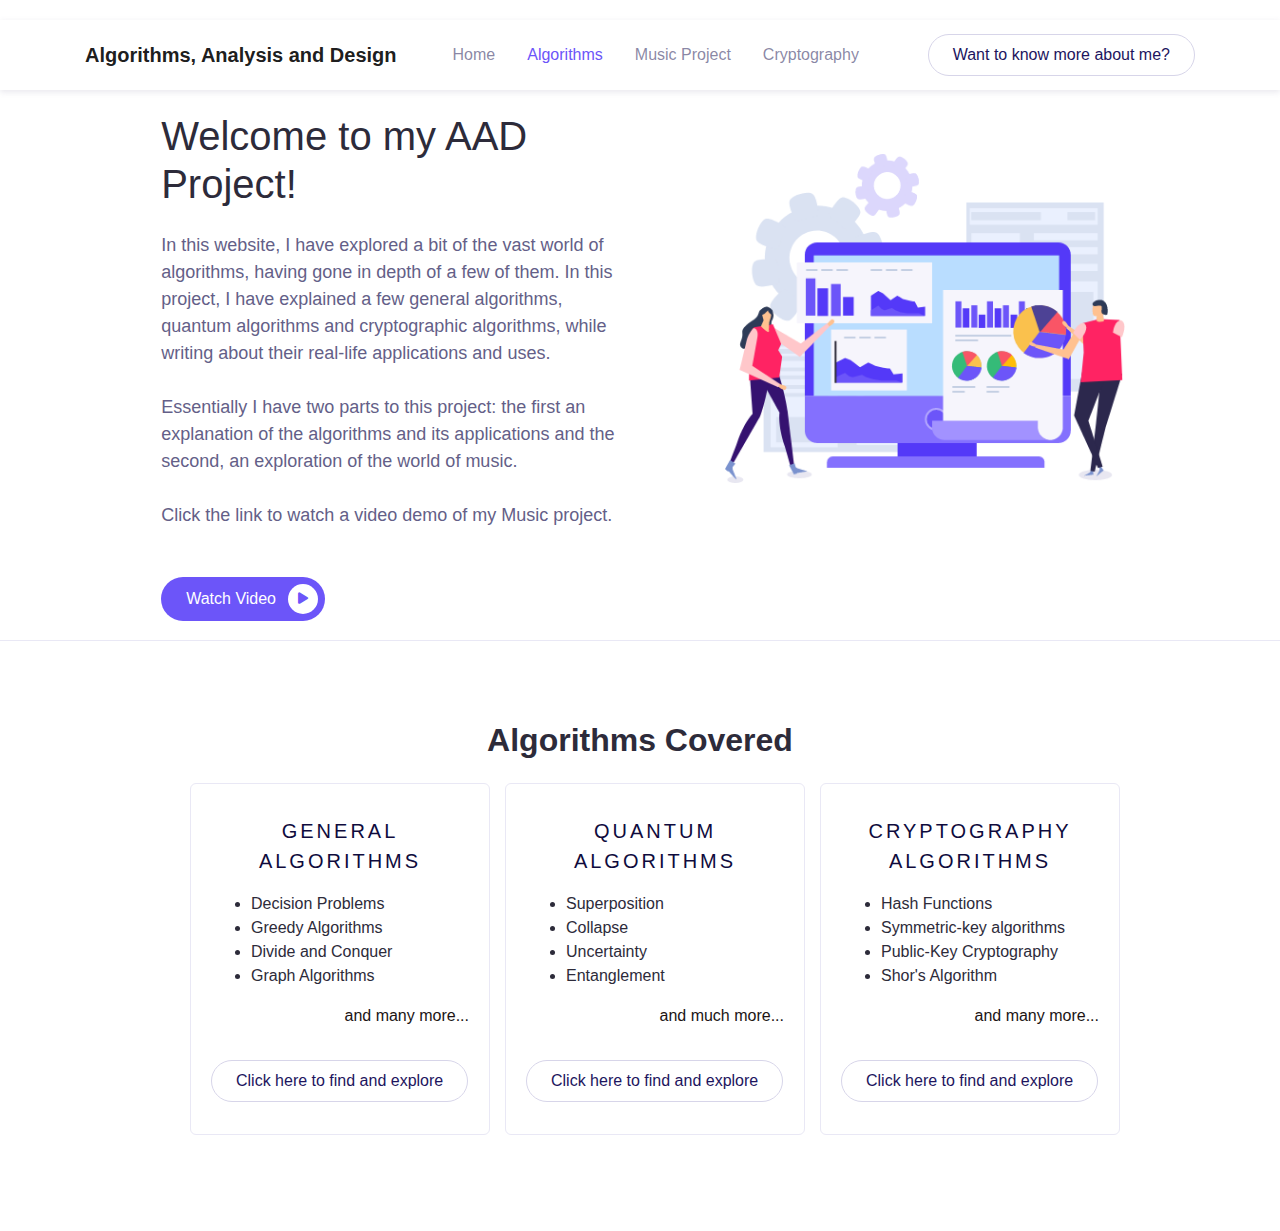
==== html/Algorithms.html @ 763628c3 "Doing music" ====
<!DOCTYPE html>
<html lang="en">
<head>
  <meta charset="UTF-8">
  <meta name="viewport" content="width=device-width, initial-scale=1.0">

  <meta http-equiv="X-UA-Compatible" content="IE=edge">

  <title>Algorithms, Analysis and Design</title>

  <link rel="stylesheet" href="../assets/vendor/animate/animate.css">

  <link rel="stylesheet" href="../assets/css/bootstrap.css">

  <link rel="stylesheet" href="../assets/css/maicons.css">

  <link rel="stylesheet" href="../assets/vendor/owl-carousel/css/owl.carousel.css">

  <link rel="stylesheet" href="../assets/css/theme.css">

</head>
<body>

  <!-- Back to top button -->
  <div class="back-to-top"></div>

  <header>
    <nav class="navbar navbar-expand-lg navbar-light navbar-float">
      <div class="container">
        <a href="index.html" class="navbar-brand">Algorithms, Analysis and Design</a>

        <button class="navbar-toggler" data-toggle="collapse" data-target="#navbarContent" aria-controls="navbarContent" aria-expanded="false" aria-label="Toggle navigation">
          <span class="navbar-toggler-icon"></span>
        </button>

        <div class="navbar-collapse collapse" id="navbarContent">
          <ul class="navbar-nav ml-lg-4 pt-3 pt-lg-0">
            <li class="nav-item">
              <a href="index.html" class="nav-link">Home</a>
            </li>
            <li class="nav-item active">
              <a href="Algorithms.html" class="nav-link">Algorithms</a>
            </li>
            <li class="nav-item">
              <a href="Music.html" class="nav-link">Music Project</a>
            </li>
            <li class="nav-item">
              <a href="Crypto.html" class="nav-link">Cryptography</a>
            </li>
          </ul>

          <div class="ml-auto">
            <a href="https://srijan-chak012.github.io/Website/" class="btn btn-outline rounded-pill">Want to know more about me?</a>
          </div>
        </div>
      </div>
    </nav>

    <div class="page-banner home-banner">
      <div class="container h-150">
        <div class="row align-items-center h-150">
          <div class="col-lg-6 py-3 wow fadeInUp">
            <br><br><br><br>
            <h1 class="mb-4">Welcome to my AAD Project!</h1>
            <p class="text-lg mb-5">In this website, I have explored a bit of the vast world of algorithms, having gone in depth of a few of them. In this project, I have explained a few general algorithms, quantum algorithms and cryptographic algorithms, while writing about their real-life 
              applications and uses. <br><br>Essentially I have two parts to this project: the first an explanation of the algorithms and its applications and the second, an exploration of the world of music.<br><br>
              Click the link to watch a video demo of my Music project.
            </p>
            <a href="#" class="btn btn-primary btn-split">Watch Video <div class="fab"><span class="mai-play"></span></div></a>
          </div>
          <div class="col-lg-6 py-3 wow zoomIn">
            <div class="img-place">
              <img src="../assets/img/bg_image_1.png" alt="">
            </div>
          </div>
        </div>
      </div>
    </div>
  </header>

  <main>
    <br> 
    
  
    <div class="page-section border-top">
      <div class="container">
        <div class="text-center wow fadeInUp">
          <h2 class="title-section">Algorithms Covered</h2>
        </div>
  
        <div class="row justify-content-center">
          <div class="col-12 col-lg-auto py-3 wow fadeInLeft">
            <div class="card-pricing">
              <div class="header">
                <div class="price-title">General Algorithms</div>
              </div>
              <div class="body py-3">
                <div class="price-info">
                  <ul style="list-style-type:disc; justify-items: left;">
                    <li>Decision Problems</li>
                    <li>Greedy Algorithms</li>
                    <li>Divide and Conquer</li>
                    <li>Graph Algorithms</li>
                  </ul>
                  <p style="text-align: right; font-size:medium;">and many more...</p>
                </div>
              </div>
              <div class="footer">
                <a href="Algorithms.html" class="btn btn-outline rounded-pill">Click here to find and explore</a>
              </div>
            </div>
          </div>
          
          <div class="row justify-content-center">
            <div class="col-12 col-lg-auto py-3 wow fadeInLeft">
              <div class="card-pricing">
                <div class="header">
                  <div class="price-title">Quantum Algorithms</div>
                </div>
                <div class="body py-3">
                  <div class="price-info">
                    <ul style="list-style-type:disc; justify-items: left;">
                      <li>Superposition</li>
                      <li>Collapse</li>
                      <li>Uncertainty</li>
                      <li>Entanglement</li>
                    </ul>
                    <p style="text-align: right; font-size:medium;">and much more...</p>
                  </div>
                </div>
                <div class="footer">
                  <a href="Algorithms.html" class="btn btn-outline rounded-pill">Click here to find and explore</a>
                </div>
              </div>
            </div>

            <div class="row justify-content-center">
              <div class="col-12 col-lg-auto py-3 wow fadeInLeft">
                <div class="card-pricing">
                  <div class="header">
                    <div class="price-title">Cryptography Algorithms</div>
                  </div>
                  <div class="body py-3">
                    <div class="price-info">
                      <ul style="list-style-type:disc; justify-items: left;">
                        <li>Hash Functions</li>
                        <li>Symmetric-key algorithms</li>
                        <li>Public-Key Cryptography</li>
                        <li>Shor's Algorithm</li>
                      </ul>
                      <p style="text-align: right; font-size:medium;">and many more...</p>
                    </div>
                  </div>
                  <div class="footer">
                    <a href="Crypto.html" class="btn btn-outline rounded-pill">Click here to find and explore</a>
                  </div>
                </div>
              </div>
        </div>
      </div> <!-- .container -->
    </div> <!-- .page-section -->    
  </main>

  <script src="../assets/js/jquery-3.5.1.min.js"></script>

  <script src="../assets/js/bootstrap.bundle.min.js"></script>

  <script src="../assets/vendor/wow/wow.min.js"></script>

  <script src="../assets/vendor/owl-carousel/js/owl.carousel.min.js"></script>

  <script src="../assets/vendor/waypoints/jquery.waypoints.min.js"></script>

  <script src="../assets/vendor/animateNumber/jquery.animateNumber.min.js"></script>

  <script src="../assets/js/google-maps.js"></script>

  <script src="../assets/js/theme.js"></script>


</body>
</html>
---- assets/css/maicons.css ----
@font-face {
  font-family: 'maicons';
  src:  url('../fonts/maicons.eot?c9nlkl');
  src:  url('../fonts/maicons.eot?c9nlkl#iefix') format('embedded-opentype'),
    url('../fonts/maicons.ttf?c9nlkl') format('truetype'),
    url('../fonts/maicons.woff?c9nlkl') format('woff'),
    url('../fonts/maicons.svg?c9nlkl#maicons') format('svg');
  font-weight: normal;
  font-style: normal;
  font-display: block;
}

[class^="mai-"], [class*=" mai-"] {
  /* use !important to prevent issues with browser extensions that change fonts */
  font-family: 'maicons' !important;
  speak: none;
  font-style: normal;
  font-weight: normal;
  font-variant: normal;
  text-transform: none;
  line-height: 1;

  /* Better Font Rendering =========== */
  -webkit-font-smoothing: antialiased;
  -moz-osx-font-smoothing: grayscale;
}

.mai-add:before {
  content: "\e900";
}
.mai-add-circle:before {
  content: "\e901";
}
.mai-add-circle-outline:before {
  content: "\e902";
}
.mai-airplane:before {
  content: "\e903";
}
.mai-airplane-outline:before {
  content: "\e904";
}
.mai-alarm:before {
  content: "\e905";
}
.mai-alarm-outline:before {
  content: "\e906";
}
.mai-albums:before {
  content: "\e907";
}
.mai-albums-outline:before {
  content: "\e908";
}
.mai-alert:before {
  content: "\e909";
}
.mai-alert-circle:before {
  content: "\e90a";
}
.mai-alert-circle-outline:before {
  content: "\e90b";
}
.mai-analytics:before {
  content: "\e90c";
}
.mai-analytics-outline:before {
  content: "\e90d";
}
.mai-aperture:before {
  content: "\e90e";
}
.mai-aperture-outline:before {
  content: "\e90f";
}
.mai-apps:before {
  content: "\e910";
}
.mai-apps-outline:before {
  content: "\e911";
}
.mai-archive:before {
  content: "\e912";
}
.mai-archive-outline:before {
  content: "\e913";
}
.mai-arrow-back:before {
  content: "\e914";
}
.mai-arrow-back-circle:before {
  content: "\e915";
}
.mai-arrow-back-circle-outline:before {
  content: "\e916";
}
.mai-arrow-down:before {
  content: "\e917";
}
.mai-arrow-down-circle:before {
  content: "\e918";
}
.mai-arrow-down-circle-outline:before {
  content: "\e919";
}
.mai-arrow-forward:before {
  content: "\e91a";
}
.mai-arrow-forward-circle:before {
  content: "\e91b";
}
.mai-arrow-forward-circle-outline:before {
  content: "\e91c";
}
.mai-arrow-redo:before {
  content: "\e91d";
}
.mai-arrow-redo-circle:before {
  content: "\e91e";
}
.mai-arrow-redo-circle-outline:before {
  content: "\e91f";
}
.mai-arrow-redo-outline:before {
  content: "\e920";
}
.mai-arrow-undo:before {
  content: "\e921";
}
.mai-arrow-undo-circle:before {
  content: "\e922";
}
.mai-arrow-undo-circle-outline:before {
  content: "\e923";
}
.mai-arrow-undo-outline:before {
  content: "\e924";
}
.mai-arrow-up:before {
  content: "\e925";
}
.mai-arrow-up-circle:before {
  content: "\e926";
}
.mai-arrow-up-circle-outline:before {
  content: "\e927";
}
.mai-at:before {
  content: "\e928";
}
.mai-at-circle:before {
  content: "\e929";
}
.mai-at-circle-outline:before {
  content: "\e92a";
}
.mai-attach:before {
  content: "\e92b";
}
.mai-attach-outline:before {
  content: "\e92c";
}
.mai-backspace:before {
  content: "\e92d";
}
.mai-backspace-outline:before {
  content: "\e92e";
}
.mai-bandage:before {
  content: "\e92f";
}
.mai-bandage-outline:before {
  content: "\e930";
}
.mai-bar-chart:before {
  content: "\e932";
}
.mai-bar-chart-outline:before {
  content: "\e933";
}
.mai-barbell:before {
  content: "\e931";
}
.mai-barcode:before {
  content: "\e934";
}
.mai-barcode-outline:before {
  content: "\e935";
}
.mai-baseball:before {
  content: "\e936";
}
.mai-baseball-outline:before {
  content: "\e937";
}
.mai-basket:before {
  content: "\e938";
}
.mai-basket-outline:before {
  content: "\e93b";
}
.mai-basketball:before {
  content: "\e939";
}
.mai-basketball-outline:before {
  content: "\e93a";
}
.mai-battery-charging:before {
  content: "\e93c";
}
.mai-battery-dead:before {
  content: "\e93d";
}
.mai-battery-full:before {
  content: "\e93e";
}
.mai-battery-half:before {
  content: "\e93f";
}
.mai-beaker:before {
  content: "\e940";
}
.mai-beaker-outline:before {
  content: "\e941";
}
.mai-bed:before {
  content: "\e942";
}
.mai-bed-outline:before {
  content: "\e943";
}
.mai-beer:before {
  content: "\e944";
}
.mai-beer-outline:before {
  content: "\e945";
}
.mai-bicycle:before {
  content: "\e946";
}
.mai-bluetooth:before {
  content: "\e947";
}
.mai-boat:before {
  content: "\e948";
}
.mai-boat-outline:before {
  content: "\e949";
}
.mai-body:before {
  content: "\e94a";
}
.mai-body-outline:before {
  content: "\e94b";
}
.mai-bonfire:before {
  content: "\e94c";
}
.mai-bonfire-outline:before {
  content: "\e94d";
}
.mai-book:before {
  content: "\e94e";
}
.mai-book-outline:before {
  content: "\e953";
}
.mai-bookmark:before {
  content: "\e94f";
}
.mai-bookmark-outline:before {
  content: "\e950";
}
.mai-bookmarks:before {
  content: "\e951";
}
.mai-bookmarks-outline:before {
  content: "\e952";
}
.mai-briefcase:before {
  content: "\e954";
}
.mai-briefcase-outline:before {
  content: "\e955";
}
.mai-browsers:before {
  content: "\e956";
}
.mai-browsers-outline:before {
  content: "\e957";
}
.mai-brush:before {
  content: "\e958";
}
.mai-brush-outline:before {
  content: "\e959";
}
.mai-bug:before {
  content: "\e95a";
}
.mai-bug-outline:before {
  content: "\e95b";
}
.mai-build:before {
  content: "\e95c";
}
.mai-build-outline:before {
  content: "\e95d";
}
.mai-bulb:before {
  content: "\e95e";
}
.mai-bulb-outline:before {
  content: "\e95f";
}
.mai-bus:before {
  content: "\e960";
}
.mai-bus-outline:before {
  content: "\e963";
}
.mai-business:before {
  content: "\e961";
}
.mai-business-outline:before {
  content: "\e962";
}
.mai-cafe:before {
  content: "\e964";
}
.mai-cafe-outline:before {
  content: "\e965";
}
.mai-calculator:before {
  content: "\e966";
}
.mai-calculator-outline:before {
  content: "\e967";
}
.mai-calendar:before {
  content: "\e968";
}
.mai-calendar-outline:before {
  content: "\e969";
}
.mai-call:before {
  content: "\e96a";
}
.mai-call-outline:before {
  content: "\e96b";
}
.mai-camera:before {
  content: "\e96c";
}
.mai-camera-outline:before {
  content: "\e96d";
}
.mai-camera-reverse:before {
  content: "\e96e";
}
.mai-camera-reverse-outline:before {
  content: "\e96f";
}
.mai-car:before {
  content: "\e970";
}
.mai-car-outline:before {
  content: "\e97f";
}
.mai-car-sport:before {
  content: "\e980";
}
.mai-car-sport-outline:before {
  content: "\e981";
}
.mai-card:before {
  content: "\e971";
}
.mai-card-outline:before {
  content: "\e972";
}
.mai-caret-back:before {
  content: "\e973";
}
.mai-caret-back-circle:before {
  content: "\e974";
}
.mai-caret-back-circle-outline:before {
  content: "\e975";
}
.mai-caret-down:before {
  content: "\e976";
}
.mai-caret-down-circle:before {
  content: "\e977";
}
.mai-caret-down-circle-outline:before {
  content: "\e978";
}
.mai-caret-forward:before {
  content: "\e979";
}
.mai-caret-forward-circle:before {
  content: "\e97a";
}
.mai-caret-forward-circle-outline:before {
  content: "\e97b";
}
.mai-caret-up:before {
  content: "\e97c";
}
.mai-caret-up-circle:before {
  content: "\e97d";
}
.mai-caret-up-circle-outline:before {
  content: "\e97e";
}
.mai-cart:before {
  content: "\e982";
}
.mai-cart-outline:before {
  content: "\e983";
}
.mai-cash:before {
  content: "\e984";
}
.mai-cash-outline:before {
  content: "\e985";
}
.mai-chatbox:before {
  content: "\e986";
}
.mai-chatbox-ellipses:before {
  content: "\e987";
}
.mai-chatbox-ellipses-outline:before {
  content: "\e988";
}
.mai-chatbox-outline:before {
  content: "\e989";
}
.mai-chatbubble:before {
  content: "\e98a";
}
.mai-chatbubble-ellipses:before {
  content: "\e98b";
}
.mai-chatbubble-ellipses-outline:before {
  content: "\e98c";
}
.mai-chatbubble-outline:before {
  content: "\e98d";
}
.mai-chatbubbles:before {
  content: "\e98e";
}
.mai-chatbubbles-outline:before {
  content: "\e98f";
}
.mai-checkbox:before {
  content: "\e990";
}
.mai-checkbox-outline:before {
  content: "\e991";
}
.mai-checkmark:before {
  content: "\e992";
}
.mai-checkmark-circle:before {
  content: "\e993";
}
.mai-checkmark-circle-outline:before {
  content: "\e994";
}
.mai-checkmark-done:before {
  content: "\e995";
}
.mai-checkmark-done-circle:before {
  content: "\e996";
}
.mai-checkmark-done-circle-outline:before {
  content: "\e997";
}
.mai-chevron-back:before {
  content: "\e998";
}
.mai-chevron-back-circle:before {
  content: "\e999";
}
.mai-chevron-back-circle-outline:before {
  content: "\e99a";
}
.mai-chevron-down:before {
  content: "\e99b";
}
.mai-chevron-down-circle:before {
  content: "\e99c";
}
.mai-chevron-down-circle-outline:before {
  content: "\e99d";
}
.mai-chevron-forward:before {
  content: "\e99e";
}
.mai-chevron-forward-circle:before {
  content: "\e99f";
}
.mai-chevron-forward-circle-outline:before {
  content: "\e9a0";
}
.mai-chevron-up:before {
  content: "\e9a1";
}
.mai-chevron-up-circle:before {
  content: "\e9a2";
}
.mai-chevron-up-circle-outline:before {
  content: "\e9a3";
}
.mai-clipboard:before {
  content: "\e9a4";
}
.mai-clipboard-outline:before {
  content: "\e9a5";
}
.mai-close:before {
  content: "\e9a6";
}
.mai-close-circle:before {
  content: "\e9a7";
}
.mai-close-circle-outline:before {
  content: "\e9a8";
}
.mai-cloud:before {
  content: "\e9a9";
}
.mai-cloud-circle:before {
  content: "\e9aa";
}
.mai-cloud-circle-outline:before {
  content: "\e9ab";
}
.mai-cloud-done:before {
  content: "\e9ac";
}
.mai-cloud-done-outline:before {
  content: "\e9ad";
}
.mai-cloud-download:before {
  content: "\e9ae";
}
.mai-cloud-download-outline:before {
  content: "\e9af";
}
.mai-cloud-offline:before {
  content: "\e9b0";
}
.mai-cloud-offline-outline:before {
  content: "\e9b1";
}
.mai-cloud-outline:before {
  content: "\e9b2";
}
.mai-cloud-upload:before {
  content: "\e9b3";
}
.mai-cloud-upload-outline:before {
  content: "\e9b4";
}
.mai-cloudy:before {
  content: "\e9b5";
}
.mai-cloudy-night:before {
  content: "\e9b6";
}
.mai-cloudy-night-outline:before {
  content: "\e9b7";
}
.mai-cloudy-outline:before {
  content: "\e9b8";
}
.mai-code:before {
  content: "\e9b9";
}
.mai-code-download:before {
  content: "\e9ba";
}
.mai-code-slash:before {
  content: "\e9bb";
}
.mai-code-working:before {
  content: "\e9bc";
}
.mai-cog:before {
  content: "\e9bd";
}
.mai-color-fill:before {
  content: "\e9be";
}
.mai-color-fill-outline:before {
  content: "\e9bf";
}
.mai-color-filter:before {
  content: "\e9c0";
}
.mai-color-filter-outline:before {
  content: "\e9c1";
}
.mai-color-palette:before {
  content: "\e9c2";
}
.mai-color-palette-outline:before {
  content: "\e9c3";
}
.mai-color-wand:before {
  content: "\e9c4";
}
.mai-color-wand-outline:before {
  content: "\e9c5";
}
.mai-compass:before {
  content: "\e9c6";
}
.mai-compass-outline:before {
  content: "\e9c7";
}
.mai-construct:before {
  content: "\e9c8";
}
.mai-construct-outline:before {
  content: "\e9c9";
}
.mai-contract:before {
  content: "\e9ca";
}
.mai-contrast:before {
  content: "\e9cb";
}
.mai-copy:before {
  content: "\e9cc";
}
.mai-copy-outline:before {
  content: "\e9cd";
}
.mai-create:before {
  content: "\e9ce";
}
.mai-create-outline:before {
  content: "\e9cf";
}
.mai-crop:before {
  content: "\e9d0";
}
.mai-cube:before {
  content: "\e9d1";
}
.mai-cube-outline:before {
  content: "\e9d2";
}
.mai-cut:before {
  content: "\e9d3";
}
.mai-desktop:before {
  content: "\e9d4";
}
.mai-desktop-outline:before {
  content: "\e9d5";
}
.mai-disc:before {
  content: "\e9d6";
}
.mai-disc-outline:before {
  content: "\e9d7";
}
.mai-document:before {
  content: "\e9d8";
}
.mai-document-outline:before {
  content: "\e9d9";
}
.mai-document-text:before {
  content: "\e9dc";
}
.mai-document-text-outline:before {
  content: "\e9dd";
}
.mai-documents:before {
  content: "\e9da";
}
.mai-documents-outline:before {
  content: "\e9db";
}
.mai-download:before {
  content: "\e9de";
}
.mai-download-outline:before {
  content: "\e9df";
}
.mai-duplicate:before {
  content: "\e9e0";
}
.mai-duplicate-outline:before {
  content: "\e9e1";
}
.mai-ear:before {
  content: "\e9e2";
}
.mai-ear-outline:before {
  content: "\e9e3";
}
.mai-earth:before {
  content: "\e9e4";
}
.mai-earth-outline:before {
  content: "\e9e5";
}
.mai-easel:before {
  content: "\e9e6";
}
.mai-easel-outline:before {
  content: "\e9e7";
}
.mai-egg:before {
  content: "\e9e8";
}
.mai-egg-outline:before {
  content: "\e9e9";
}
.mai-ellipse:before {
  content: "\e9ea";
}
.mai-ellipse-outline:before {
  content: "\e9eb";
}
.mai-ellipsis-horizontal:before {
  content: "\e9ec";
}
.mai-ellipsis-horizontal-circle:before {
  content: "\e9ed";
}
.mai-ellipsis-vertical:before {
  content: "\e9ee";
}
.mai-ellipsis-vertical-circle:before {
  content: "\e9ef";
}
.mai-enter:before {
  content: "\e9f0";
}
.mai-enter-outline:before {
  content: "\e9f1";
}
.mai-exit:before {
  content: "\e9f2";
}
.mai-exit-outline:before {
  content: "\e9f3";
}
.mai-expand:before {
  content: "\e9f4";
}
.mai-eye:before {
  content: "\e9f5";
}
.mai-eye-off:before {
  content: "\e9f8";
}
.mai-eye-off-outline:before {
  content: "\e9f9";
}
.mai-eye-outline:before {
  content: "\e9fa";
}
.mai-eyedrop:before {
  content: "\e9f6";
}
.mai-eyedrop-outline:before {
  content: "\e9f7";
}
.mai-fast-food:before {
  content: "\e9fb";
}
.mai-fast-food-outline:before {
  content: "\e9fc";
}
.mai-female:before {
  content: "\e9fd";
}
.mai-file-tray:before {
  content: "\e9fe";
}
.mai-file-tray-full:before {
  content: "\e9ff";
}
.mai-file-tray-full-outline:before {
  content: "\ea00";
}
.mai-file-tray-outline:before {
  content: "\ea01";
}
.mai-film:before {
  content: "\ea02";
}
.mai-film-outline:before {
  content: "\ea03";
}
.mai-filter:before {
  content: "\ea04";
}
.mai-finger-print:before {
  content: "\ea05";
}
.mai-fitness:before {
  content: "\ea06";
}
.mai-fitness-outline:before {
  content: "\ea07";
}
.mai-flag:before {
  content: "\ea08";
}
.mai-flag-outline:before {
  content: "\ea09";
}
.mai-flame:before {
  content: "\ea0a";
}
.mai-flame-outline:before {
  content: "\ea0b";
}
.mai-flash:before {
  content: "\ea0c";
}
.mai-flash-off:before {
  content: "\ea0f";
}
.mai-flash-off-outline:before {
  content: "\ea10";
}
.mai-flash-outline:before {
  content: "\ea11";
}
.mai-flashlight:before {
  content: "\ea0d";
}
.mai-flashlight-outline:before {
  content: "\ea0e";
}
.mai-flask:before {
  content: "\ea12";
}
.mai-flask-outline:before {
  content: "\ea13";
}
.mai-flower:before {
  content: "\ea14";
}
.mai-flower-outline:before {
  content: "\ea15";
}
.mai-folder:before {
  content: "\ea16";
}
.mai-folder-open:before {
  content: "\ea17";
}
.mai-folder-open-outline:before {
  content: "\ea18";
}
.mai-folder-outline:before {
  content: "\ea19";
}
.mai-football:before {
  content: "\ea1a";
}
.mai-football-outline:before {
  content: "\ea1b";
}
.mai-funnel:before {
  content: "\ea1c";
}
.mai-funnel-outline:before {
  content: "\ea1d";
}
.mai-game-controller:before {
  content: "\ea1e";
}
.mai-game-controller-outline:before {
  content: "\ea1f";
}
.mai-gift:before {
  content: "\ea20";
}
.mai-gift-outline:before {
  content: "\ea21";
}
.mai-git-branch:before {
  content: "\ea22";
}
.mai-git-commit:before {
  content: "\ea23";
}
.mai-git-compare:before {
  content: "\ea24";
}
.mai-git-merge:before {
  content: "\ea25";
}
.mai-git-network:before {
  content: "\ea26";
}
.mai-git-pull-request:before {
  content: "\ea27";
}
.mai-glasses:before {
  content: "\ea28";
}
.mai-glasses-outline:before {
  content: "\ea29";
}
.mai-globe:before {
  content: "\ea2a";
}
.mai-globe-outline:before {
  content: "\ea2b";
}
.mai-golf:before {
  content: "\ea2c";
}
.mai-golf-outline:before {
  content: "\ea2d";
}
.mai-grid:before {
  content: "\ea2e";
}
.mai-grid-outline:before {
  content: "\ea2f";
}
.mai-hammer:before {
  content: "\ea30";
}
.mai-hammer-outline:before {
  content: "\ea31";
}
.mai-hand-left:before {
  content: "\ea32";
}
.mai-hand-left-outline:before {
  content: "\ea33";
}
.mai-hand-right:before {
  content: "\ea34";
}
.mai-hand-right-outline:before {
  content: "\ea35";
}
.mai-happy:before {
  content: "\ea36";
}
.mai-happy-outline:before {
  content: "\ea37";
}
.mai-hardware-chip:before {
  content: "\ea38";
}
.mai-hardware-chip-outline:before {
  content: "\ea39";
}
.mai-headset:before {
  content: "\ea3a";
}
.mai-headset-outline:before {
  content: "\ea3b";
}
.mai-heart:before {
  content: "\ea3c";
}
.mai-heart-circle:before {
  content: "\ea3d";
}
.mai-heart-circle-outline:before {
  content: "\ea3e";
}
.mai-heart-dislike:before {
  content: "\ea3f";
}
.mai-heart-dislike-circle:before {
  content: "\ea40";
}
.mai-heart-dislike-circle-outline:before {
  content: "\ea41";
}
.mai-heart-dislike-outline:before {
  content: "\ea42";
}
.mai-heart-half:before {
  content: "\ea43";
}
.mai-heart-half-outline:before {
  content: "\ea44";
}
.mai-heart-outline:before {
  content: "\ea45";
}
.mai-help:before {
  content: "\ea46";
}
.mai-help-buoy:before {
  content: "\ea47";
}
.mai-help-buoy-outline:before {
  content: "\ea48";
}
.mai-help-circle:before {
  content: "\ea49";
}
.mai-help-circle-outline:before {
  content: "\ea4a";
}
.mai-home:before {
  content: "\ea4b";
}
.mai-home-outline:before {
  content: "\ea4c";
}
.mai-hourglass:before {
  content: "\ea4d";
}
.mai-hourglass-outline:before {
  content: "\ea4e";
}
.mai-ice-cream:before {
  content: "\ea4f";
}
.mai-ice-cream-outline:before {
  content: "\ea50";
}
.mai-image:before {
  content: "\ea51";
}
.mai-image-outline:before {
  content: "\ea52";
}
.mai-images:before {
  content: "\ea53";
}
.mai-images-outline:before {
  content: "\ea54";
}
.mai-infinite:before {
  content: "\ea55";
}
.mai-information:before {
  content: "\ea56";
}
.mai-information-circle:before {
  content: "\ea57";
}
.mai-information-circle-outline:before {
  content: "\ea58";
}
.mai-journal:before {
  content: "\ea59";
}
.mai-journal-outline:before {
  content: "\ea5a";
}
.mai-key:before {
  content: "\ea5b";
}
.mai-key-outline:before {
  content: "\ea5c";
}
.mai-keypad:before {
  content: "\ea5d";
}
.mai-keypad-outline:before {
  content: "\ea5e";
}
.mai-language:before {
  content: "\ea5f";
}
.mai-laptop:before {
  content: "\ea60";
}
.mai-laptop-outline:before {
  content: "\ea61";
}
.mai-layers:before {
  content: "\ea62";
}
.mai-layers-outline:before {
  content: "\ea63";
}
.mai-leaf:before {
  content: "\ea64";
}
.mai-leaf-outline:before {
  content: "\ea65";
}
.mai-library:before {
  content: "\ea66";
}
.mai-library-outline:before {
  content: "\ea67";
}
.mai-link:before {
  content: "\ea68";
}
.mai-list:before {
  content: "\ea69";
}
.mai-list-circle:before {
  content: "\ea6a";
}
.mai-list-circle-outline:before {
  content: "\ea6b";
}
.mai-locate:before {
  content: "\ea6c";
}
.mai-location:before {
  content: "\ea6d";
}
.mai-location-outline:before {
  content: "\ea6e";
}
.mai-lock-closed:before {
  content: "\ea6f";
}
.mai-lock-closed-outline:before {
  content: "\ea70";
}
.mai-lock-open:before {
  content: "\ea71";
}
.mai-lock-open-outline:before {
  content: "\ea72";
}
.mai-log-in:before {
  content: "\ea73";
}
.mai-log-in-outline:before {
  content: "\ea74";
}
.mai-log-out:before {
  content: "\ea75";
}
.mai-log-out-outline:before {
  content: "\ea76";
}
.mai-logo-500px:before {
  content: "\ea8e";
}
.mai-logo-accessible-icon:before {
  content: "\eaef";
}
.mai-logo-accusoft:before {
  content: "\eba2";
}
.mai-logo-algolia:before {
  content: "\eba3";
}
.mai-logo-alipay:before {
  content: "\eba4";
}
.mai-logo-amazon:before {
  content: "\eba5";
}
.mai-logo-amplify:before {
  content: "\eba6";
}
.mai-logo-android:before {
  content: "\eba7";
}
.mai-logo-angular:before {
  content: "\eba8";
}
.mai-logo-apple:before {
  content: "\eba9";
}
.mai-logo-apple-appstore:before {
  content: "\ebaa";
}
.mai-logo-aws:before {
  content: "\ebab";
}
.mai-logo-behance:before {
  content: "\ebac";
}
.mai-logo-bitbucket:before {
  content: "\ebad";
}
.mai-logo-bitcoin:before {
  content: "\ebae";
}
.mai-logo-blackberry:before {
  content: "\ebaf";
}
.mai-logo-blogger:before {
  content: "\ebb0";
}
.mai-logo-buffer:before {
  content: "\ebb1";
}
.mai-logo-buysellads:before {
  content: "\ebb2";
}
.mai-logo-capacitor:before {
  content: "\ebb3";
}
.mai-logo-cc-amazon-pay:before {
  content: "\ebb4";
}
.mai-logo-cc-amex:before {
  content: "\ebb5";
}
.mai-logo-cc-apple-pay:before {
  content: "\ebb6";
}
.mai-logo-cc-diners-club:before {
  content: "\ebb7";
}
.mai-logo-cc-discover:before {
  content: "\ebb8";
}
.mai-logo-cc-jcb:before {
  content: "\ebb9";
}
.mai-logo-cc-mastercard:before {
  content: "\ebba";
}
.mai-logo-cc-paypal:before {
  content: "\ebbb";
}
.mai-logo-cc-stripe:before {
  content: "\ebbc";
}
.mai-logo-cc-visa:before {
  content: "\ebbd";
}
.mai-logo-chrome:before {
  content: "\ebbe";
}
.mai-logo-closed-captioning:before {
  content: "\ebbf";
}
.mai-logo-codepen:before {
  content: "\ebc0";
}
.mai-logo-cpanel:before {
  content: "\ebc1";
}
.mai-logo-creative-commons:before {
  content: "\ebc2";
}
.mai-logo-css3:before {
  content: "\ebc3";
}
.mai-logo-cuttlefish:before {
  content: "\ebc4";
}
.mai-logo-d-and-d:before {
  content: "\ebc5";
}
.mai-logo-dashcube:before {
  content: "\ebc6";
}
.mai-logo-designernews:before {
  content: "\ebc7";
}
.mai-logo-deviantart:before {
  content: "\ebc8";
}
.mai-logo-digg:before {
  content: "\ebc9";
}
.mai-logo-digital-ocean:before {
  content: "\ebca";
}
.mai-logo-discord:before {
  content: "\ebcb";
}
.mai-logo-discourse:before {
  content: "\ebcc";
}
.mai-logo-dochub:before {
  content: "\ebcd";
}
.mai-logo-docker:before {
  content: "\ebce";
}
.mai-logo-dribbble:before {
  content: "\ebcf";
}
.mai-logo-dropbox:before {
  content: "\ebd0";
}
.mai-logo-drupal:before {
  content: "\ebd1";
}
.mai-logo-dyalog:before {
  content: "\ebd2";
}
.mai-logo-earlybirds:before {
  content: "\ebd3";
}
.mai-logo-ebay:before {
  content: "\ebd4";
}
.mai-logo-edge:before {
  content: "\ebd5";
}
.mai-logo-electron:before {
  content: "\ebd6";
}
.mai-logo-elementor:before {
  content: "\ebd7";
}
.mai-logo-ello:before {
  content: "\ebd8";
}
.mai-logo-ember:before {
  content: "\ebd9";
}
.mai-logo-empire:before {
  content: "\ebda";
}
.mai-logo-envira:before {
  content: "\ebdb";
}
.mai-logo-erlang:before {
  content: "\ebdc";
}
.mai-logo-etsy:before {
  content: "\ebdd";
}
.mai-logo-euro:before {
  content: "\ebde";
}
.mai-logo-expeditedssl:before {
  content: "\ebdf";
}
.mai-logo-facebook:before {
  content: "\ebe0";
}
.mai-logo-facebook-f:before {
  content: "\ebe1";
}
.mai-logo-facebook-messenger:before {
  content: "\ebe2";
}
.mai-logo-firebase:before {
  content: "\ebe3";
}
.mai-logo-firefox:before {
  content: "\ebe4";
}
.mai-logo-flickr:before {
  content: "\ebe5";
}
.mai-logo-flipboard:before {
  content: "\ebe6";
}
.mai-logo-fly:before {
  content: "\ebe7";
}
.mai-logo-foursquare:before {
  content: "\ebe8";
}
.mai-logo-freebsd:before {
  content: "\ebe9";
}
.mai-logo-gg:before {
  content: "\ebea";
}
.mai-logo-git:before {
  content: "\ebeb";
}
.mai-logo-github:before {
  content: "\ebec";
}
.mai-logo-github-alt:before {
  content: "\ebed";
}
.mai-logo-gitlab:before {
  content: "\ebee";
}
.mai-logo-gitter:before {
  content: "\ebef";
}
.mai-logo-glide:before {
  content: "\ebf0";
}
.mai-logo-glide-g:before {
  content: "\ebf1";
}
.mai-logo-google:before {
  content: "\ebf2";
}
.mai-logo-google-drive:before {
  content: "\ebf3";
}
.mai-logo-google-play:before {
  content: "\ebf4";
}
.mai-logo-google-playstore:before {
  content: "\ebf5";
}
.mai-logo-google-plus:before {
  content: "\ebf6";
}
.mai-logo-google-plus-g:before {
  content: "\ebf7";
}
.mai-logo-google-wallet:before {
  content: "\ebf8";
}
.mai-logo-grunt:before {
  content: "\ebf9";
}
.mai-logo-gulp:before {
  content: "\ebfa";
}
.mai-logo-hackernews:before {
  content: "\ebfb";
}
.mai-logo-hotjar:before {
  content: "\ebfc";
}
.mai-logo-html5:before {
  content: "\ebfd";
}
.mai-logo-hubspot:before {
  content: "\ebfe";
}
.mai-logo-imdb:before {
  content: "\ebff";
}
.mai-logo-instagram:before {
  content: "\ec00";
}
.mai-logo-internet-explorer:before {
  content: "\ec01";
}
.mai-logo-ionic:before {
  content: "\ec02";
}
.mai-logo-ionitron:before {
  content: "\ec03";
}
.mai-logo-itunes:before {
  content: "\ec04";
}
.mai-logo-java:before {
  content: "\ec05";
}
.mai-logo-javascript:before {
  content: "\ec06";
}
.mai-logo-joomla:before {
  content: "\ec07";
}
.mai-logo-jsfiddle:before {
  content: "\ec08";
}
.mai-logo-keycdn:before {
  content: "\ec09";
}
.mai-logo-laravel:before {
  content: "\ec0a";
}
.mai-logo-lastfm:before {
  content: "\ec0b";
}
.mai-logo-leanpub:before {
  content: "\ec0c";
}
.mai-logo-less:before {
  content: "\ec0d";
}
.mai-logo-line:before {
  content: "\ec0e";
}
.mai-logo-linkedin:before {
  content: "\ec0f";
}
.mai-logo-linux:before {
  content: "\ec10";
}
.mai-logo-magento:before {
  content: "\ec11";
}
.mai-logo-mailchimp:before {
  content: "\ec12";
}
.mai-logo-markdown:before {
  content: "\ec13";
}
.mai-logo-maxcdn:before {
  content: "\ec14";
}
.mai-logo-medium:before {
  content: "\ec15";
}
.mai-logo-medium-m:before {
  content: "\ec16";
}
.mai-logo-meetup:before {
  content: "\ec17";
}
.mai-logo-microsoft:before {
  content: "\ec18";
}
.mai-logo-mix:before {
  content: "\ec19";
}
.mai-logo-mixcloud:before {
  content: "\ec1a";
}
.mai-logo-nodejs:before {
  content: "\ec1b";
}
.mai-logo-npm:before {
  content: "\ec1c";
}
.mai-logo-octocat:before {
  content: "\ec1d";
}
.mai-logo-opencart:before {
  content: "\ec1e";
}
.mai-logo-openid:before {
  content: "\ec1f";
}
.mai-logo-opera:before {
  content: "\ec20";
}
.mai-logo-patreon:before {
  content: "\ec21";
}
.mai-logo-paypal:before {
  content: "\ec22";
}
.mai-logo-php:before {
  content: "\ec23";
}
.mai-logo-pinterest:before {
  content: "\ec24";
}
.mai-logo-pinterest-p:before {
  content: "\ec25";
}
.mai-logo-playstation:before {
  content: "\ec26";
}
.mai-logo-product-hunt:before {
  content: "\ec27";
}
.mai-logo-pwa:before {
  content: "\ec28";
}
.mai-logo-python:before {
  content: "\ec29";
}
.mai-logo-qq:before {
  content: "\ec2a";
}
.mai-logo-quora:before {
  content: "\ec2b";
}
.mai-logo-react:before {
  content: "\ec2c";
}
.mai-logo-readme:before {
  content: "\ec2d";
}
.mai-logo-reddit:before {
  content: "\ec2e";
}
.mai-logo-researchgate:before {
  content: "\ec2f";
}
.mai-logo-rocketchat:before {
  content: "\ec30";
}
.mai-logo-rss:before {
  content: "\ec31";
}
.mai-logo-safari:before {
  content: "\ec32";
}
.mai-logo-sass:before {
  content: "\ec33";
}
.mai-logo-scribd:before {
  content: "\ec34";
}
.mai-logo-searchengin:before {
  content: "\ec35";
}
.mai-logo-sellcast:before {
  content: "\ec36";
}
.mai-logo-sellsy:before {
  content: "\ec37";
}
.mai-logo-skype:before {
  content: "\ec38";
}
.mai-logo-slack:before {
  content: "\ec39";
}
.mai-logo-slideshare:before {
  content: "\ec3a";
}
.mai-logo-snapchat:before {
  content: "\ec3b";
}
.mai-logo-soundcloud:before {
  content: "\ec3c";
}
.mai-logo-spotify:before {
  content: "\ec3d";
}
.mai-logo-squarespace:before {
  content: "\ec3e";
}
.mai-logo-stack-exchange:before {
  content: "\ec3f";
}
.mai-logo-stackoverflow:before {
  content: "\ec40";
}
.mai-logo-staylinked:before {
  content: "\ec41";
}
.mai-logo-steam:before {
  content: "\ec42";
}
.mai-logo-stencil:before {
  content: "\ec43";
}
.mai-logo-stripe:before {
  content: "\ec44";
}
.mai-logo-stripe-s:before {
  content: "\ec45";
}
.mai-logo-teamspeak:before {
  content: "\ec46";
}
.mai-logo-telegram:before {
  content: "\ec47";
}
.mai-logo-trello:before {
  content: "\ec48";
}
.mai-logo-tripadvisor:before {
  content: "\ec49";
}
.mai-logo-tumblr:before {
  content: "\ec4a";
}
.mai-logo-tux:before {
  content: "\ec4b";
}
.mai-logo-twitch:before {
  content: "\ec4c";
}
.mai-logo-twitter:before {
  content: "\ec4d";
}
.mai-logo-uber:before {
  content: "\ec4e";
}
.mai-logo-uikit:before {
  content: "\ec4f";
}
.mai-logo-usd:before {
  content: "\ec50";
}
.mai-logo-viacoin:before {
  content: "\ec51";
}
.mai-logo-viadeo:before {
  content: "\ec52";
}
.mai-logo-viber:before {
  content: "\ec53";
}
.mai-logo-vimeo:before {
  content: "\ec54";
}
.mai-logo-vk:before {
  content: "\ec55";
}
.mai-logo-vue:before {
  content: "\ec56";
}
.mai-logo-web-component:before {
  content: "\ec57";
}
.mai-logo-weebly:before {
  content: "\ec58";
}
.mai-logo-weibo:before {
  content: "\ec59";
}
.mai-logo-whatsapp:before {
  content: "\ec5a";
}
.mai-logo-whmcs:before {
  content: "\ec5b";
}
.mai-logo-wikipedia-w:before {
  content: "\ec5c";
}
.mai-logo-windows:before {
  content: "\ec5d";
}
.mai-logo-wix:before {
  content: "\ec5e";
}
.mai-logo-wordpress:before {
  content: "\ec5f";
}
.mai-logo-xbox:before {
  content: "\ec60";
}
.mai-logo-xing:before {
  content: "\ec61";
}
.mai-logo-yahoo:before {
  content: "\ec62";
}
.mai-logo-yen:before {
  content: "\ec63";
}
.mai-logo-youtube:before {
  content: "\ec64";
}
.mai-magnet:before {
  content: "\ea77";
}
.mai-magnet-outline:before {
  content: "\ea78";
}
.mai-mail:before {
  content: "\ea79";
}
.mai-mail-open:before {
  content: "\ea7a";
}
.mai-mail-open-outline:before {
  content: "\ea7b";
}
.mai-mail-outline:before {
  content: "\ea7c";
}
.mai-mail-unread:before {
  content: "\ea7d";
}
.mai-mail-unread-outline:before {
  content: "\ea7e";
}
.mai-male:before {
  content: "\ea7f";
}
.mai-male-female:before {
  content: "\ea80";
}
.mai-man:before {
  content: "\ea81";
}
.mai-man-outline:before {
  content: "\ea82";
}
.mai-map:before {
  content: "\ea83";
}
.mai-map-outline:before {
  content: "\ea84";
}
.mai-medal:before {
  content: "\ea85";
}
.mai-medal-outline:before {
  content: "\ea86";
}
.mai-medical:before {
  content: "\ea87";
}
.mai-medical-outline:before {
  content: "\ea88";
}
.mai-medkit:before {
  content: "\ea89";
}
.mai-medkit-outline:before {
  content: "\ea8a";
}
.mai-megaphone:before {
  content: "\ea8b";
}
.mai-megaphone-outline:before {
  content: "\ea8c";
}
.mai-menu:before {
  content: "\ea8d";
}
.mai-mic:before {
  content: "\ea8f";
}
.mai-mic-circle:before {
  content: "\ea90";
}
.mai-mic-circle-outline:before {
  content: "\ea91";
}
.mai-mic-off:before {
  content: "\ea92";
}
.mai-mic-off-circle:before {
  content: "\ea93";
}
.mai-mic-off-circle-outline:before {
  content: "\ea94";
}
.mai-mic-off-outline:before {
  content: "\ea95";
}
.mai-mic-outline:before {
  content: "\ea96";
}
.mai-moon:before {
  content: "\ea97";
}
.mai-moon-outline:before {
  content: "\ea98";
}
.mai-move:before {
  content: "\ea99";
}
.mai-musical-note:before {
  content: "\ea9a";
}
.mai-musical-note-outline:before {
  content: "\ea9b";
}
.mai-musical-notes:before {
  content: "\ea9c";
}
.mai-musical-notes-outline:before {
  content: "\ea9d";
}
.mai-navigate:before {
  content: "\ea9e";
}
.mai-navigate-circle:before {
  content: "\ea9f";
}
.mai-navigate-circle-outline:before {
  content: "\eaa0";
}
.mai-navigate-outline:before {
  content: "\eaa1";
}
.mai-newspaper:before {
  content: "\eaa2";
}
.mai-newspaper-outline:before {
  content: "\eaa3";
}
.mai-notifications:before {
  content: "\eaa4";
}
.mai-notifications-circle:before {
  content: "\eaa5";
}
.mai-notifications-circle-outline:before {
  content: "\eaa6";
}
.mai-notifications-off:before {
  content: "\eaa7";
}
.mai-notifications-off-circle:before {
  content: "\eaa8";
}
.mai-notifications-off-circle-outline:before {
  content: "\eaa9";
}
.mai-notifications-off-outline:before {
  content: "\eaaa";
}
.mai-notifications-outline:before {
  content: "\eaab";
}
.mai-nuclear:before {
  content: "\eaac";
}
.mai-nuclear-outline:before {
  content: "\eaad";
}
.mai-nutrition:before {
  content: "\eaae";
}
.mai-nutrition-outline:before {
  content: "\eaaf";
}
.mai-open:before {
  content: "\eab0";
}
.mai-open-outline:before {
  content: "\eab1";
}
.mai-options:before {
  content: "\eab2";
}
.mai-options-outline:before {
  content: "\eab3";
}
.mai-paper-plane:before {
  content: "\eab4";
}
.mai-paper-plane-outline:before {
  content: "\eab5";
}
.mai-partly-sunny:before {
  content: "\eab6";
}
.mai-partly-sunny-outline:before {
  content: "\eab7";
}
.mai-pause:before {
  content: "\eab8";
}
.mai-pause-circle:before {
  content: "\eab9";
}
.mai-pause-circle-outline:before {
  content: "\eaba";
}
.mai-paw:before {
  content: "\eabb";
}
.mai-paw-outline:before {
  content: "\eabc";
}
.mai-pencil:before {
  content: "\eabd";
}
.mai-people:before {
  content: "\eabe";
}
.mai-people-circle:before {
  content: "\eabf";
}
.mai-people-circle-outline:before {
  content: "\eac0";
}
.mai-people-outline:before {
  content: "\eac1";
}
.mai-person:before {
  content: "\eac2";
}
.mai-person-add:before {
  content: "\eac3";
}
.mai-person-add-outline:before {
  content: "\eac4";
}
.mai-person-circle:before {
  content: "\eac5";
}
.mai-person-circle-outline:before {
  content: "\eac6";
}
.mai-person-outline:before {
  content: "\eac7";
}
.mai-person-remove:before {
  content: "\eac8";
}
.mai-person-remove-outline:before {
  content: "\eac9";
}
.mai-phone-landscape:before {
  content: "\eaca";
}
.mai-phone-landscape-outline:before {
  content: "\eacb";
}
.mai-phone-portrait:before {
  content: "\eacc";
}
.mai-phone-portrait-outline:before {
  content: "\eacd";
}
.mai-pie-chart:before {
  content: "\eace";
}
.mai-pie-chart-outline:before {
  content: "\eacf";
}
.mai-pin:before {
  content: "\ead0";
}
.mai-pin-outline:before {
  content: "\ead1";
}
.mai-pint:before {
  content: "\ead2";
}
.mai-pint-outline:before {
  content: "\ead3";
}
.mai-pizza:before {
  content: "\ead4";
}
.mai-pizza-outline:before {
  content: "\ead5";
}
.mai-planet:before {
  content: "\ead6";
}
.mai-planet-outline:before {
  content: "\ead7";
}
.mai-play:before {
  content: "\ead8";
}
.mai-play-back:before {
  content: "\ead9";
}
.mai-play-back-circle:before {
  content: "\eada";
}
.mai-play-back-circle-outline:before {
  content: "\eadb";
}
.mai-play-back-outline:before {
  content: "\eadc";
}
.mai-play-circle:before {
  content: "\eadd";
}
.mai-play-circle-outline:before {
  content: "\eade";
}
.mai-play-forward:before {
  content: "\eadf";
}
.mai-play-forward-circle:before {
  content: "\eae0";
}
.mai-play-forward-circle-outline:before {
  content: "\eae1";
}
.mai-play-forward-outline:before {
  content: "\eae2";
}
.mai-play-outline:before {
  content: "\eae3";
}
.mai-play-skip-back:before {
  content: "\eae4";
}
.mai-play-skip-back-circle:before {
  content: "\eae5";
}
.mai-play-skip-back-circle-outline:before {
  content: "\eae6";
}
.mai-play-skip-back-outline:before {
  content: "\eae7";
}
.mai-play-skip-forward:before {
  content: "\eae8";
}
.mai-play-skip-forward-circle:before {
  content: "\eae9";
}
.mai-play-skip-forward-circle-outline:before {
  content: "\eaea";
}
.mai-play-skip-forward-outline:before {
  content: "\eaeb";
}
.mai-podium:before {
  content: "\eaec";
}
.mai-podium-outline:before {
  content: "\eaed";
}
.mai-power:before {
  content: "\eaee";
}
.mai-pricetag:before {
  content: "\eaf0";
}
.mai-pricetag-outline:before {
  content: "\eaf1";
}
.mai-pricetags:before {
  content: "\eaf2";
}
.mai-pricetags-outline:before {
  content: "\eaf3";
}
.mai-print:before {
  content: "\eaf4";
}
.mai-print-outline:before {
  content: "\eaf5";
}
.mai-pulse:before {
  content: "\eaf6";
}
.mai-pulse-outline:before {
  content: "\eaf7";
}
.mai-push:before {
  content: "\eaf8";
}
.mai-push-outline:before {
  content: "\eaf9";
}
.mai-qr-code:before {
  content: "\eafa";
}
.mai-qr-code-outline:before {
  content: "\eafb";
}
.mai-radio:before {
  content: "\eafc";
}
.mai-radio-button-off:before {
  content: "\eafd";
}
.mai-radio-button-on:before {
  content: "\eafe";
}
.mai-rainy:before {
  content: "\eaff";
}
.mai-rainy-outline:before {
  content: "\eb00";
}
.mai-reader:before {
  content: "\eb01";
}
.mai-reader-outline:before {
  content: "\eb02";
}
.mai-receipt:before {
  content: "\eb03";
}
.mai-receipt-outline:before {
  content: "\eb04";
}
.mai-recording:before {
  content: "\eb05";
}
.mai-recording-outline:before {
  content: "\eb06";
}
.mai-refresh:before {
  content: "\eb07";
}
.mai-refresh-circle:before {
  content: "\eb08";
}
.mai-refresh-circle-outline:before {
  content: "\eb09";
}
.mai-reload:before {
  content: "\eb0a";
}
.mai-reload-circle:before {
  content: "\eb0b";
}
.mai-reload-circle-outline:before {
  content: "\eb0c";
}
.mai-remove:before {
  content: "\eb0d";
}
.mai-remove-circle:before {
  content: "\eb0e";
}
.mai-remove-circle-outline:before {
  content: "\eb0f";
}
.mai-reorder-four:before {
  content: "\eb10";
}
.mai-reorder-three:before {
  content: "\eb11";
}
.mai-reorder-two:before {
  content: "\eb12";
}
.mai-repeat:before {
  content: "\eb13";
}
.mai-resize:before {
  content: "\eb14";
}
.mai-restaurant:before {
  content: "\eb15";
}
.mai-restaurant-outline:before {
  content: "\eb16";
}
.mai-return-down-back:before {
  content: "\eb17";
}
.mai-return-down-forward:before {
  content: "\eb18";
}
.mai-return-up-back:before {
  content: "\eb19";
}
.mai-return-up-forward:before {
  content: "\eb1a";
}
.mai-ribbon:before {
  content: "\eb1b";
}
.mai-ribbon-outline:before {
  content: "\eb1c";
}
.mai-rocket:before {
  content: "\eb1d";
}
.mai-rocket-outline:before {
  content: "\eb1e";
}
.mai-rose:before {
  content: "\eb1f";
}
.mai-rose-outline:before {
  content: "\eb20";
}
.mai-sad:before {
  content: "\eb21";
}
.mai-sad-outline:before {
  content: "\eb22";
}
.mai-save:before {
  content: "\eb23";
}
.mai-save-outline:before {
  content: "\eb24";
}
.mai-scan:before {
  content: "\eb25";
}
.mai-scan-circle:before {
  content: "\eb26";
}
.mai-scan-circle-outline:before {
  content: "\eb27";
}
.mai-school:before {
  content: "\eb28";
}
.mai-school-outline:before {
  content: "\eb29";
}
.mai-search:before {
  content: "\eb2a";
}
.mai-search-circle:before {
  content: "\eb2b";
}
.mai-search-circle-outline:before {
  content: "\eb2c";
}
.mai-send:before {
  content: "\eb2d";
}
.mai-send-outline:before {
  content: "\eb2e";
}
.mai-server:before {
  content: "\eb2f";
}
.mai-server-outline:before {
  content: "\eb30";
}
.mai-settings:before {
  content: "\eb31";
}
.mai-settings-outline:before {
  content: "\eb32";
}
.mai-shapes:before {
  content: "\eb33";
}
.mai-shapes-outline:before {
  content: "\eb34";
}
.mai-share:before {
  content: "\eb35";
}
.mai-share-outline:before {
  content: "\eb36";
}
.mai-share-social:before {
  content: "\eb37";
}
.mai-share-social-outline:before {
  content: "\eb38";
}
.mai-shield:before {
  content: "\eb39";
}
.mai-shield-checkmark:before {
  content: "\eb3a";
}
.mai-shield-checkmark-outline:before {
  content: "\eb3b";
}
.mai-shield-outline:before {
  content: "\eb3c";
}
.mai-shirt:before {
  content: "\eb3d";
}
.mai-shirt-outline:before {
  content: "\eb3e";
}
.mai-shuffle:before {
  content: "\eb3f";
}
.mai-skull:before {
  content: "\eb40";
}
.mai-skull-outline:before {
  content: "\eb41";
}
.mai-snow:before {
  content: "\eb42";
}
.mai-speedometer:before {
  content: "\eb43";
}
.mai-speedometer-outline:before {
  content: "\eb44";
}
.mai-square:before {
  content: "\eb45";
}
.mai-square-outline:before {
  content: "\eb46";
}
.mai-star:before {
  content: "\eb47";
}
.mai-star-half:before {
  content: "\eb48";
}
.mai-star-outline:before {
  content: "\eb49";
}
.mai-stats-chart:before {
  content: "\eb4a";
}
.mai-stats-chart-outline:before {
  content: "\eb4b";
}
.mai-stop:before {
  content: "\eb4c";
}
.mai-stop-circle:before {
  content: "\eb4d";
}
.mai-stop-circle-outline:before {
  content: "\eb4e";
}
.mai-stop-outline:before {
  content: "\eb4f";
}
.mai-stopwatch:before {
  content: "\eb50";
}
.mai-stopwatch-outline:before {
  content: "\eb51";
}
.mai-subway:before {
  content: "\eb52";
}
.mai-subway-outline:before {
  content: "\eb53";
}
.mai-sunny:before {
  content: "\eb54";
}
.mai-sunny-outline:before {
  content: "\eb55";
}
.mai-swap-horizontal:before {
  content: "\eb56";
}
.mai-swap-vertical:before {
  content: "\eb57";
}
.mai-sync:before {
  content: "\eb58";
}
.mai-sync-circle:before {
  content: "\eb59";
}
.mai-sync-circle-outline:before {
  content: "\eb5a";
}
.mai-tablet-landscape:before {
  content: "\eb5b";
}
.mai-tablet-landscape-outline:before {
  content: "\eb5c";
}
.mai-tablet-portrait:before {
  content: "\eb5d";
}
.mai-tablet-portrait-outline:before {
  content: "\eb5e";
}
.mai-tennisball:before {
  content: "\eb5f";
}
.mai-tennisball-outline:before {
  content: "\eb60";
}
.mai-terminal:before {
  content: "\eb61";
}
.mai-terminal-outline:before {
  content: "\eb62";
}
.mai-text:before {
  content: "\eb63";
}
.mai-thermometer:before {
  content: "\eb64";
}
.mai-thermometer-outline:before {
  content: "\eb65";
}
.mai-thumbs-down:before {
  content: "\eb66";
}
.mai-thumbs-down-outline:before {
  content: "\eb67";
}
.mai-thumbs-up:before {
  content: "\eb68";
}
.mai-thumbs-up-outline:before {
  content: "\eb69";
}
.mai-thunderstorm:before {
  content: "\eb6a";
}
.mai-thunderstorm-outline:before {
  content: "\eb6b";
}
.mai-time:before {
  content: "\eb6c";
}
.mai-time-outline:before {
  content: "\eb6d";
}
.mai-timer:before {
  content: "\eb6e";
}
.mai-timer-outline:before {
  content: "\eb6f";
}
.mai-today:before {
  content: "\eb70";
}
.mai-today-outline:before {
  content: "\eb71";
}
.mai-toggle:before {
  content: "\eb72";
}
.mai-toggle-outline:before {
  content: "\eb73";
}
.mai-trail-sign:before {
  content: "\eb74";
}
.mai-trail-sign-outline:before {
  content: "\eb75";
}
.mai-train:before {
  content: "\eb76";
}
.mai-train-outline:before {
  content: "\eb77";
}
.mai-transgender:before {
  content: "\eb78";
}
.mai-trash:before {
  content: "\eb79";
}
.mai-trash-bin:before {
  content: "\eb7a";
}
.mai-trash-bin-outline:before {
  content: "\eb7b";
}
.mai-trash-outline:before {
  content: "\eb7c";
}
.mai-trending-down:before {
  content: "\eb7d";
}
.mai-trending-up:before {
  content: "\eb7e";
}
.mai-triangle:before {
  content: "\eb7f";
}
.mai-triangle-outline:before {
  content: "\eb80";
}
.mai-trophy:before {
  content: "\eb81";
}
.mai-trophy-outline:before {
  content: "\eb82";
}
.mai-tv:before {
  content: "\eb83";
}
.mai-tv-outline:before {
  content: "\eb84";
}
.mai-umbrella:before {
  content: "\eb85";
}
.mai-umbrella-outline:before {
  content: "\eb86";
}
.mai-videocam:before {
  content: "\eb87";
}
.mai-videocam-outline:before {
  content: "\eb88";
}
.mai-volume-high:before {
  content: "\eb89";
}
.mai-volume-high-outline:before {
  content: "\eb8a";
}
.mai-volume-low:before {
  content: "\eb8b";
}
.mai-volume-low-outline:before {
  content: "\eb8c";
}
.mai-volume-medium:before {
  content: "\eb8d";
}
.mai-volume-medium-outline:before {
  content: "\eb8e";
}
.mai-volume-mute:before {
  content: "\eb8f";
}
.mai-volume-mute-outline:before {
  content: "\eb90";
}
.mai-volume-off:before {
  content: "\eb91";
}
.mai-volume-off-outline:before {
  content: "\eb92";
}
.mai-walk:before {
  content: "\eb93";
}
.mai-walk-outline:before {
  content: "\eb94";
}
.mai-wallet:before {
  content: "\eb95";
}
.mai-wallet-outline:before {
  content: "\eb96";
}
.mai-warning:before {
  content: "\eb97";
}
.mai-warning-outline:before {
  content: "\eb98";
}
.mai-watch:before {
  content: "\eb99";
}
.mai-watch-outline:before {
  content: "\eb9a";
}
.mai-water:before {
  content: "\eb9b";
}
.mai-water-outline:before {
  content: "\eb9c";
}
.mai-wifi:before {
  content: "\eb9d";
}
.mai-wine:before {
  content: "\eb9e";
}
.mai-wine-outline:before {
  content: "\eb9f";
}
.mai-woman:before {
  content: "\eba0";
}
.mai-woman-outline:before {
  content: "\eba1";
}
---- assets/css/theme.css ----
/*
  Template Name: One-health
  Template URI: https://macodeid.com/projects/one-health
  Copyright: MACode ID, https://macodeid.com/
  License: Creative Commons 4.0
  License URI: https://creativecommons.org/licenses/by/4.0/
  Version: 1.0
 */

:root {
  --primary: #6C55F9;
  --accent: #FF3D85;
  --secondary: #645F88;
  --success: #35bb78;
  --info: #05B4E1;
  --warning: #FAC14D;
  --danger: #FF4943;
  --grey: #B4B2C5;
  --dark: #2D2B3A;
  --light: #F6F5FC;
}

@import url("https://fonts.googleapis.com/css2?family=Work+Sans:wght@300;400;500;600;700&display=swap");

body {
  font-family: "Work Sans", sans-serif;
  line-height: 1.5;
  color: #2D2B3A;
}

a {
  color: #6C55F9;
  text-decoration: none;
  background-color: transparent;
}

a:hover {
  color: #5641df;
  text-decoration: underline;
}


.text-xs {
  font-size: 12px !important;
}

.text-sm {
  font-size: 14px !important;
}

.text-md {
  font-size: 1rem !important;
}

.text-lg {
  font-size: 18px !important;
}

.text-xl {
  font-size: 20px !important;
}

/* Color systems */
.bg-primary {
  background-color: #6C55F9 !important;
}

a.bg-primary:hover, a.bg-primary:focus {
  background-color: #5d47eb !important;
}

.bg-accent {
  background-color: #FF3D85 !important;
}

a.bg-accent:hover, a.bg-accent:focus {
  background-color: #e93577 !important;
}

.bg-secondary {
  background-color: #645F88 !important;
}

a.bg-secondary:hover, a.bg-secondary:focus {
  background-color: #59547c !important;
}

.bg-success {
  background-color: #35bb78 !important;
}

a.bg-success:hover, a.bg-success:focus {
  background-color: #28a868 !important;
}

.bg-info {
  background-color: #05B4E1 !important;
}

a.bg-info:hover, a.bg-info:focus {
  background-color: #07a2c8 !important;
}

.bg-warning {
  background-color: #FAC14D !important;
}

a.bg-warning:hover, a.bg-warning:focus {
  background-color: #ebb039 !important;
}

.bg-danger {
  background-color: #FF4943 !important;
}

a.bg-danger:hover, a.bg-danger:focus {
  background-color: #e73832 !important;
}

.bg-grey {
  background-color: #8e8aad !important;
}

a.bg-grey:hover, a.bg-grey:focus {
  background-color: #7d7a99 !important;
}

.bg-light {
  background-color: #F6F5FC !important;
}

a.bg-light:hover, a.bg-light:focus {
  background-color: #EDECF5 !important;
}

.bg-dark {
  background-color: #2D2B3A !important;
}

a.bg-dark:hover, a.bg-dark:focus {
  background-color: #1d1b25 !important;
}

.text-primary {
  color: #6C55F9 !important;
}

a.text-primary:hover, a.text-primary:focus {
  color: #5d47eb !important;
}

.text-accent {
  color: #FF3D85 !important;
}

a.text-accent:hover, a.text-accent:focus {
  color: #e93577 !important;
}

.text-secondary {
  color: #645F88 !important;
}

a.text-secondary:hover, a.text-secondary:focus {
  color: #59547c !important;
}

.text-success {
  color: #35bb78 !important;
}

a.text-success:hover, a.text-success:focus {
  color: #28a868 !important;
}

.text-info {
  color: #05B4E1 !important;
}

a.text-info:hover, a.text-info:focus {
  color: #07a2c8 !important;
}

.text-warning {
  color: #FAC14D !important;
}

a.text-warning:hover, a.text-warning:focus {
  color: #ebb039 !important;
}

.text-danger {
  color: #FF4943 !important;
}

a.text-danger:hover, a.text-danger:focus {
  color: #e73832 !important;
}

.text-grey {
  color: #8e8aad !important;
}

a.text-grey:hover, a.text-grey:focus {
  color: #7d7a99 !important;
}

.text-light {
  color: #F6F5FC !important;
}

a.text-light:hover, a.text-light:focus {
  color: #EDECF5 !important;
}

.text-dark {
  color: #2D2B3A !important;
}

a.text-dark:hover, a.text-dark:focus {
  color: #1d1b25 !important;
}

.text-body {
  color: #3f3d4d !important;
}


.border {
  border-color: #e9e8f5 !important;
}

.border-top {
  border-top-color: #e9e8f5 !important;
}

.border-right {
  border-right-color: #e9e8f5 !important;
}

.border-bottom {
  border-bottom-color: #e9e8f5 !important;
}

.border-left {
  border-left-color: #e9e8f5 !important;
}

.border-primary {
  border-color: #6C55F9 !important;
}

.border-accent {
  border-color: #FF3D85 !important;
}

.border-secondary {
  border-color: #645F88 !important;
}

.border-success {
  border-color: #35bb78 !important;
}

.border-info {
  border-color: #05B4E1 !important;
}

.border-warning {
  border-color: #FAC14D !important;
}

.border-danger {
  border-color: #FF4943 !important;
}

.border-grey {
  border-color: #B4B2C5 !important;
}

.border-light {
  border-color: #F6F5FC !important;
}

.border-dark {
  border-color: #2D2B3A !important;
}

/* Social Color */
.bg-facebook,
.bg-hover-facebook:hover,
.bg-focus-facebook:focus {
  background-color: #3B5999 !important;
}

.bg-twitter,
.bg-hover-twitter:hover,
.bg-focus-twitter:focus {
  background-color: #1DA1F2 !important;
}

.bg-google-plus,
.bg-hover-google-plus:hover,
.bg-focus-google-plus:focus {
  background-color: #DB4437 !important;
}

.bg-youtube,
.bg-hover-youtube:hover,
.bg-focus-youtube:focus {
  background-color: #CD201F !important;
}

.bg-dribbble,
.bg-hover-dribbble:hover,
.bg-focus-dribbble:focus {
  background-color: #EA4C89 !important;
}

.bg-pinterest,
.bg-hover-pinterest:hover,
.bg-focus-pinterest:focus {
  background-color: #BD081C !important;
}

.bg-slack,
.bg-hover-slack:hover,
.bg-focus-slack:focus {
  background-color: #3AAF85 !important;
}

.bg-linkedin,
.bg-hover-linkedin:hover,
.bg-focus-linkedin:focus {
  background-color: #0077B5 !important;
}

.fg-facebook,
.fg-hover-facebook:hover,
.fg-focus-facebook:focus {
  color: #3B5999 !important;
}

.fg-twitter,
.fg-hover-twitter:hover,
.fg-focus-twitter:focus {
  color: #1DA1F2 !important;
}

.fg-google-plus,
.fg-hover-google-plus:hover,
.fg-focus-google-plus:focus {
  color: #DB4437 !important;
}

.fg-youtube,
.fg-hover-youtube:hover,
.fg-focus-youtube:focus {
  color: #CD201F !important;
}

.fg-dribbble,
.fg-hover-dribbble:hover,
.fg-focus-dribbble:focus {
  color: #EA4C89 !important;
}

.fg-pinterest,
.fg-hover-pinterest:hover,
.fg-focus-pinterest:focus {
  color: #BD081C !important;
}

.fg-slack,
.fg-hover-slack:hover,
.fg-focus-slack:focus {
  color: #3AAF85 !important;
}

.fg-linkedin,
.fg-hover-linkedin:hover,
.fg-focus-linkedin:focus {
  color: #0077B5 !important;
}

.btn.social-facebook {
  background-color: #3B5999;
  color: #fff;
}

.btn.social-facebook:hover,
.btn.social-facebook:focus {
  background-color: #314e8f;
  color: #fff;
}

.btn.social-twitter {
  background-color: #1DA1F2;
  color: #fff;
}

.btn.social-twitter:hover,
.btn.social-twitter:focus {
  background-color: #0d92e4;
  color: #fff;
}

.btn.social-linkedin {
  background-color: #0077B5;
  color: #fff;
}

.btn.social-linkedin:hover,
.btn.social-linkedin:focus {
  background-color: #02659b;
  color: #fff;
}

.btn.google-plus {
  background-color: #DB4437;
  color: #fff;
}

.btn.google-plus:hover,
.btn.google-plus:focus {
  background-color: #ca3224;
  color: #fff;
}


/* Buttons */
.btn {
  transition: all .2s ease;
}

.btn:focus {
  box-shadow: none !important;
}

.btn-primary {
  color: #fff;
  background-color: #6C55F9;
  border-color: transparent;
}

.btn-primary.disabled, .btn-primary:disabled {
  color: #fff;
  background-color: #5d47eb;
  border-color: transparent;
}

.btn-primary:not(:disabled):not(.disabled):active, .btn-primary:not(:disabled):not(.disabled).active,
.show > .btn-primary.dropdown-toggle {
  color: #fff;
  background-color: #6C55F9;
  border-color: #5d47eb;
}

.btn-primary:not(:disabled):not(.disabled):active:focus, .btn-primary:not(:disabled):not(.disabled).active:focus,
.show > .btn-primary.dropdown-toggle:focus {
  box-shadow: none;
}

.btn-accent {
  color: #fff;
  background-color: #FF3D85;
  border-color: transparent;
}

.btn-accent.disabled, .btn-accent:disabled {
  color: #fff;
  background-color: #e93577;
  border-color: transparent;
}

.btn-accent:not(:disabled):not(.disabled):active, .btn-accent:not(:disabled):not(.disabled).active,
.show > .btn-accent.dropdown-toggle {
  color: #fff;
  background-color: #FF3D85;
  border-color: #e93577;
}

.btn-accent:not(:disabled):not(.disabled):active:focus, .btn-accent:not(:disabled):not(.disabled).active:focus,
.show > .btn-accent.dropdown-toggle:focus {
  box-shadow: none;
}

.btn-secondary {
  color: #fff;
  background-color: #645F88;
  border-color: transparent;
}

.btn-secondary.disabled, .btn-secondary:disabled {
  color: #fff;
  background-color: #59547c;
  border-color: transparent;
}

.btn-secondary:not(:disabled):not(.disabled):active, .btn-secondary:not(:disabled):not(.disabled).active,
.show > .btn-secondary.dropdown-toggle {
  color: #fff;
  background-color: #645F88;
  border-color: #59547c;
}

.btn-secondary:not(:disabled):not(.disabled):active:focus, .btn-secondary:not(:disabled):not(.disabled).active:focus,
.show > .btn-secondary.dropdown-toggle:focus {
  box-shadow: none;
}

.btn-success {
  color: #fff;
  background-color: #35bb78;
  border-color: transparent;
}

.btn-success.disabled, .btn-success:disabled {
  color: #fff;
  background-color: #28a868;
  border-color: transparent;
}

.btn-success:not(:disabled):not(.disabled):active, .btn-success:not(:disabled):not(.disabled).active,
.show > .btn-success.dropdown-toggle {
  color: #fff;
  background-color: #35bb78;
  border-color: #28a868;
}

.btn-success:not(:disabled):not(.disabled):active:focus, .btn-success:not(:disabled):not(.disabled).active:focus,
.show > .btn-success.dropdown-toggle:focus {
  box-shadow: none;
}

.btn-info {
  color: #fff;
  background-color: #05B4E1;
  border-color: transparent;
}

.btn-info.disabled, .btn-info:disabled {
  color: #fff;
  background-color: #07a2c8;
  border-color: transparent;
}

.btn-info:not(:disabled):not(.disabled):active, .btn-info:not(:disabled):not(.disabled).active,
.show > .btn-info.dropdown-toggle {
  color: #fff;
  background-color: #05B4E1;
  border-color: #07a2c8;
}

.btn-info:not(:disabled):not(.disabled):active:focus, .btn-info:not(:disabled):not(.disabled).active:focus,
.show > .btn-info.dropdown-toggle:focus {
  box-shadow: none;
}

.btn-warning {
  color: #343531;
  background-color: #FAC14D;
  border-color: transparent;
}

.btn-warning.disabled, .btn-warning:disabled {
  color: #343531;
  background-color: #ebb039;
  border-color: transparent;
}

.btn-warning:not(:disabled):not(.disabled):active, .btn-warning:not(:disabled):not(.disabled).active,
.show > .btn-warning.dropdown-toggle {
  color: #343531;
  background-color: #FAC14D;
  border-color: #ebb039;
}

.btn-warning:not(:disabled):not(.disabled):active:focus, .btn-warning:not(:disabled):not(.disabled).active:focus,
.show > .btn-warning.dropdown-toggle:focus {
  box-shadow: none;
}

.btn-danger {
  color: #fff;
  background-color: #FF4943;
  border-color: transparent;
}

.btn-danger.disabled, .btn-danger:disabled {
  color: #fff;
  background-color: #e73832;
  border-color: transparent;
}

.btn-danger:not(:disabled):not(.disabled):active, .btn-danger:not(:disabled):not(.disabled).active,
.show > .btn-danger.dropdown-toggle {
  color: #fff;
  background-color: #FF4943;
  border-color: #e73832;
}

.btn-danger:not(:disabled):not(.disabled):active:focus, .btn-danger:not(:disabled):not(.disabled).active:focus,
.show > .btn-danger.dropdown-toggle:focus {
  box-shadow: none;
}

.btn-light {
  color: #8e8aad;
  background-color: #F5F9F6;
  border-color: transparent;
}

.btn-light:hover {
  color: #8e8aad;
  background-color: #F6F5FC;
  border-color: transparent;
}

.btn-light:focus, .btn-light.focus {
  color: #8e8aad;
  background-color: #d5dfdc;
  border-color: transparent;
  box-shadow: none;
}

.btn-light.disabled, .btn-light:disabled {
  color: #8e8aad;
  background-color: #d0ddd9;
  border-color: transparent;
}

.btn-light:not(:disabled):not(.disabled):active, .btn-light:not(:disabled):not(.disabled).active,
.show > .btn-light.dropdown-toggle {
  color: #8e8aad;
  background-color: #F5F9F6;
  border-color: #d0ddd9;
}

.btn-light:not(:disabled):not(.disabled):active:focus, .btn-light:not(:disabled):not(.disabled).active:focus,
.show > .btn-light.dropdown-toggle:focus {
  box-shadow: none;
}

.btn-dark {
  color: #fff;
  background-color: #2D2B3A;
  border-color: transparent;
}

.btn-dark.disabled, .btn-dark:disabled {
  color: #fff;
  background-color: #1d1b25;
  border-color: transparent;
}

.btn-dark:not(:disabled):not(.disabled):active, .btn-dark:not(:disabled):not(.disabled).active,
.show > .btn-dark.dropdown-toggle {
  color: #fff;
  background-color: #2D2B3A;
  border-color: #1d1b25;
}

.btn-dark:not(:disabled):not(.disabled):active:focus, .btn-dark:not(:disabled):not(.disabled).active:focus,
.show > .btn-dark.dropdown-toggle:focus {
  box-shadow: none;
}

.btn-primary:hover,
.btn-accent:hover,
.btn-secondary:hover,
.btn-success:hover,
.btn-info:hover,
.btn-warning:hover,
.btn-danger:hover,
.btn-dark:hover {
  color: #fff;
  background-color: #645F88;
  border-color: transparent;
}

.btn-primary:focus, .btn-primary.focus,
.btn-accent:focus, .btn-accent.focus,
.btn-secondary:focus, .btn-secondary.focus,
.btn-success:focus, .btn-success.focus,
.btn-info:focus, .btn-info.focus,
.btn-warning:focus, .btn-warning.focus,
.btn-danger:focus, .btn-danger.focus,
.btn-dark:focus, .btn-dark.focus {
  color: #fff;
  background-color: #8e8aad;
  border-color: transparent;
  box-shadow: none;
}

.btn-outline {
  border-color: #D7D5E9;
  color: #1d155e;
}

.btn-outline:hover {
  background-color: #F6F5FC;
}

.btn-outline-primary {
  color: #6C55F9;
  border-color: #6C55F9;
}

.btn-outline-primary:hover {
  color: #fff;
  background-color: #6C55F9;
  border-color: #6C55F9;
}

.btn-outline-primary:focus, .btn-outline-primary.focus {
  box-shadow: none;
}

.btn-outline-primary.disabled, .btn-outline-primary:disabled {
  color: #6C55F9;
  background-color: transparent;
}

.btn-outline-primary:not(:disabled):not(.disabled):active, .btn-outline-primary:not(:disabled):not(.disabled).active,
.show > .btn-outline-primary.dropdown-toggle {
  color: #fff;
  background-color: #6C55F9;
  border-color: #6C55F9;
}

.btn-outline-primary:not(:disabled):not(.disabled):active:focus, .btn-outline-primary:not(:disabled):not(.disabled).active:focus,
.show > .btn-outline-primary.dropdown-toggle:focus {
  box-shadow: none;
}

.btn-outline-accent {
  color: #FF3D85;
  border-color: #FF3D85;
}

.btn-outline-accent:hover {
  color: #fff;
  background-color: #FF3D85;
  border-color: #FF3D85;
}

.btn-outline-accent:focus, .btn-outline-accent.focus {
  box-shadow: none;
}

.btn-outline-accent.disabled, .btn-outline-accent:disabled {
  color: #FF3D85;
  background-color: transparent;
}

.btn-outline-accent:not(:disabled):not(.disabled):active, .btn-outline-accent:not(:disabled):not(.disabled).active,
.show > .btn-outline-accent.dropdown-toggle {
  color: #fff;
  background-color: #FF3D85;
  border-color: #FF3D85;
}

.btn-outline-accent:not(:disabled):not(.disabled):active:focus, .btn-outline-accent:not(:disabled):not(.disabled).active:focus,
.show > .btn-outline-accent.dropdown-toggle:focus {
  box-shadow: none;
}

.btn-outline-secondary {
  color: #645F88;
  border-color: #645F88;
}

.btn-outline-secondary:hover {
  color: #fff;
  background-color: #645F88;
  border-color: #645F88;
}

.btn-outline-secondary:focus, .btn-outline-secondary.focus {
  box-shadow: none;
}

.btn-outline-secondary.disabled, .btn-outline-secondary:disabled {
  color: #645F88;
  background-color: transparent;
}

.btn-outline-secondary:not(:disabled):not(.disabled):active, .btn-outline-secondary:not(:disabled):not(.disabled).active,
.show > .btn-outline-secondary.dropdown-toggle {
  color: #fff;
  background-color: #645F88;
  border-color: #645F88;
}

.btn-outline-secondary:not(:disabled):not(.disabled):active:focus, .btn-outline-secondary:not(:disabled):not(.disabled).active:focus,
.show > .btn-outline-secondary.dropdown-toggle:focus {
  box-shadow: none;
}

.btn-outline-success {
  color: #35bb78;
  border-color: #35bb78;
}

.btn-outline-success:hover {
  color: #fff;
  background-color: #35bb78;
  border-color: #35bb78;
}

.btn-outline-success:focus, .btn-outline-success.focus {
  box-shadow: none;
}

.btn-outline-success.disabled, .btn-outline-success:disabled {
  color: #35bb78;
  background-color: transparent;
}

.btn-outline-success:not(:disabled):not(.disabled):active, .btn-outline-success:not(:disabled):not(.disabled).active,
.show > .btn-outline-success.dropdown-toggle {
  color: #fff;
  background-color: #35bb78;
  border-color: #35bb78;
}

.btn-outline-success:not(:disabled):not(.disabled):active:focus, .btn-outline-success:not(:disabled):not(.disabled).active:focus,
.show > .btn-outline-success.dropdown-toggle:focus {
  box-shadow: none;
}

.btn-outline-info {
  color: #05B4E1;
  border-color: #05B4E1;
}

.btn-outline-info:hover {
  color: #fff;
  background-color: #05B4E1;
  border-color: #05B4E1;
}

.btn-outline-info:focus, .btn-outline-info.focus {
  box-shadow: none;
}

.btn-outline-info.disabled, .btn-outline-info:disabled {
  color: #05B4E1;
  background-color: transparent;
}

.btn-outline-info:not(:disabled):not(.disabled):active, .btn-outline-info:not(:disabled):not(.disabled).active,
.show > .btn-outline-info.dropdown-toggle {
  color: #fff;
  background-color: #05B4E1;
  border-color: #05B4E1;
}

.btn-outline-info:not(:disabled):not(.disabled):active:focus, .btn-outline-info:not(:disabled):not(.disabled).active:focus,
.show > .btn-outline-info.dropdown-toggle:focus {
  box-shadow: none;
}

.btn-outline-warning {
  color: #FAC14D;
  border-color: #FAC14D;
}

.btn-outline-warning:hover {
  color: #212529;
  background-color: #FAC14D;
  border-color: #FAC14D;
}

.btn-outline-warning:focus, .btn-outline-warning.focus {
  box-shadow: none;
}

.btn-outline-warning.disabled, .btn-outline-warning:disabled {
  color: #FAC14D;
  background-color: transparent;
}

.btn-outline-warning:not(:disabled):not(.disabled):active, .btn-outline-warning:not(:disabled):not(.disabled).active,
.show > .btn-outline-warning.dropdown-toggle {
  color: #212529;
  background-color: #FAC14D;
  border-color: #FAC14D;
}

.btn-outline-warning:not(:disabled):not(.disabled):active:focus, .btn-outline-warning:not(:disabled):not(.disabled).active:focus,
.show > .btn-outline-warning.dropdown-toggle:focus {
  box-shadow: none;
}

.btn-outline-danger {
  color: #FF4943;
  border-color: #FF4943;
}

.btn-outline-danger:hover {
  color: #fff;
  background-color: #FF4943;
  border-color: #FF4943;
}

.btn-outline-danger:focus, .btn-outline-danger.focus {
  box-shadow: none;
}

.btn-outline-danger.disabled, .btn-outline-danger:disabled {
  color: #FF4943;
  background-color: transparent;
}

.btn-outline-danger:not(:disabled):not(.disabled):active, .btn-outline-danger:not(:disabled):not(.disabled).active,
.show > .btn-outline-danger.dropdown-toggle {
  color: #fff;
  background-color: #FF4943;
  border-color: #FF4943;
}

.btn-outline-danger:not(:disabled):not(.disabled):active:focus, .btn-outline-danger:not(:disabled):not(.disabled).active:focus,
.show > .btn-outline-danger.dropdown-toggle:focus {
  box-shadow: none;
}

.btn-outline-light {
  color: #F6F5FC;
  border-color: #F6F5FC;
}

.btn-outline-light:hover {
  color: #343531;
  background-color: #F6F5FC;
  border-color: #F6F5FC;
}

.btn-outline-light:focus, .btn-outline-light.focus {
  box-shadow: none;
}

.btn-outline-light.disabled, .btn-outline-light:disabled {
  color: #F6F5FC;
  background-color: transparent;
}

.btn-outline-light:not(:disabled):not(.disabled):active, .btn-outline-light:not(:disabled):not(.disabled).active,
.show > .btn-outline-light.dropdown-toggle {
  color: #343531;
  background-color: #F6F5FC;
  border-color: #F6F5FC;
}

.btn-outline-light:not(:disabled):not(.disabled):active:focus, .btn-outline-light:not(:disabled):not(.disabled).active:focus,
.show > .btn-outline-light.dropdown-toggle:focus {
  box-shadow: none;
}

.btn-outline-dark {
  color: #2D2B3A;
  border-color: #2D2B3A;
}

.btn-outline-dark:hover {
  color: #fff;
  background-color: #2D2B3A;
  border-color: #2D2B3A;
}

.btn-outline-dark:focus, .btn-outline-dark.focus {
  box-shadow: none;
}

.btn-outline-dark.disabled, .btn-outline-dark:disabled {
  color: #2D2B3A;
  background-color: transparent;
}

.btn-outline-dark:not(:disabled):not(.disabled):active, .btn-outline-dark:not(:disabled):not(.disabled).active,
.show > .btn-outline-dark.dropdown-toggle {
  color: #fff;
  background-color: #2D2B3A;
  border-color: #2D2B3A;
}

.btn-outline-dark:not(:disabled):not(.disabled):active:focus, .btn-outline-dark:not(:disabled):not(.disabled).active:focus,
.show > .btn-outline-dark.dropdown-toggle:focus {
  box-shadow: none;
}

.btn-link {
  font-weight: 400;
  color: #5d47eb;
  text-decoration: none;
}

.btn-link:hover {
  color: #5641df;
  text-decoration: underline;
}

.btn-link:focus, .btn-link.focus {
  text-decoration: underline;
}

.btn-link:disabled, .btn-link.disabled {
  color: #645F88;
  pointer-events: none;
}


.btn {
  padding: 8px 24px;
}

.breadcrumb {
  font-weight: 500;
  background-color: #f8f9fa;
}

.breadcrumb .breadcrumb-item.active {
  color: #8e8aad;
}

.breadcrumb .breadcrumb-item + .breadcrumb-item::before {
  color: #8e8aad;
}

.breadcrumb-dark .breadcrumb-item a {
  color: #6C55F9;
}

.breadcrumb-dark .breadcrumb-item a:hover {
  color: #6C55F9;
  text-decoration: none;
}

.breadcrumb-dark .breadcrumb-item + .breadcrumb-item::before {
  display: inline-block;
  padding-right: 0.5rem;
  color: rgba(255, 255, 255, 0.8);
  content: "/";
}

.breadcrumb-dark .breadcrumb-item.active {
  color: rgba(255, 255, 255, 0.8);
}


.navbar {
  min-height: 70px;
  z-index: 1000;
}

.navbar-float {
  position: absolute;
  top: 20px;
  left: 0;
  width: 100%;
  background-color: #fff;
  box-shadow: 0 2px 6px rgba(100, 95, 136, 0.15);
  z-index: 1070;
}

.navbar.sticky {
  z-index: 1080;
}

.navbar.sticky.fixed ~ * {
  margin-top: 70px;
}

.navbar.sticky.fixed {
  position: fixed;
  top: 0;
  left: 0;
  width: 100%;
  animation: navTransition .5s ease;
  box-shadow: 0 2px 6px rgba(100, 95, 136, 0.15);
  z-index: 1080;
}

@keyframes navTransition {
  from {
    top: -100%;
  }
  to {
    top: 0;
  }
}

.navbar-brand {
  font-weight: 600;
  padding-top: 10px;
  padding-bottom: 10px;
}

.navbar-nav {
  margin-top: 10px;
  border-top: 1px solid #e4e7ee;
  flex-shrink: 0;
}

.navbar-nav .nav-link {
  transition: all .2s ease;
}

.navbar-nav .btn {
  font-size: 14px;
}

.navbar-light .navbar-nav .nav-link {
  color: rgba(100, 95, 136, 0.75);
}

.navbar-light .navbar-nav .nav-link:hover, .navbar-light .navbar-nav .nav-link:focus {
  color: #645F88;
}

.navbar-light .navbar-nav .show > .nav-link,
.navbar-light .navbar-nav .active > .nav-link,
.navbar-light .navbar-nav .nav-link.show,
.navbar-light .navbar-nav .nav-link.active {
  font-weight: 500;
  color: #6C55F9;
}


@media (min-width: 576px) {
  .navbar-expand-sm .navbar-nav {
    margin-top: 0;
    border-top: none;
  }
  .navbar-expand-sm .navbar-nav .nav-link {
    padding-right: 16px;
    padding-left: 16px;
  }
  .navbar-expand-sm .navbar-nav {
    align-items: center;
  }
}

@media (min-width: 768px) {
  .navbar-expand-md .navbar-nav {
    margin-top: 0;
    border-top: none;
  }
  .navbar-expand-md .navbar-nav .nav-link {
    padding-right: 16px;
    padding-left: 16px;
  }
  .navbar-expand-md .navbar-nav {
    align-items: center;
  }
}

@media (min-width: 992px) {
  .navbar-expand-lg .navbar-nav {
    margin-top: 0;
    border-top: none;
  }
  .navbar-expand-lg .navbar-nav .nav-link {
    padding-right: 16px;
    padding-left: 16px;
  }
  .navbar-expand-lg .navbar-nav {
    align-items: center;
  }
}

@media (min-width: 1200px) {
  .navbar-expand-xl .navbar-nav {
    margin-top: 0;
    border-top: none;
  }
  .navbar-expand-xl .navbar-nav .nav-link {
    padding-right: 16px;
    padding-left: 16px;
  }
  .navbar-expand-xl .navbar-nav {
    align-items: center;
  }
}

.form-control {
  padding: 8px 15px;
  height: calc(1.5em + 1.375rem + 2px);
  border-color: #d6dbd9;
}

.custom-select {
  height: calc(1.5em + 1.375rem + 2px);
}

.page-link {
  margin-left: 5px;
  min-width: 40px;
  color: #B4B2C5;
  border: 1px solid #dee1e6;
  text-align: center;
  border-radius: 4px;
}

.page-link:hover {
  color: #645F88;
  background-color: #F6F5FC;
  border-color: #dee1e6;
}

.page-link:focus {
  box-shadow: none;
}

.page-item.active .page-link {
  z-index: 3;
  color: #fff;
  background-color: #6C55F9;
  border-color: #4330c2;
}

.page-item.disabled .page-link {
  color: #645F88;
  pointer-events: none;
  cursor: auto;
  background-color: #fff;
  border-color: #dee2e6;
}

.pagination-lg .page-link {
  padding: 0.75rem 1.5rem;
  font-size: 1.25rem;
  line-height: 1.5;
}

.pagination-lg .page-item:first-child .page-link {
  border-top-left-radius: 0.3rem;
  border-bottom-left-radius: 0.3rem;
}

.pagination-lg .page-item:last-child .page-link {
  border-top-right-radius: 0.3rem;
  border-bottom-right-radius: 0.3rem;
}

.pagination-sm .page-link {
  padding: 0.25rem 0.5rem;
  font-size: 0.875rem;
  line-height: 1.5;
}

.pagination-sm .page-item:first-child .page-link {
  border-top-left-radius: 0.2rem;
  border-bottom-left-radius: 0.2rem;
}

.pagination-sm .page-item:last-child .page-link {
  border-top-right-radius: 0.2rem;
  border-bottom-right-radius: 0.2rem;
}


.img-place {
  position: relative;
  display: block;
  margin: 0 auto;
  width: 100%;
  height: 100%;
  text-align: center;
  overflow: hidden;
}

.img-place img {
  width: auto;
  max-width: 100%;
  height: auto;
}

.bg-image {
  position: relative;
  background-position: center center;
  background-size: cover;
  background-repeat: no-repeat;
}

.bg-image > * {
  position: relative;
  z-index: 10;
}

.bg-image-parallax {
  background-attachment: fixed;
}

.bg-image-overlay-dark {
  position: relative;
}

.bg-image-overlay-dark::before {
  content: '';
  position: absolute;
  top: 0;
  left: 0;
  width: 100%;
  height: 100%;
  opacity: 0.6;
  background-color: #343531;
}

.bg-size-50 {
  background-size: 50% 50%;
}

.bg-size-75 {
  background-size: 75% 75%;
}

.bg-size-100 {
  background-size: 100% 100%;
}

.avatar {
  display: inline-flex;
  flex-direction: row;
  align-items: center;
}

.avatar-img {
  margin-right: 6px;
  width: 32px;
  height: 32px;
  border-radius: 50%;
  overflow: hidden;
}

.avatar-img img {
  width: 100%;
  height: 100%;
}

.back-to-top {
  position: fixed;
  bottom: 20px;
  right: 25px;
  width: 50px;
  height: 50px;
  border-radius: 50%;
  background: rgba(224, 223, 233, 0.7);
  visibility: hidden;
  cursor: pointer;
  transition: all .2s ease;
  z-index: 1100;
}

.back-to-top::after {
  content: "";
  position: absolute;
  top: 50%;
  left: 0;
  right: 0;
  margin: -4px auto;
  width: 12px;
  height: 12px;
  border-top: 2px solid #555;
  border-right: 2px solid #555;
  -webkit-transform: rotate(-45deg);
     -moz-transform: rotate(-45deg);
          transform: rotate(-45deg);
}

.back-to-top:hover {
  background: #6C55F9;
}

.back-to-top:hover::after {
  border-color: #fff;
}


.page-section {
  position: relative;
  padding-top: 80px;
  padding-bottom: 80px;
  background-color: #fff;
  overflow: hidden;
}

.page-section p {
  color: #201414;
}


.page-banner {
  position: relative;
  margin-top: 16px;
  margin-bottom: 16px;
  height: 320px;
  background-color: #F6F5FC;
  color: #645F88;
  border-radius: 30px;
}

.page-banner.home-banner {
  margin-top: 100px;
  height: auto;
  background-color: #fff;
  border-radius: 0;
}

.page-banner.home-banner h1 {
  color: #2D2B3A;
}

.page-banner.home-banner .img-place {
  max-width: 400px;
  margin: 0 auto;
}

.page-banner.home-banner .btn-scroll {
  position: absolute;
  bottom: -14px;
  left: 0;
  right: 0;
  margin: auto;
  width: 26px;
  height: 40px;
  line-height: 44px;
  background-color: #fff;
  color: #645F88;
  text-align: center;
  border-radius: 40px;
  box-shadow: 0 2px 6px rgba(100, 95, 136, 0.24);
  transition: all .2s ease;
}

.page-banner.home-banner .btn-scroll:hover {
  text-decoration: none;
  background-color: #6C55F9;
  color: #fff;
}

@media (min-width: 768px) {
  .page-banner.home-banner {
    height: 600px;
  }
}

@media (min-width: 992px) {
  .page-banner.home-banner {
    margin-top: 0;
  }
}

.page-hero.overlay-dark::before,
.page-banner.overlay-dark::before {
  content: "";
  position: absolute;
  top: 0;
  left: 0;
  width: 100%;
  height: 100%;
  background: rgba(52, 53, 49, 0.7);
  z-index: 1;
}

.page-banner .breadcrumb-item,
.page-banner .breadcrumb-item a {
  font-size: 14px;
}

.home-banner .row > *:first-child {
  padding-left: 8%;
}

.subhead {
  display: block;
  text-transform: uppercase;
  letter-spacing: 3px;
  color: #898798;
  font-weight: 500;
  margin-bottom: 8px;
}

.title-section {
  max-width: 450px;
  color: #2D2B3A;
  font-weight: 600;
}

.title-section .marked {
  position: relative;
  color: #6C55F9;
}

.title-section .marked::before {
  content: '';
  position: absolute;
  bottom: 4px;
  left: 0;
  width: 100%;
  height: 8px;
  background-color: #d3ccff;
  z-index: -1;
}

.text-center .title-section {
  margin-left: auto;
  margin-right: auto;
}

.divider {
  display: block;
  margin-top: 16px;
  margin-bottom: 32px;
  width: 32px;
  height: 3px;
  border-radius: 40px;
  background-color: #6C55F9;
}



.btn-split {
  display: inline-flex;
  align-items: center;
  border-radius: 40px;
  padding-top: 6px;
  padding-bottom: 6px;
  padding-right: 6px;
}

.btn-split .fab {
  display: inline-block;
  margin-left: 12px;
  width: 30px;
  height: 30px;
  border-radius: 50%;
  line-height: 32px;
  text-align: center;
  background-color: #fff;
  color: #6C55F9;
}


.card-service {
  display: block;
  margin: 16px auto;
  padding: 32px 20px;
  max-width: 300px;
  text-align: center;
  color: #898798;
  border-radius: 8px;
  box-shadow: 0 3px 12px rgba(95, 92, 120, 0.12);
}

.card-service .header {
  margin-bottom: 24px;
}

.img-stack-element {
  position: relative;
  text-align: center;
}

.img-stack-element svg {
  display: inline-block;
  max-width: 460px;
}

@media (min-width: 992px) {
  .img-stack-element {
    transform: translateX(50px);
  }
}


.features {
  padding-top: 50px;
  padding-bottom: 50px;
  border-top: 1px solid #e9e8f5;
  border-bottom: 1px solid #e9e8f5;
}

.features .container {
  max-width: 980px;
}

.features h5 {
  color: #2D2B3A;
}

.features p {
  font-size: 13px;
  color: #898798;
}


.counter-section .row > *:first-child {
  border-radius: 6px 0 0 6px;
}

.counter-section .row > *:last-child {
  border-radius: 0 6px 6px 0;
}

.counter-section .row > * {
  padding-top: 64px;
  padding-bottom: 64px;
  border: 1px solid #e9e8f5;
  margin-left: -1px;
}

.counter-section p {
  margin-bottom: 6px;
  color: #B4B2C5;
}


.card-pricing {
  position: relative;
  display: block;
  margin: 0 auto;
  padding: 32px 20px;
  max-width: 300px;
  border: 1px solid #e9e8f5;
  border-radius: 6px;
  overflow: hidden;
}

.card-pricing .price-labled {
  position: absolute;
  top: 16px;
  right: -30px;
  width: 120px;
  height: 26px;
  line-height: 26px;
  background-color: #0ac7f6;
  color: #fff;
  transform: rotate(45deg);
}

.card-pricing .header {
  color: #0f0b3d;
  font-style: bold;
  text-align: center;
}

.card-pricing .price-icon {
  font-size: 75px;
  line-height: 1;
}

.card-pricing .price-title {
  text-transform: uppercase;
  letter-spacing: 3px;
  font-size: 20px;
}

.card-blog {
  position: relative;
  display: block;
  margin: 0 auto;
  padding: 32px 20px 70px 20px;
  max-width: 260px;
  min-height: 270px;
  border-radius: 6px;
  box-shadow: 0 2px 6px rgba(100, 95, 136, 0.16);
}

.card-blog .header {
  margin-bottom: 16px;
}

.card-blog .avatar {
  position: relative;
  display: inline-block;
  margin-right: 6px;
  width: 44px;
  height: 44px;
  border-radius: 50%;
  background-color: #d3d0e4;
  overflow: hidden;
}

.card-blog .avatar img {
  width: 100%;
  height: 100%;
}

.card-blog .entry-footer {
  display: inline-block;
  vertical-align: top;
}

.card-blog .post-author {
  font-weight: 500;
  color: #645F88;
}

.card-blog .post-date {
  font-size: 13px;
  color: #B4B2C5;
}

.card-blog .post-title {
  margin-bottom: 8px;
  font-size: 18px;
}

.card-blog .post-title a {
  font-weight: 500;
  color: #2D2B3A;
}

.card-blog .post-excerpt {
  font-size: 14px;
  color: #898798;
}

.card-blog .footer {
  position: absolute;
  bottom: 20px;
  left: 20px;
  justify-content: center;
}


.form-search-blog .custom-select {
  border-top-right-radius: 0;
  border-bottom-right-radius: 0;
}

.testi-image {
  position: relative;
  display: block;
  margin: 0 auto;
  width: 300px;
  height: 280px;
  background-color: #645F88;
  border-radius: 8px;
  overflow: hidden;
}

.testi-image img {
  width: 100%;
  height: auto;
}

.testi-content {
  font-size: 20px;
}

.testi-content .entry-footer {
  margin-top: 24px;
  font-size: 15px;
}

.client-section {
  padding: 64px 0;
  background-color: #F6F5FC;
}

.client-section .item {
  padding: 16px 0;
  text-align: center;
}
/* 
.contact-list {
  position: relative;
  padding-left: 0;
  list-style: none;
}

.contact-list li {
  margin-bottom: 12px;
}

.contact-list .icon {
  display: inline-block;
  margin-right: 6px;
  width: 40px;
  height: 40px;
  line-height: 40px;
  border-radius: 50%;
  text-align: center;
  border: 1px solid #D7D5E9;
  color: #6C55F9;
}

.contact-list .content {
  display: inline-block;
  color: #8e8aad;
}

.contact-list .content a {
  color: #8e8aad;
}


.page-footer {
  position: relative;
  display: block;
  padding-top: 80px;
  padding-bottom: 16px;
  background-color: #fff;
  border-top: 1px solid #e9e8f5;
}

.page-footer p a {
  transition: color .2s ease;
}

.page-footer h3,
.page-footer h4,
.page-footer h5 {
  color: #645F88;
  margin-bottom: 24px;
  font-weight: 600;
}

.page-footer p {
  color: #898798;
}

.footer-menu {
  position: relative;
  padding-left: 0;
  list-style: none;
}

.footer-menu li {
  margin-bottom: 12px;
}

.footer-link {
  display: inline-block;
  padding: 6px 0;
}

.footer-menu a,
.footer-link {
  color: #898798;
}

.footer-menu a:hover,
.footer-link:hover {
  color: #6C55F9;
  text-decoration: none;
}

.sosmed-button a {
  display: inline-block;
  width: 40px;
  height: 40px;
  line-height: 44px;
  text-align: center;
  border-radius: 50%;
  background-color: #F6F5FC;
  color: #898798;
  transition: all .2s linear;
}

.sosmed-button a:hover {
  background-color: #6C55F9;
  color: #fff;
  text-decoration: none;
  transform: rotate(360deg);
}


.blog-single-wrap {
  display: block;
  padding: 50px 0;
}

.blog-single-wrap .header {
  margin-bottom: 32px;
  background-color: #fff;
  border-radius: 6px;
  box-shadow: 0 2px 12px rgba(100, 95, 136, 0.2);
  overflow: hidden;
}

.blog-single-wrap .header .post-thumb {
  width: 100%;
  height: 250px;
  background-color: #F6F5FC;
  overflow: hidden;
}

.blog-single-wrap .header .post-thumb img {
  width: 100%;
}

.blog-single-wrap .header .meta-header {
  display: flex;
  flex-direction: row;
  align-items: baseline;
  justify-content: space-between;
  padding-left: 32px;
  padding-right: 32px;
  height: 50px;
  transform: translateY(-48px);
}

.blog-single-wrap .header .post-author .avatar {
  width: 80px;
  height: 80px;
  border-radius: 50%;
  border: 4px solid #fff;
  background-color: #fff;
  overflow: hidden;
  box-shadow: 0 2px 6px rgba(137, 135, 152, 0.4);
  transform: translateY(10px);
}

.blog-single-wrap .header .post-author .avatar img {
  width: 100%;
  height: 100%;
}

.blog-single-wrap .header .post-sharer a  {
 padding: 5px 10px;
 line-height: 1;
 box-shadow: none !important;
}

.blog-single-wrap .header .post-sharer a[class='btn'] {
  background-color: #ec9d1e;
  color: #fff;
}

.blog-single-wrap .header .post-sharer a[class='btn']:hover {
  background-color: #d88d14;
  color: #fff;
}

.blog-single-wrap .post-title {
  font-weight: 500;
  color: #212529;
}

.blog-single-wrap .post-meta {
  display: block;
  margin-bottom: 24px;
}

.blog-single-wrap .post-meta .icon {
  display: inline-block;
  width: 24px;
  height: 24px;
  line-height: 24px;
  border-radius: 50%;
  font-size: 12px;
  text-align: center;
  background-color: #645F88;
  color: #fff;
}

.blog-single-wrap .post-meta .post-date,
.blog-single-wrap .post-meta .post-comment-count {
  display: inline-block;
}

.blog-single-wrap .post-meta .post-date a,
.blog-single-wrap .post-meta .post-comment-count a {
  color: #645F88;
}

.blog-single-wrap .post-content .quote {
  display: block;
  padding: 16px 20px;
  background-color: #6C55F9;
  color: #fff;
  font-size: 18px;
  border-radius: 8px;
}

.blog-single-wrap .post-content .quote .author {
  display: block;
  margin-top: 16px;
  font-size: 14px;
  color: rgba(255, 255, 255, 0.8);
}


.widget-box {
  display: block;
  padding: 20px;
  margin-bottom: 32px;
  border-radius: 6px;
  border: 1px solid #EDECF5;
  box-shadow: 0 3px 9px rgba(100, 95, 136, 0.15);
}

.widget-title {
  color: #6C55F9;
}

.search-widget .form-control {
  margin-bottom: 8px;
  background-color: #F6F5FC;
  border-color: transparent;
  box-shadow: none !important;
}

.search-widget .form-control:focus {
  border-color: #dee1e6;
}

.search-widget .btn {
  text-transform: uppercase;
}

.categories {
  position: relative;
  list-style: none;
  padding-left: 0;
}

.categories li a {
  display: block;
  padding: 6px;
  color: #a4a1c8;
  transition: all .2s ease;
}

.categories li a:hover {
  color: #6C55F9;
  text-decoration: none;
  font-weight: 500;
  text-shadow: 0 2px 4px rgba(107, 85, 249, 0.5);
}

.blog-item {
  position: relative;
  display: flex;
  flex-direction: row;
  padding-bottom: 12px;
  margin-bottom: 20px;
  border-bottom: 1px solid #e4e7ee;
}

.blog-item .post-thumb {
  flex-shrink: 0;
  position: relative;
  display: inline-block;
  margin-right: 15px;
  width: 100px;
  height: 80px;
  background-color: #F6F5FC;
  overflow: hidden;
}

.blog-item .post-thumb img {
  width: auto;
  height: 100%;
}

.blog-item .post-title a {
  color: #8e8aad;
  transition: all .2s ease;
}

.blog-item .post-title a:hover {
  color: #6C55F9;
  text-decoration: none;
}

.blog-item .meta a {
  margin-right: 6px;
  font-size: 12px;
  color: #645F88;
}

.blog-item .meta a:hover {
  text-decoration: none;
}

.tag-cloud-link {
  display: inline-block;
  margin-bottom: 6px;
  padding: 4px 10px;
  font-size: 13px;
  background-color: #EDECF5;
  color: #645F88;
  border-radius: 3px;
  transition: all .2s ease;
}

.tag-cloud-link:hover {
  background-color: #645F88;
  color: #fff;
  text-decoration: none;
}


.maps-container {
  position: relative;
  display: block;
  width: 100%;
  height: 100%;
  background-color: #F6F5FC;
  overflow: hidden;
}

#google-maps {
  width: 100%;
  height: 100%;
}

.custom-img-1 {
  width: auto;
  max-width: 390px;
}

.custom-index {
  z-index: 11;
}


/* Custom Plugin */
/* .owl-nav {
  display: block;
  margin: 15px auto;
  text-align: center;
}

.owl-carousel .owl-nav button.owl-next,
.owl-carousel .owl-nav button.owl-prev {
  display: inline-block;
  padding: 6px 0 !important;
  background-color: #6C55F9;
  color: #fff;
}

.owl-carousel .owl-nav button.owl-next {
  padding-right: 14px !important;
  padding-left: 7px !important;
  border-radius: 0 40px 40px 0;
}

.owl-carousel .owl-nav button.owl-prev {
  padding-right: 7px !important;
  padding-left: 14px !important;
  border-radius: 40px 0 0 40px;
}

.owl-carousel .owl-dots {
  display: block;
  margin: 16px auto;
  text-align: center;
}

.owl-carousel button.owl-dot {
  display: inline-block;
  margin: 3px;
  width: 8px;
  height: 8px;
  border-radius: 50%;
  background-color: #aba7c2;
  transition: all .2s ease;
}

.owl-carousel button.owl-dot:focus {
  outline: none;
}

.owl-carousel button.owl-dot.active {
  background-color: #6C55F9;
}  */
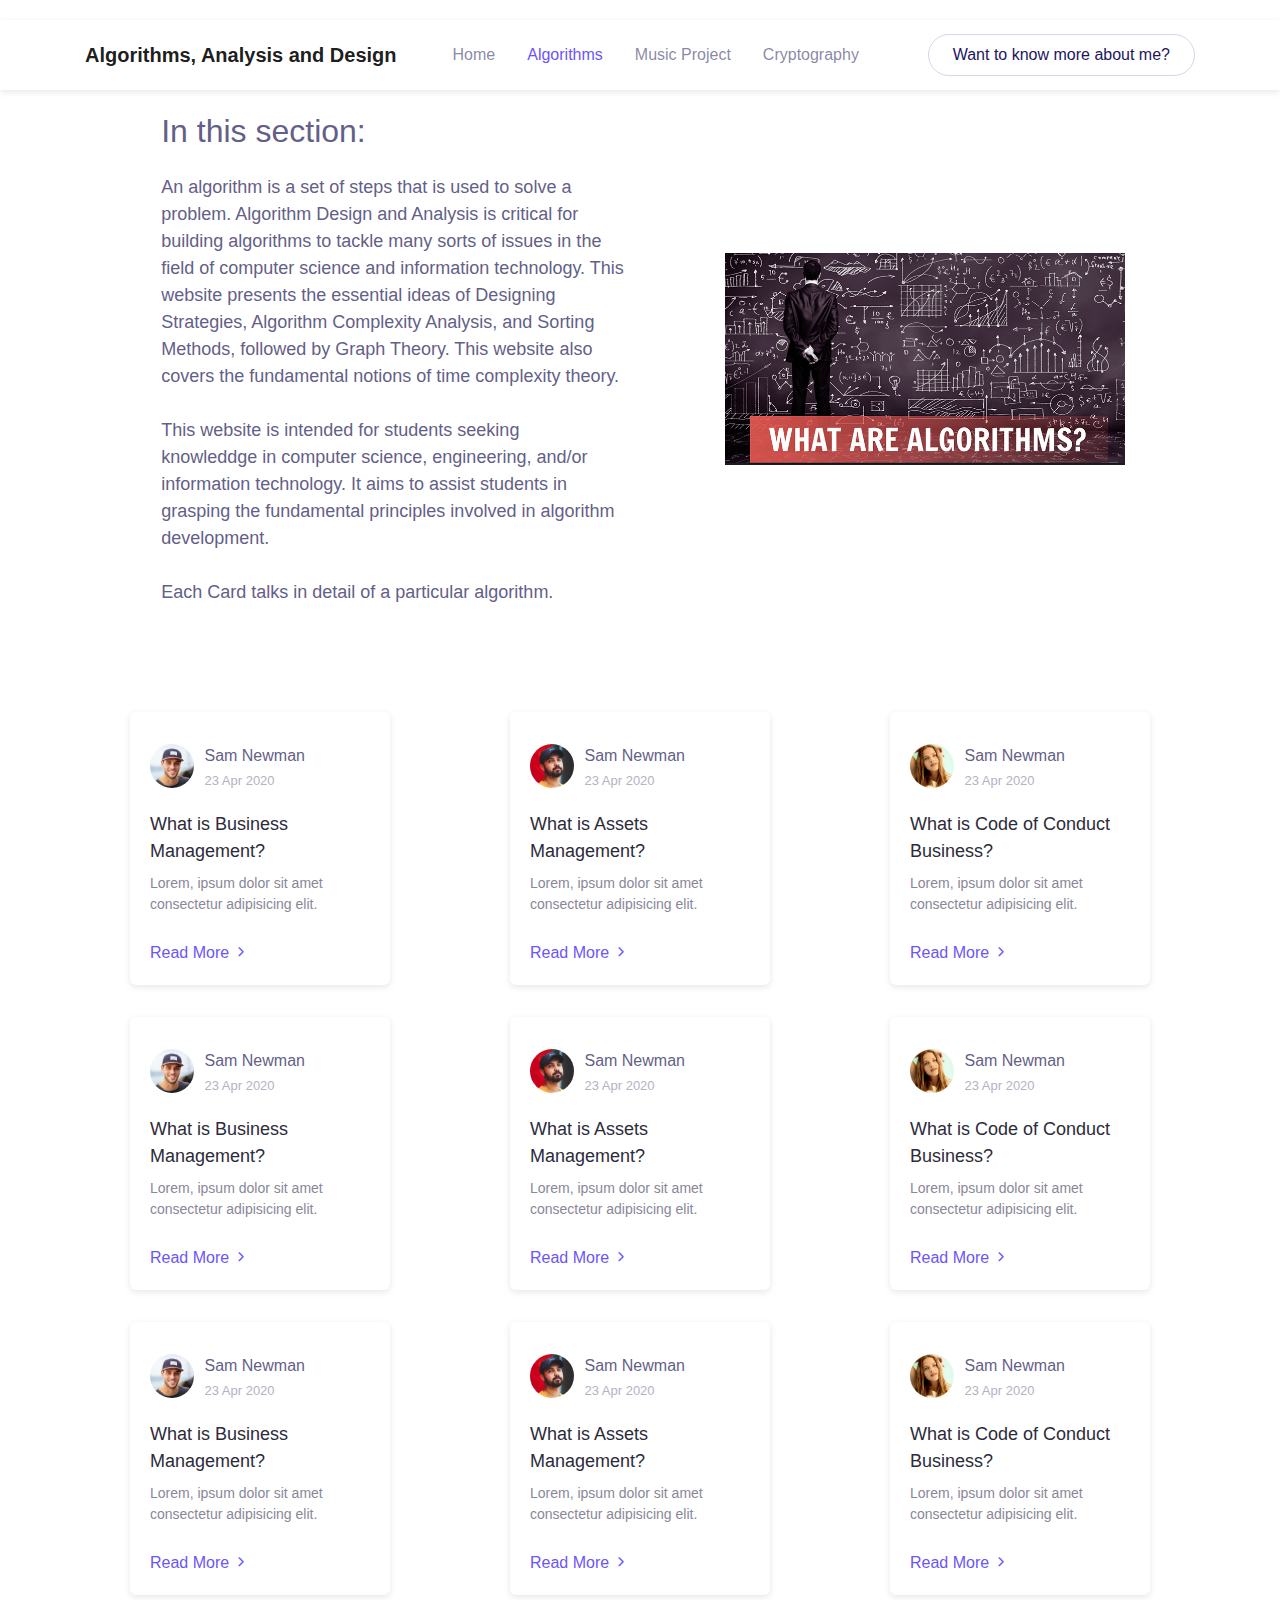
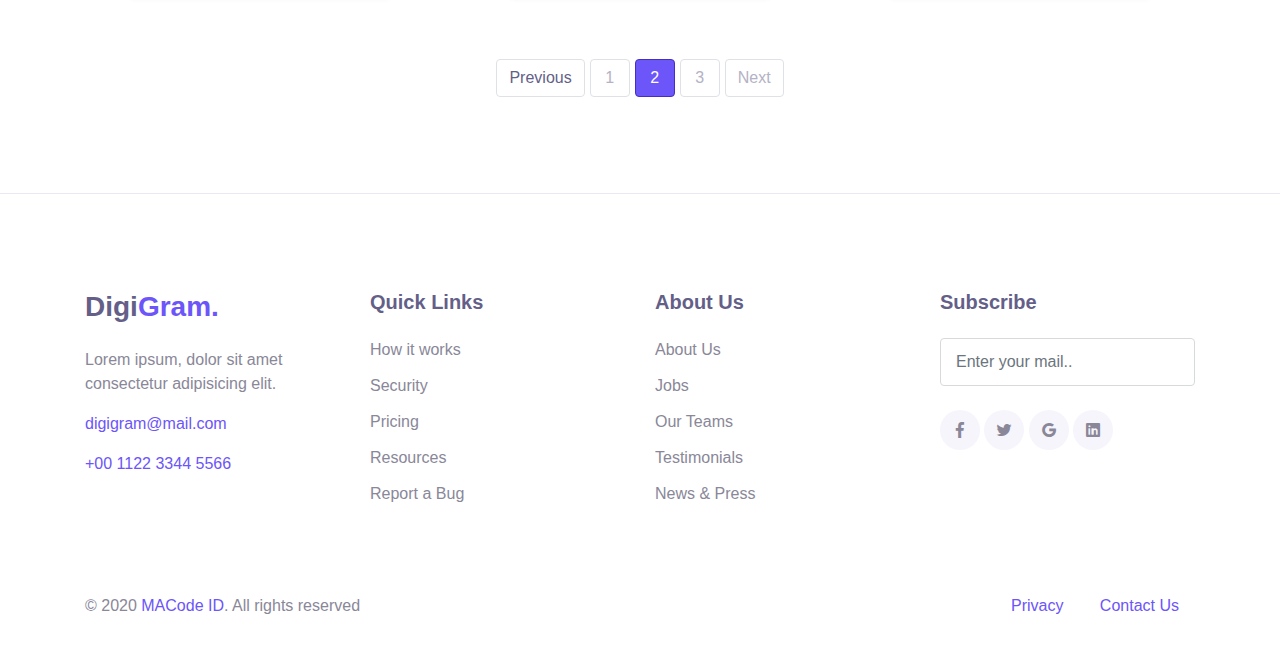
==== commit c77bf684: "Working on Algorithms" ====
--- a/html/Algorithms.html
+++ b/html/Algorithms.html
@@ -6,7 +6,7 @@
 
   <meta http-equiv="X-UA-Compatible" content="IE=edge">
 
-  <title>Algorithms, Analysis and Design</title>
+  <title>Algorithms Analysis and Design</title>
 
   <link rel="stylesheet" href="../assets/vendor/animate/animate.css">
 
@@ -27,7 +27,7 @@
   <header>
     <nav class="navbar navbar-expand-lg navbar-light navbar-float">
       <div class="container">
-        <a href="index.html" class="navbar-brand">Algorithms, Analysis and Design</a>
+        <a href="../index.html" class="navbar-brand">Algorithms, Analysis and Design</a>
 
         <button class="navbar-toggler" data-toggle="collapse" data-target="#navbarContent" aria-controls="navbarContent" aria-expanded="false" aria-label="Toggle navigation">
           <span class="navbar-toggler-icon"></span>
@@ -36,9 +36,9 @@
         <div class="navbar-collapse collapse" id="navbarContent">
           <ul class="navbar-nav ml-lg-4 pt-3 pt-lg-0">
             <li class="nav-item">
-              <a href="index.html" class="nav-link">Home</a>
+              <a href="../index.html" class="nav-link">Home</a>
             </li>
-            <li class="nav-item active">
+            <li class="nav-item  active">
               <a href="Algorithms.html" class="nav-link">Algorithms</a>
             </li>
             <li class="nav-item">
@@ -61,16 +61,18 @@
         <div class="row align-items-center h-150">
           <div class="col-lg-6 py-3 wow fadeInUp">
             <br><br><br><br>
-            <h1 class="mb-4">Welcome to my AAD Project!</h1>
-            <p class="text-lg mb-5">In this website, I have explored a bit of the vast world of algorithms, having gone in depth of a few of them. In this project, I have explained a few general algorithms, quantum algorithms and cryptographic algorithms, while writing about their real-life 
-              applications and uses. <br><br>Essentially I have two parts to this project: the first an explanation of the algorithms and its applications and the second, an exploration of the world of music.<br><br>
-              Click the link to watch a video demo of my Music project.
+            <h2 class="mb-4">In this section:</h2>
+            <p class="text-lg mb-5">
+              An algorithm is a set of steps that is used to solve a problem. Algorithm Design and Analysis is critical for building algorithms to tackle many sorts of issues in the field of computer science and information technology. 
+              This website presents the essential ideas of Designing Strategies, Algorithm Complexity Analysis, and Sorting Methods, followed by Graph Theory. This website also covers the fundamental notions of time complexity theory. <br><br>
+              This website is intended for students seeking knowleddge in computer science, engineering, and/or information technology. It aims to assist students in grasping the fundamental principles involved in algorithm development. <br><br>
+              Each Card talks in detail of a particular algorithm.
             </p>
-            <a href="#" class="btn btn-primary btn-split">Watch Video <div class="fab"><span class="mai-play"></span></div></a>
           </div>
           <div class="col-lg-6 py-3 wow zoomIn">
             <div class="img-place">
-              <img src="../assets/img/bg_image_1.png" alt="">
+              <br><br>
+              <img src="../assets/img/algorithms.jpg" alt="">
             </div>
           </div>
         </div>
@@ -79,88 +81,278 @@
   </header>
 
   <main>
-    <br> 
-    
+    <div class="page-section">
+      <div class="container">
+        <div class="row">
+          <div class="col-md-6 col-lg-4 py-3">
+            <div class="card-blog">
+              <div class="header">
+                <div class="avatar">
+                  <img src="../assets/img/person/person_1.jpg" alt="">
+                </div>
+                <div class="entry-footer">
+                  <div class="post-author">Sam Newman</div>
+                  <a href="#" class="post-date">23 Apr 2020</a>
+                </div>
+              </div>
+              <div class="body">
+                <div class="post-title"><a href="blog-single.html">What is Business Management?</a></div>
+                <div class="post-excerpt">Lorem, ipsum dolor sit amet consectetur adipisicing elit.</div>
+              </div>
+              <div class="footer">
+                <a href="blog-single.html">Read More <span class="mai-chevron-forward text-sm"></span></a>
+              </div>
+            </div>
+          </div>
+          <div class="col-md-6 col-lg-4 py-3">
+            <div class="card-blog">
+              <div class="header">
+                <div class="avatar">
+                  <img src="../assets/img/person/person_2.jpg" alt="">
+                </div>
+                <div class="entry-footer">
+                  <div class="post-author">Sam Newman</div>
+                  <a href="#" class="post-date">23 Apr 2020</a>
+                </div>
+              </div>
+              <div class="body">
+                <div class="post-title"><a href="blog-single.html">What is Assets Management?</a></div>
+                <div class="post-excerpt">Lorem, ipsum dolor sit amet consectetur adipisicing elit.</div>
+              </div>
+              <div class="footer">
+                <a href="blog-single.html">Read More <span class="mai-chevron-forward text-sm"></span></a>
+              </div>
+            </div>
+          </div>
+          <div class="col-md-6 col-lg-4 py-3">
+            <div class="card-blog">
+              <div class="header">
+                <div class="avatar">
+                  <img src="../assets/img/person/person_3.jpg" alt="">
+                </div>
+                <div class="entry-footer">
+                  <div class="post-author">Sam Newman</div>
+                  <a href="#" class="post-date">23 Apr 2020</a>
+                </div>
+              </div>
+              <div class="body">
+                <div class="post-title"><a href="blog-single.html">What is Code of Conduct Business?</a></div>
+                <div class="post-excerpt">Lorem, ipsum dolor sit amet consectetur adipisicing elit.</div>
+              </div>
+              <div class="footer">
+                <a href="blog-single.html">Read More <span class="mai-chevron-forward text-sm"></span></a>
+              </div>
+            </div>
+          </div>
+
+          <div class="col-md-6 col-lg-4 py-3">
+            <div class="card-blog">
+              <div class="header">
+                <div class="avatar">
+                  <img src="../assets/img/person/person_1.jpg" alt="">
+                </div>
+                <div class="entry-footer">
+                  <div class="post-author">Sam Newman</div>
+                  <a href="#" class="post-date">23 Apr 2020</a>
+                </div>
+              </div>
+              <div class="body">
+                <div class="post-title"><a href="blog-single.html">What is Business Management?</a></div>
+                <div class="post-excerpt">Lorem, ipsum dolor sit amet consectetur adipisicing elit.</div>
+              </div>
+              <div class="footer">
+                <a href="blog-single.html">Read More <span class="mai-chevron-forward text-sm"></span></a>
+              </div>
+            </div>
+          </div>
+          <div class="col-md-6 col-lg-4 py-3">
+            <div class="card-blog">
+              <div class="header">
+                <div class="avatar">
+                  <img src="../assets/img/person/person_2.jpg" alt="">
+                </div>
+                <div class="entry-footer">
+                  <div class="post-author">Sam Newman</div>
+                  <a href="#" class="post-date">23 Apr 2020</a>
+                </div>
+              </div>
+              <div class="body">
+                <div class="post-title"><a href="blog-single.html">What is Assets Management?</a></div>
+                <div class="post-excerpt">Lorem, ipsum dolor sit amet consectetur adipisicing elit.</div>
+              </div>
+              <div class="footer">
+                <a href="blog-single.html">Read More <span class="mai-chevron-forward text-sm"></span></a>
+              </div>
+            </div>
+          </div>
+          <div class="col-md-6 col-lg-4 py-3">
+            <div class="card-blog">
+              <div class="header">
+                <div class="avatar">
+                  <img src="../assets/img/person/person_3.jpg" alt="">
+                </div>
+                <div class="entry-footer">
+                  <div class="post-author">Sam Newman</div>
+                  <a href="#" class="post-date">23 Apr 2020</a>
+                </div>
+              </div>
+              <div class="body">
+                <div class="post-title"><a href="blog-single.html">What is Code of Conduct Business?</a></div>
+                <div class="post-excerpt">Lorem, ipsum dolor sit amet consectetur adipisicing elit.</div>
+              </div>
+              <div class="footer">
+                <a href="blog-single.html">Read More <span class="mai-chevron-forward text-sm"></span></a>
+              </div>
+            </div>
+          </div>
+
+          <div class="col-md-6 col-lg-4 py-3">
+            <div class="card-blog">
+              <div class="header">
+                <div class="avatar">
+                  <img src="../assets/img/person/person_1.jpg" alt="">
+                </div>
+                <div class="entry-footer">
+                  <div class="post-author">Sam Newman</div>
+                  <a href="#" class="post-date">23 Apr 2020</a>
+                </div>
+              </div>
+              <div class="body">
+                <div class="post-title"><a href="blog-single.html">What is Business Management?</a></div>
+                <div class="post-excerpt">Lorem, ipsum dolor sit amet consectetur adipisicing elit.</div>
+              </div>
+              <div class="footer">
+                <a href="blog-single.html">Read More <span class="mai-chevron-forward text-sm"></span></a>
+              </div>
+            </div>
+          </div>
+          <div class="col-md-6 col-lg-4 py-3">
+            <div class="card-blog">
+              <div class="header">
+                <div class="avatar">
+                  <img src="../assets/img/person/person_2.jpg" alt="">
+                </div>
+                <div class="entry-footer">
+                  <div class="post-author">Sam Newman</div>
+                  <a href="#" class="post-date">23 Apr 2020</a>
+                </div>
+              </div>
+              <div class="body">
+                <div class="post-title"><a href="blog-single.html">What is Assets Management?</a></div>
+                <div class="post-excerpt">Lorem, ipsum dolor sit amet consectetur adipisicing elit.</div>
+              </div>
+              <div class="footer">
+                <a href="blog-single.html">Read More <span class="mai-chevron-forward text-sm"></span></a>
+              </div>
+            </div>
+          </div>
+          <div class="col-md-6 col-lg-4 py-3">
+            <div class="card-blog">
+              <div class="header">
+                <div class="avatar">
+                  <img src="../assets/img/person/person_3.jpg" alt="">
+                </div>
+                <div class="entry-footer">
+                  <div class="post-author">Sam Newman</div>
+                  <a href="#" class="post-date">23 Apr 2020</a>
+                </div>
+              </div>
+              <div class="body">
+                <div class="post-title"><a href="blog-single.html">What is Code of Conduct Business?</a></div>
+                <div class="post-excerpt">Lorem, ipsum dolor sit amet consectetur adipisicing elit.</div>
+              </div>
+              <div class="footer">
+                <a href="blog-single.html">Read More <span class="mai-chevron-forward text-sm"></span></a>
+              </div>
+            </div>
+          </div>
+
+          <div class="col-12 mt-5">
+            <nav aria-label="Page Navigation">
+              <ul class="pagination justify-content-center">
+                <li class="page-item disabled">
+                  <a class="page-link" href="#" tabindex="-1" aria-disabled="true">Previous</a>
+                </li>
+                <li class="page-item"><a class="page-link" href="#">1</a></li>
+                <li class="page-item active" aria-current="page">
+                  <a class="page-link" href="#">2 <span class="sr-only">(current)</span></a>
+                </li>
+                <li class="page-item"><a class="page-link" href="#">3</a></li>
+                <li class="page-item">
+                  <a class="page-link" href="#">Next</a>
+                </li>
+              </ul>
+            </nav>
+          </div>
+
+        </div>
   
-    <div class="page-section border-top">
-      <div class="container">
-        <div class="text-center wow fadeInUp">
-          <h2 class="title-section">Algorithms Covered</h2>
-        </div>
-  
-        <div class="row justify-content-center">
-          <div class="col-12 col-lg-auto py-3 wow fadeInLeft">
-            <div class="card-pricing">
-              <div class="header">
-                <div class="price-title">General Algorithms</div>
-              </div>
-              <div class="body py-3">
-                <div class="price-info">
-                  <ul style="list-style-type:disc; justify-items: left;">
-                    <li>Decision Problems</li>
-                    <li>Greedy Algorithms</li>
-                    <li>Divide and Conquer</li>
-                    <li>Graph Algorithms</li>
-                  </ul>
-                  <p style="text-align: right; font-size:medium;">and many more...</p>
-                </div>
-              </div>
-              <div class="footer">
-                <a href="Algorithms.html" class="btn btn-outline rounded-pill">Click here to find and explore</a>
-              </div>
-            </div>
-          </div>
-          
-          <div class="row justify-content-center">
-            <div class="col-12 col-lg-auto py-3 wow fadeInLeft">
-              <div class="card-pricing">
-                <div class="header">
-                  <div class="price-title">Quantum Algorithms</div>
-                </div>
-                <div class="body py-3">
-                  <div class="price-info">
-                    <ul style="list-style-type:disc; justify-items: left;">
-                      <li>Superposition</li>
-                      <li>Collapse</li>
-                      <li>Uncertainty</li>
-                      <li>Entanglement</li>
-                    </ul>
-                    <p style="text-align: right; font-size:medium;">and much more...</p>
-                  </div>
-                </div>
-                <div class="footer">
-                  <a href="Algorithms.html" class="btn btn-outline rounded-pill">Click here to find and explore</a>
-                </div>
-              </div>
-            </div>
-
-            <div class="row justify-content-center">
-              <div class="col-12 col-lg-auto py-3 wow fadeInLeft">
-                <div class="card-pricing">
-                  <div class="header">
-                    <div class="price-title">Cryptography Algorithms</div>
-                  </div>
-                  <div class="body py-3">
-                    <div class="price-info">
-                      <ul style="list-style-type:disc; justify-items: left;">
-                        <li>Hash Functions</li>
-                        <li>Symmetric-key algorithms</li>
-                        <li>Public-Key Cryptography</li>
-                        <li>Shor's Algorithm</li>
-                      </ul>
-                      <p style="text-align: right; font-size:medium;">and many more...</p>
-                    </div>
-                  </div>
-                  <div class="footer">
-                    <a href="Crypto.html" class="btn btn-outline rounded-pill">Click here to find and explore</a>
-                  </div>
-                </div>
-              </div>
-        </div>
-      </div> <!-- .container -->
-    </div> <!-- .page-section -->    
+      </div>
+    </div>
   </main>
 
+  <footer class="page-footer">
+    <div class="container">
+      <div class="row justify-content-center mb-5">
+        <div class="col-lg-3 py-3">
+          <h3>Digi<span class="text-primary">Gram.</span></h3>
+          <p>Lorem ipsum, dolor sit amet consectetur adipisicing elit.</p>
+
+          <p><a href="#" >digigram@mail.com</a></p>
+          <p><a href="#">+00 1122 3344 5566</a></p>
+        </div>
+        <div class="col-lg-3 py-3">
+          <h5>Quick Links</h5>
+          <ul class="footer-menu">
+            <li><a href="#">How it works</a></li>
+            <li><a href="#">Security</a></li>
+            <li><a href="#">Pricing</a></li>
+            <li><a href="#">Resources</a></li>
+            <li><a href="#">Report a Bug</a></li>
+          </ul>
+        </div>
+        <div class="col-lg-3 py-3">
+          <h5>About Us</h5>
+          <ul class="footer-menu">
+            <li><a href="#">About Us</a></li>
+            <li><a href="#">Jobs</a></li>
+            <li><a href="#">Our Teams</a></li>
+            <li><a href="#">Testimonials</a></li>
+            <li><a href="#">News & Press</a></li>
+          </ul>
+        </div>
+        <div class="col-lg-3 py-3">
+          <h5>Subscribe</h5>
+          <form action="#">
+            <input type="text" class="form-control" placeholder="Enter your mail..">
+          </form>
+
+          <div class="sosmed-button mt-4">
+            <a href="#"><span class="mai-logo-facebook-f"></span></a>
+            <a href="#"><span class="mai-logo-twitter"></span></a>
+            <a href="#"><span class="mai-logo-google"></span></a>
+            <a href="#"><span class="mai-logo-linkedin"></span></a>
+          </div>
+        </div>
+      </div>
+
+      <div class="row">
+        <div class="col-sm-6 py-2">
+          <p id="copyright">&copy; 2020 <a href="https://macodeid.com/">MACode ID</a>. All rights reserved</p>
+        </div>
+        <div class="col-sm-6 py-2 text-right">
+          <div class="d-inline-block px-3">
+            <a href="#">Privacy</a>
+          </div>
+          <div class="d-inline-block px-3">
+            <a href="#">Contact Us</a>
+          </div>
+        </div>
+      </div>
+    </div> <!-- .container -->
+  </footer> <!-- .page-footer -->
+
+
   <script src="../assets/js/jquery-3.5.1.min.js"></script>
 
   <script src="../assets/js/bootstrap.bundle.min.js"></script>
@@ -176,7 +368,6 @@
   <script src="../assets/js/google-maps.js"></script>
 
   <script src="../assets/js/theme.js"></script>
-
 
 </body>
 </html>--- a/assets/css/theme.css
+++ b/assets/css/theme.css
@@ -1392,7 +1392,7 @@
 
 
 .page-banner {
-  position: relative;
+  /* position: relative; */
   margin-top: 16px;
   margin-bottom: 16px;
   height: 320px;
@@ -1765,7 +1765,7 @@
   padding: 16px 0;
   text-align: center;
 }
-/* 
+
 .contact-list {
   position: relative;
   padding-left: 0;
@@ -2169,4 +2169,4 @@
 
 .owl-carousel button.owl-dot.active {
   background-color: #6C55F9;
-}  */
+} 
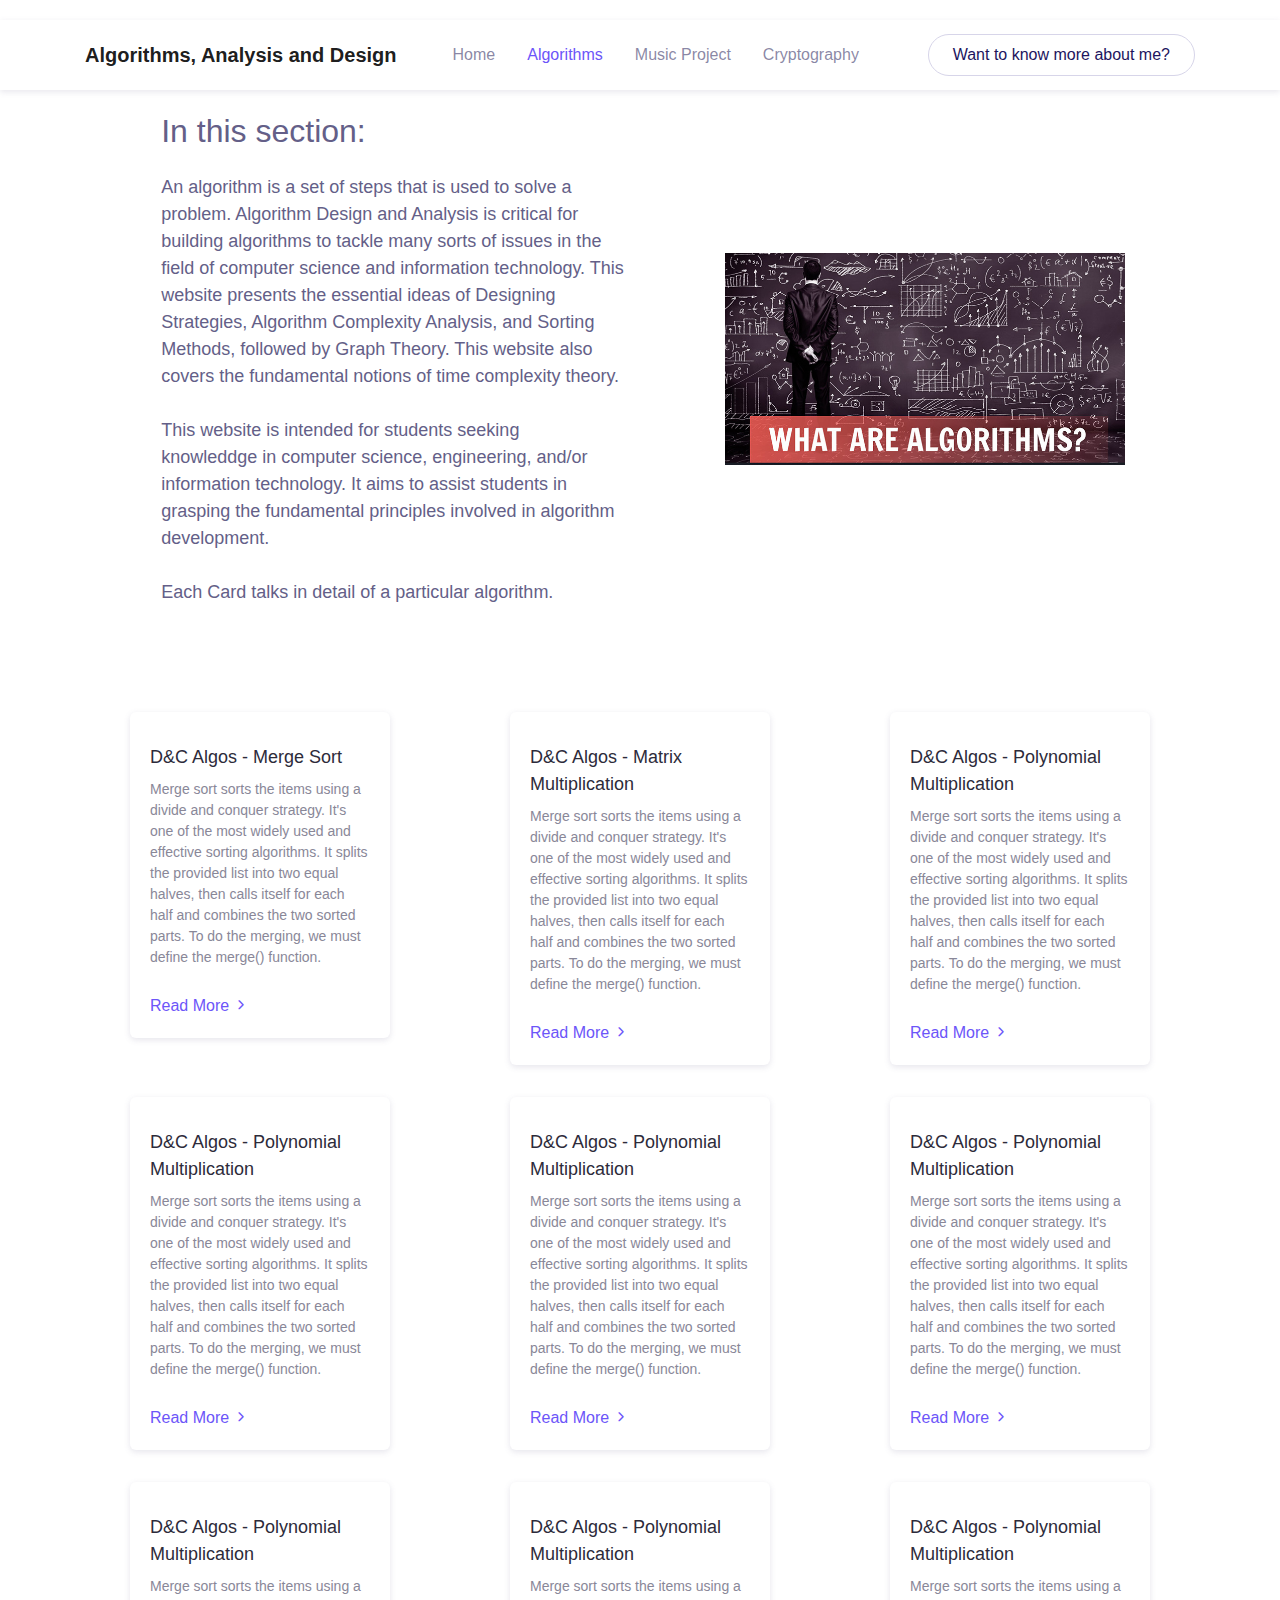
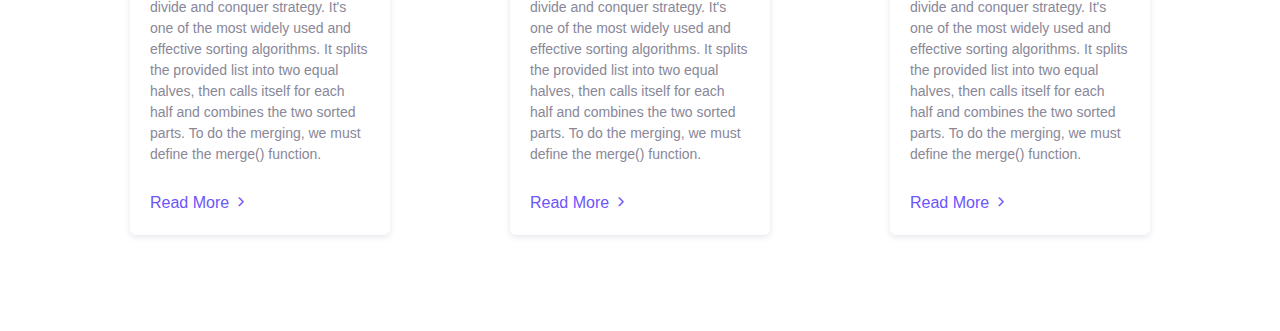
==== commit 57edc755: "Algorithms work left" ====
--- a/html/Algorithms.html
+++ b/html/Algorithms.html
@@ -86,273 +86,120 @@
         <div class="row">
           <div class="col-md-6 col-lg-4 py-3">
             <div class="card-blog">
-              <div class="header">
-                <div class="avatar">
-                  <img src="../assets/img/person/person_1.jpg" alt="">
-                </div>
-                <div class="entry-footer">
-                  <div class="post-author">Sam Newman</div>
-                  <a href="#" class="post-date">23 Apr 2020</a>
-                </div>
-              </div>
-              <div class="body">
-                <div class="post-title"><a href="blog-single.html">What is Business Management?</a></div>
-                <div class="post-excerpt">Lorem, ipsum dolor sit amet consectetur adipisicing elit.</div>
-              </div>
-              <div class="footer">
-                <a href="blog-single.html">Read More <span class="mai-chevron-forward text-sm"></span></a>
-              </div>
-            </div>
-          </div>
-          <div class="col-md-6 col-lg-4 py-3">
-            <div class="card-blog">
-              <div class="header">
-                <div class="avatar">
-                  <img src="../assets/img/person/person_2.jpg" alt="">
-                </div>
-                <div class="entry-footer">
-                  <div class="post-author">Sam Newman</div>
-                  <a href="#" class="post-date">23 Apr 2020</a>
-                </div>
-              </div>
-              <div class="body">
-                <div class="post-title"><a href="blog-single.html">What is Assets Management?</a></div>
-                <div class="post-excerpt">Lorem, ipsum dolor sit amet consectetur adipisicing elit.</div>
-              </div>
-              <div class="footer">
-                <a href="blog-single.html">Read More <span class="mai-chevron-forward text-sm"></span></a>
-              </div>
-            </div>
-          </div>
-          <div class="col-md-6 col-lg-4 py-3">
-            <div class="card-blog">
-              <div class="header">
-                <div class="avatar">
-                  <img src="../assets/img/person/person_3.jpg" alt="">
-                </div>
-                <div class="entry-footer">
-                  <div class="post-author">Sam Newman</div>
-                  <a href="#" class="post-date">23 Apr 2020</a>
-                </div>
-              </div>
-              <div class="body">
-                <div class="post-title"><a href="blog-single.html">What is Code of Conduct Business?</a></div>
-                <div class="post-excerpt">Lorem, ipsum dolor sit amet consectetur adipisicing elit.</div>
-              </div>
-              <div class="footer">
-                <a href="blog-single.html">Read More <span class="mai-chevron-forward text-sm"></span></a>
-              </div>
-            </div>
-          </div>
-
-          <div class="col-md-6 col-lg-4 py-3">
-            <div class="card-blog">
-              <div class="header">
-                <div class="avatar">
-                  <img src="../assets/img/person/person_1.jpg" alt="">
-                </div>
-                <div class="entry-footer">
-                  <div class="post-author">Sam Newman</div>
-                  <a href="#" class="post-date">23 Apr 2020</a>
-                </div>
-              </div>
-              <div class="body">
-                <div class="post-title"><a href="blog-single.html">What is Business Management?</a></div>
-                <div class="post-excerpt">Lorem, ipsum dolor sit amet consectetur adipisicing elit.</div>
-              </div>
-              <div class="footer">
-                <a href="blog-single.html">Read More <span class="mai-chevron-forward text-sm"></span></a>
-              </div>
-            </div>
-          </div>
-          <div class="col-md-6 col-lg-4 py-3">
-            <div class="card-blog">
-              <div class="header">
-                <div class="avatar">
-                  <img src="../assets/img/person/person_2.jpg" alt="">
-                </div>
-                <div class="entry-footer">
-                  <div class="post-author">Sam Newman</div>
-                  <a href="#" class="post-date">23 Apr 2020</a>
-                </div>
-              </div>
-              <div class="body">
-                <div class="post-title"><a href="blog-single.html">What is Assets Management?</a></div>
-                <div class="post-excerpt">Lorem, ipsum dolor sit amet consectetur adipisicing elit.</div>
-              </div>
-              <div class="footer">
-                <a href="blog-single.html">Read More <span class="mai-chevron-forward text-sm"></span></a>
-              </div>
-            </div>
-          </div>
-          <div class="col-md-6 col-lg-4 py-3">
-            <div class="card-blog">
-              <div class="header">
-                <div class="avatar">
-                  <img src="../assets/img/person/person_3.jpg" alt="">
-                </div>
-                <div class="entry-footer">
-                  <div class="post-author">Sam Newman</div>
-                  <a href="#" class="post-date">23 Apr 2020</a>
-                </div>
-              </div>
-              <div class="body">
-                <div class="post-title"><a href="blog-single.html">What is Code of Conduct Business?</a></div>
-                <div class="post-excerpt">Lorem, ipsum dolor sit amet consectetur adipisicing elit.</div>
-              </div>
-              <div class="footer">
-                <a href="blog-single.html">Read More <span class="mai-chevron-forward text-sm"></span></a>
-              </div>
-            </div>
-          </div>
-
-          <div class="col-md-6 col-lg-4 py-3">
-            <div class="card-blog">
-              <div class="header">
-                <div class="avatar">
-                  <img src="../assets/img/person/person_1.jpg" alt="">
-                </div>
-                <div class="entry-footer">
-                  <div class="post-author">Sam Newman</div>
-                  <a href="#" class="post-date">23 Apr 2020</a>
-                </div>
-              </div>
-              <div class="body">
-                <div class="post-title"><a href="blog-single.html">What is Business Management?</a></div>
-                <div class="post-excerpt">Lorem, ipsum dolor sit amet consectetur adipisicing elit.</div>
-              </div>
-              <div class="footer">
-                <a href="blog-single.html">Read More <span class="mai-chevron-forward text-sm"></span></a>
-              </div>
-            </div>
-          </div>
-          <div class="col-md-6 col-lg-4 py-3">
-            <div class="card-blog">
-              <div class="header">
-                <div class="avatar">
-                  <img src="../assets/img/person/person_2.jpg" alt="">
-                </div>
-                <div class="entry-footer">
-                  <div class="post-author">Sam Newman</div>
-                  <a href="#" class="post-date">23 Apr 2020</a>
-                </div>
-              </div>
-              <div class="body">
-                <div class="post-title"><a href="blog-single.html">What is Assets Management?</a></div>
-                <div class="post-excerpt">Lorem, ipsum dolor sit amet consectetur adipisicing elit.</div>
-              </div>
-              <div class="footer">
-                <a href="blog-single.html">Read More <span class="mai-chevron-forward text-sm"></span></a>
-              </div>
-            </div>
-          </div>
-          <div class="col-md-6 col-lg-4 py-3">
-            <div class="card-blog">
-              <div class="header">
-                <div class="avatar">
-                  <img src="../assets/img/person/person_3.jpg" alt="">
-                </div>
-                <div class="entry-footer">
-                  <div class="post-author">Sam Newman</div>
-                  <a href="#" class="post-date">23 Apr 2020</a>
-                </div>
-              </div>
-              <div class="body">
-                <div class="post-title"><a href="blog-single.html">What is Code of Conduct Business?</a></div>
-                <div class="post-excerpt">Lorem, ipsum dolor sit amet consectetur adipisicing elit.</div>
-              </div>
-              <div class="footer">
-                <a href="blog-single.html">Read More <span class="mai-chevron-forward text-sm"></span></a>
-              </div>
-            </div>
-          </div>
-
-          <div class="col-12 mt-5">
-            <nav aria-label="Page Navigation">
-              <ul class="pagination justify-content-center">
-                <li class="page-item disabled">
-                  <a class="page-link" href="#" tabindex="-1" aria-disabled="true">Previous</a>
-                </li>
-                <li class="page-item"><a class="page-link" href="#">1</a></li>
-                <li class="page-item active" aria-current="page">
-                  <a class="page-link" href="#">2 <span class="sr-only">(current)</span></a>
-                </li>
-                <li class="page-item"><a class="page-link" href="#">3</a></li>
-                <li class="page-item">
-                  <a class="page-link" href="#">Next</a>
-                </li>
-              </ul>
-            </nav>
-          </div>
-
+              <div class="body">
+                <div class="post-title"><a href="blog-single.html">D&C Algos - Merge Sort </a></div>
+                <div class="post-excerpt">Merge sort sorts the items using a divide and conquer strategy. It's one of the most widely used and effective sorting algorithms. It splits the provided list into two equal halves, 
+                  then calls itself for each half and combines the two sorted parts. To do the merging, we must define the merge() function.</div>
+              </div>
+              <div class="footer">
+                <a href="blog-single.html">Read More <span class="mai-chevron-forward text-sm"></span></a>
+              </div>
+            </div>
+          </div>
+          <div class="col-md-6 col-lg-4 py-3">
+            <div class="card-blog">
+              <div class="body">
+                <div class="post-title"><a href="blog-single.html">D&C Algos - Matrix Multiplication </a></div>
+                <div class="post-excerpt">Merge sort sorts the items using a divide and conquer strategy. It's one of the most widely used and effective sorting algorithms. It splits the provided list into two equal halves, 
+                  then calls itself for each half and combines the two sorted parts. To do the merging, we must define the merge() function.</div>
+              </div>
+              <div class="footer">
+                <a href="blog-single.html">Read More <span class="mai-chevron-forward text-sm"></span></a>
+              </div>
+            </div>
+          </div>
+          <div class="col-md-6 col-lg-4 py-3">
+            <div class="card-blog">
+              <div class="body">
+                <div class="post-title"><a href="blog-single.html">D&C Algos - Polynomial Multiplication </a></div>
+                <div class="post-excerpt">Merge sort sorts the items using a divide and conquer strategy. It's one of the most widely used and effective sorting algorithms. It splits the provided list into two equal halves, 
+                  then calls itself for each half and combines the two sorted parts. To do the merging, we must define the merge() function.</div>
+              </div>
+              <div class="footer">
+                <a href="blog-single.html">Read More <span class="mai-chevron-forward text-sm"></span></a>
+              </div>
+            </div>
+          </div>
+
+          <div class="col-md-6 col-lg-4 py-3">
+            <div class="card-blog">
+              <div class="body">
+                <div class="post-title"><a href="blog-single.html">D&C Algos - Polynomial Multiplication </a></div>
+                <div class="post-excerpt">Merge sort sorts the items using a divide and conquer strategy. It's one of the most widely used and effective sorting algorithms. It splits the provided list into two equal halves, 
+                  then calls itself for each half and combines the two sorted parts. To do the merging, we must define the merge() function.</div>
+              </div>
+              <div class="footer">
+                <a href="blog-single.html">Read More <span class="mai-chevron-forward text-sm"></span></a>
+              </div>
+            </div>
+          </div>
+          <div class="col-md-6 col-lg-4 py-3">
+            <div class="card-blog">
+              <div class="body">
+                <div class="post-title"><a href="blog-single.html">D&C Algos - Polynomial Multiplication </a></div>
+                <div class="post-excerpt">Merge sort sorts the items using a divide and conquer strategy. It's one of the most widely used and effective sorting algorithms. It splits the provided list into two equal halves, 
+                  then calls itself for each half and combines the two sorted parts. To do the merging, we must define the merge() function.</div>
+              </div>
+              <div class="footer">
+                <a href="blog-single.html">Read More <span class="mai-chevron-forward text-sm"></span></a>
+              </div>
+            </div>
+          </div>
+          <div class="col-md-6 col-lg-4 py-3">
+            <div class="card-blog">
+              <div class="body">
+                <div class="post-title"><a href="blog-single.html">D&C Algos - Polynomial Multiplication </a></div>
+                <div class="post-excerpt">Merge sort sorts the items using a divide and conquer strategy. It's one of the most widely used and effective sorting algorithms. It splits the provided list into two equal halves, 
+                  then calls itself for each half and combines the two sorted parts. To do the merging, we must define the merge() function.</div>
+              </div>
+              <div class="footer">
+                <a href="blog-single.html">Read More <span class="mai-chevron-forward text-sm"></span></a>
+              </div>
+            </div>
+          </div>
+
+          <div class="col-md-6 col-lg-4 py-3">
+            <div class="card-blog">
+              <div class="body">
+                <div class="post-title"><a href="blog-single.html">D&C Algos - Polynomial Multiplication </a></div>
+                <div class="post-excerpt">Merge sort sorts the items using a divide and conquer strategy. It's one of the most widely used and effective sorting algorithms. It splits the provided list into two equal halves, 
+                  then calls itself for each half and combines the two sorted parts. To do the merging, we must define the merge() function.</div>
+              </div>
+              <div class="footer">
+                <a href="blog-single.html">Read More <span class="mai-chevron-forward text-sm"></span></a>
+              </div>
+            </div>
+          </div>
+          <div class="col-md-6 col-lg-4 py-3">
+            <div class="card-blog">
+              <div class="body">
+                <div class="post-title"><a href="blog-single.html">D&C Algos - Polynomial Multiplication </a></div>
+                <div class="post-excerpt">Merge sort sorts the items using a divide and conquer strategy. It's one of the most widely used and effective sorting algorithms. It splits the provided list into two equal halves, 
+                  then calls itself for each half and combines the two sorted parts. To do the merging, we must define the merge() function.</div>
+              </div>
+              <div class="footer">
+                <a href="blog-single.html">Read More <span class="mai-chevron-forward text-sm"></span></a>
+              </div>
+            </div>
+          </div>
+          <div class="col-md-6 col-lg-4 py-3">
+            <div class="card-blog">
+              <div class="body">
+                <div class="post-title"><a href="blog-single.html">D&C Algos - Polynomial Multiplication </a></div>
+                <div class="post-excerpt">Merge sort sorts the items using a divide and conquer strategy. It's one of the most widely used and effective sorting algorithms. It splits the provided list into two equal halves, 
+                  then calls itself for each half and combines the two sorted parts. To do the merging, we must define the merge() function.</div>
+              </div>
+              <div class="footer">
+                <a href="blog-single.html">Read More <span class="mai-chevron-forward text-sm"></span></a>
+              </div>
+            </div>
+          </div>
         </div>
   
       </div>
     </div>
   </main>
 
-  <footer class="page-footer">
-    <div class="container">
-      <div class="row justify-content-center mb-5">
-        <div class="col-lg-3 py-3">
-          <h3>Digi<span class="text-primary">Gram.</span></h3>
-          <p>Lorem ipsum, dolor sit amet consectetur adipisicing elit.</p>
-
-          <p><a href="#" >digigram@mail.com</a></p>
-          <p><a href="#">+00 1122 3344 5566</a></p>
-        </div>
-        <div class="col-lg-3 py-3">
-          <h5>Quick Links</h5>
-          <ul class="footer-menu">
-            <li><a href="#">How it works</a></li>
-            <li><a href="#">Security</a></li>
-            <li><a href="#">Pricing</a></li>
-            <li><a href="#">Resources</a></li>
-            <li><a href="#">Report a Bug</a></li>
-          </ul>
-        </div>
-        <div class="col-lg-3 py-3">
-          <h5>About Us</h5>
-          <ul class="footer-menu">
-            <li><a href="#">About Us</a></li>
-            <li><a href="#">Jobs</a></li>
-            <li><a href="#">Our Teams</a></li>
-            <li><a href="#">Testimonials</a></li>
-            <li><a href="#">News & Press</a></li>
-          </ul>
-        </div>
-        <div class="col-lg-3 py-3">
-          <h5>Subscribe</h5>
-          <form action="#">
-            <input type="text" class="form-control" placeholder="Enter your mail..">
-          </form>
-
-          <div class="sosmed-button mt-4">
-            <a href="#"><span class="mai-logo-facebook-f"></span></a>
-            <a href="#"><span class="mai-logo-twitter"></span></a>
-            <a href="#"><span class="mai-logo-google"></span></a>
-            <a href="#"><span class="mai-logo-linkedin"></span></a>
-          </div>
-        </div>
-      </div>
-
-      <div class="row">
-        <div class="col-sm-6 py-2">
-          <p id="copyright">&copy; 2020 <a href="https://macodeid.com/">MACode ID</a>. All rights reserved</p>
-        </div>
-        <div class="col-sm-6 py-2 text-right">
-          <div class="d-inline-block px-3">
-            <a href="#">Privacy</a>
-          </div>
-          <div class="d-inline-block px-3">
-            <a href="#">Contact Us</a>
-          </div>
-        </div>
-      </div>
-    </div> <!-- .container -->
-  </footer> <!-- .page-footer -->
-
-
   <script src="../assets/js/jquery-3.5.1.min.js"></script>
 
   <script src="../assets/js/bootstrap.bundle.min.js"></script>
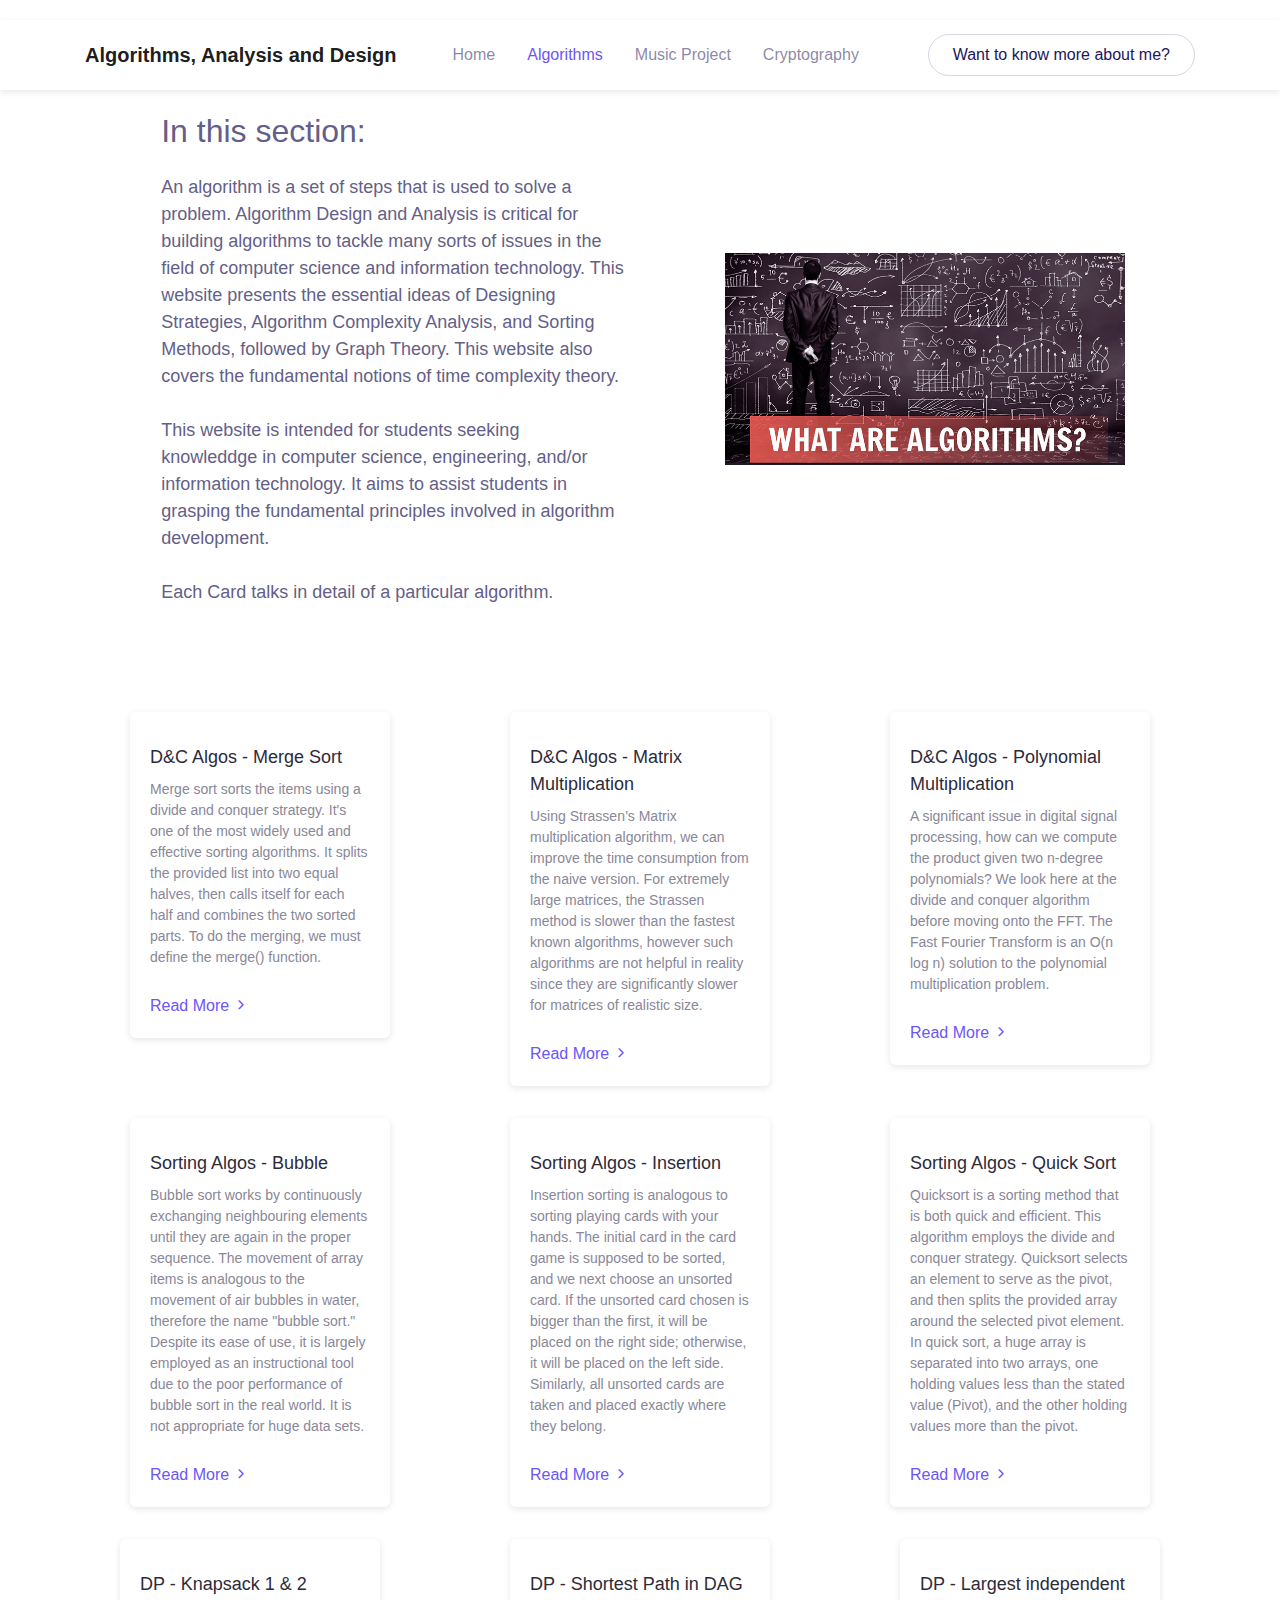
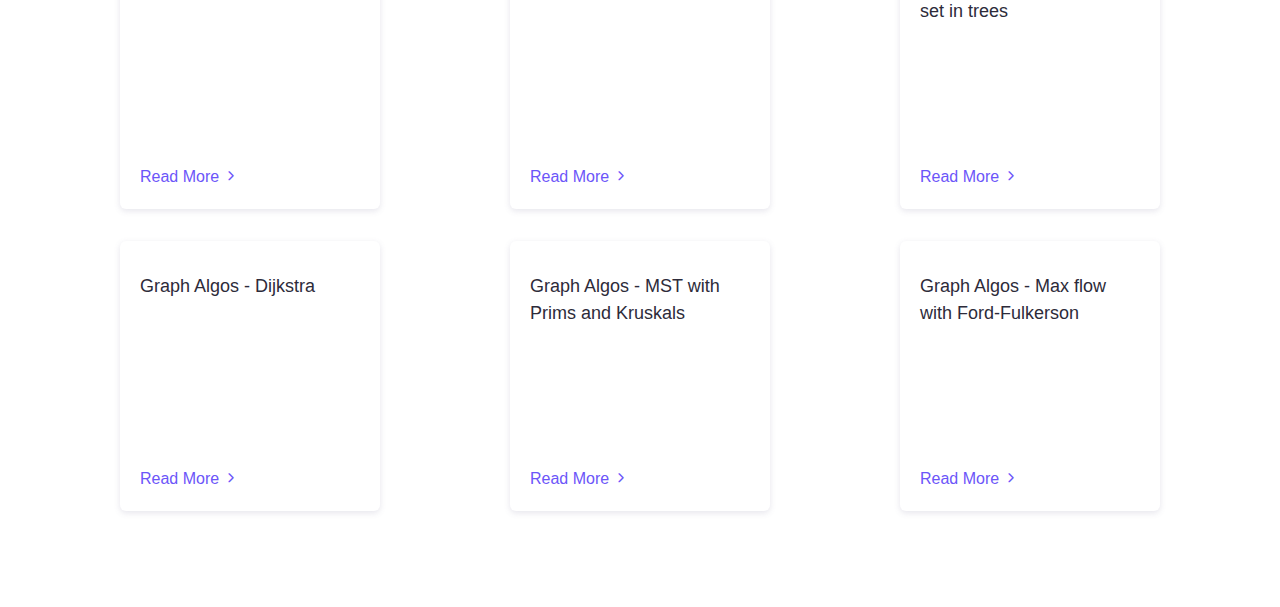
==== commit c699b32b: "Algorithms work left" ====
--- a/html/Algorithms.html
+++ b/html/Algorithms.html
@@ -100,8 +100,8 @@
             <div class="card-blog">
               <div class="body">
                 <div class="post-title"><a href="blog-single.html">D&C Algos - Matrix Multiplication </a></div>
-                <div class="post-excerpt">Merge sort sorts the items using a divide and conquer strategy. It's one of the most widely used and effective sorting algorithms. It splits the provided list into two equal halves, 
-                  then calls itself for each half and combines the two sorted parts. To do the merging, we must define the merge() function.</div>
+                <div class="post-excerpt"> Using Strassen’s Matrix multiplication algorithm, we can improve the time consumption from the naive version. For extremely large matrices, the Strassen 
+                  method is slower than the fastest known algorithms, however such algorithms are not helpful in reality since they are significantly slower for matrices of realistic size.</div>
               </div>
               <div class="footer">
                 <a href="blog-single.html">Read More <span class="mai-chevron-forward text-sm"></span></a>
@@ -112,84 +112,117 @@
             <div class="card-blog">
               <div class="body">
                 <div class="post-title"><a href="blog-single.html">D&C Algos - Polynomial Multiplication </a></div>
-                <div class="post-excerpt">Merge sort sorts the items using a divide and conquer strategy. It's one of the most widely used and effective sorting algorithms. It splits the provided list into two equal halves, 
-                  then calls itself for each half and combines the two sorted parts. To do the merging, we must define the merge() function.</div>
-              </div>
-              <div class="footer">
-                <a href="blog-single.html">Read More <span class="mai-chevron-forward text-sm"></span></a>
-              </div>
-            </div>
-          </div>
-
-          <div class="col-md-6 col-lg-4 py-3">
-            <div class="card-blog">
-              <div class="body">
-                <div class="post-title"><a href="blog-single.html">D&C Algos - Polynomial Multiplication </a></div>
-                <div class="post-excerpt">Merge sort sorts the items using a divide and conquer strategy. It's one of the most widely used and effective sorting algorithms. It splits the provided list into two equal halves, 
-                  then calls itself for each half and combines the two sorted parts. To do the merging, we must define the merge() function.</div>
-              </div>
-              <div class="footer">
-                <a href="blog-single.html">Read More <span class="mai-chevron-forward text-sm"></span></a>
-              </div>
-            </div>
-          </div>
-          <div class="col-md-6 col-lg-4 py-3">
-            <div class="card-blog">
-              <div class="body">
-                <div class="post-title"><a href="blog-single.html">D&C Algos - Polynomial Multiplication </a></div>
-                <div class="post-excerpt">Merge sort sorts the items using a divide and conquer strategy. It's one of the most widely used and effective sorting algorithms. It splits the provided list into two equal halves, 
-                  then calls itself for each half and combines the two sorted parts. To do the merging, we must define the merge() function.</div>
-              </div>
-              <div class="footer">
-                <a href="blog-single.html">Read More <span class="mai-chevron-forward text-sm"></span></a>
-              </div>
-            </div>
-          </div>
-          <div class="col-md-6 col-lg-4 py-3">
-            <div class="card-blog">
-              <div class="body">
-                <div class="post-title"><a href="blog-single.html">D&C Algos - Polynomial Multiplication </a></div>
-                <div class="post-excerpt">Merge sort sorts the items using a divide and conquer strategy. It's one of the most widely used and effective sorting algorithms. It splits the provided list into two equal halves, 
-                  then calls itself for each half and combines the two sorted parts. To do the merging, we must define the merge() function.</div>
-              </div>
-              <div class="footer">
-                <a href="blog-single.html">Read More <span class="mai-chevron-forward text-sm"></span></a>
-              </div>
-            </div>
-          </div>
-
-          <div class="col-md-6 col-lg-4 py-3">
-            <div class="card-blog">
-              <div class="body">
-                <div class="post-title"><a href="blog-single.html">D&C Algos - Polynomial Multiplication </a></div>
-                <div class="post-excerpt">Merge sort sorts the items using a divide and conquer strategy. It's one of the most widely used and effective sorting algorithms. It splits the provided list into two equal halves, 
-                  then calls itself for each half and combines the two sorted parts. To do the merging, we must define the merge() function.</div>
-              </div>
-              <div class="footer">
-                <a href="blog-single.html">Read More <span class="mai-chevron-forward text-sm"></span></a>
-              </div>
-            </div>
-          </div>
-          <div class="col-md-6 col-lg-4 py-3">
-            <div class="card-blog">
-              <div class="body">
-                <div class="post-title"><a href="blog-single.html">D&C Algos - Polynomial Multiplication </a></div>
-                <div class="post-excerpt">Merge sort sorts the items using a divide and conquer strategy. It's one of the most widely used and effective sorting algorithms. It splits the provided list into two equal halves, 
-                  then calls itself for each half and combines the two sorted parts. To do the merging, we must define the merge() function.</div>
-              </div>
-              <div class="footer">
-                <a href="blog-single.html">Read More <span class="mai-chevron-forward text-sm"></span></a>
-              </div>
-            </div>
-          </div>
-          <div class="col-md-6 col-lg-4 py-3">
-            <div class="card-blog">
-              <div class="body">
-                <div class="post-title"><a href="blog-single.html">D&C Algos - Polynomial Multiplication </a></div>
-                <div class="post-excerpt">Merge sort sorts the items using a divide and conquer strategy. It's one of the most widely used and effective sorting algorithms. It splits the provided list into two equal halves, 
-                  then calls itself for each half and combines the two sorted parts. To do the merging, we must define the merge() function.</div>
-              </div>
-              <div class="footer">
+                <div class="post-excerpt">A significant issue in digital signal processing, how can we compute the product given two n-degree polynomials? We look here at the divide and conquer algorithm 
+                  before moving onto the FFT. The Fast Fourier Transform is an O(n log n) solution to the polynomial multiplication problem.
+                </div>
+              </div>
+              <div class="footer">
+                <a href="blog-single.html">Read More <span class="mai-chevron-forward text-sm"></span></a>
+              </div>
+            </div>
+          </div>
+
+          <div class="col-md-6 col-lg-4 py-3">
+            <div class="card-blog">
+              <div class="body">
+                <div class="post-title"><a href="blog-single.html">Sorting Algos - Bubble </a></div>
+                <div class="post-excerpt">Bubble sort works by continuously exchanging neighbouring elements until they are again in the proper sequence. The movement of array items is analogous to the movement of air bubbles in water, 
+                  therefore the name "bubble sort." Despite its ease of use, it is largely employed as an instructional tool due to the poor performance of bubble sort in the real world. It is not appropriate for huge data sets.</div>
+              </div>
+              <div class="footer">
+                <a href="blog-single.html">Read More <span class="mai-chevron-forward text-sm"></span></a>
+              </div>
+            </div>
+          </div>
+          <div class="col-md-6 col-lg-4 py-3">
+            <div class="card-blog">
+              <div class="body">
+                <div class="post-title"><a href="blog-single.html">Sorting Algos - Insertion </a></div>
+                <div class="post-excerpt">Insertion sorting is analogous to sorting playing cards with your hands. The initial card in the card game is supposed to be sorted, and we next choose an unsorted card. 
+                  If the unsorted card chosen is bigger than the first, it will be placed on the right side; otherwise, it will be placed on the left side. Similarly, all unsorted cards are taken and placed exactly where they belong.</div>
+              </div>
+              <div class="footer">
+                <a href="blog-single.html">Read More <span class="mai-chevron-forward text-sm"></span></a>
+              </div>
+            </div>
+          </div>
+          <div class="col-md-6 col-lg-4 py-3">
+            <div class="card-blog">
+              <div class="body">
+                <div class="post-title"><a href="blog-single.html">Sorting Algos - Quick Sort </a></div>
+                <div class="post-excerpt">Quicksort is a sorting method that is both quick and efficient. This algorithm employs the divide and conquer strategy. Quicksort selects an element to serve as the pivot, and then splits the provided array around the selected pivot element. 
+                  In quick sort, a huge array is separated into two arrays, one holding values less than the stated value (Pivot), and the other holding values more than the pivot.</div>
+              </div>
+              <div class="footer">
+                <a href="blog-single.html">Read More <span class="mai-chevron-forward text-sm"></span></a>
+              </div>
+            </div>
+          </div>
+
+          <div class="row">
+            <div class="col-md-6 col-lg-4 py-3">
+              <div class="card-blog">
+                <div class="body">
+                  <div class="post-title"><a href="blog-single.html">DP - Knapsack 1 & 2 </a></div>
+                  <div class="post-excerpt"></div>
+                </div>
+                <div class="footer">
+                  <a href="blog-single.html">Read More <span class="mai-chevron-forward text-sm"></span></a>
+                </div>
+              </div>
+            </div>
+            <div class="col-md-6 col-lg-4 py-3">
+              <div class="card-blog">
+                <div class="body">
+                  <div class="post-title"><a href="blog-single.html">DP - Shortest Path in DAG </a></div>
+                  <div class="post-excerpt"></div>
+                </div>
+                <div class="footer">
+                  <a href="blog-single.html">Read More <span class="mai-chevron-forward text-sm"></span></a>
+                </div>
+              </div>
+            </div>
+            <div class="col-md-6 col-lg-4 py-3">
+              <div class="card-blog">
+                <div class="body">
+                  <div class="post-title"><a href="blog-single.html">DP - Largest independent set in trees </a></div>
+                  <div class="post-excerpt"></div>
+                </div>
+                <div class="footer">
+                  <a href="blog-single.html">Read More <span class="mai-chevron-forward text-sm"></span></a>
+                </div>
+              </div>
+            </div>
+  
+          <div class="col-md-6 col-lg-4 py-3">
+            <div class="card-blog">
+              <div class="body">
+                <div class="post-title"><a href="blog-single.html">Graph Algos - Dijkstra </a></div>
+                <div class="post-excerpt"></div>
+              </div>
+              <div class="footer">
+                <a href="blog-single.html">Read More <span class="mai-chevron-forward text-sm"></span></a>
+              </div>
+            </div>
+          </div>
+          <div class="col-md-6 col-lg-4 py-3">
+            <div class="card-blog">
+              <div class="body">
+                <div class="post-title"><a href="blog-single.html">Graph Algos - MST with Prims and Kruskals </a></div>
+                <div class="post-excerpt"></div>
+              </div>
+              <div class="footer">
+                <a href="blog-single.html">Read More <span class="mai-chevron-forward text-sm"></span></a>
+              </div>
+            </div>
+          </div>
+          <div class="col-md-6 col-lg-4 py-3">
+            <div class="card-blog">
+              <div class="body">
+                <div class="post-title"><a href="blog-single.html">Graph Algos - Max flow with Ford-Fulkerson</a></div>
+                <div class="post-excerpt"></div>
+              </div>
+              <div class="footer"> 
                 <a href="blog-single.html">Read More <span class="mai-chevron-forward text-sm"></span></a>
               </div>
             </div>
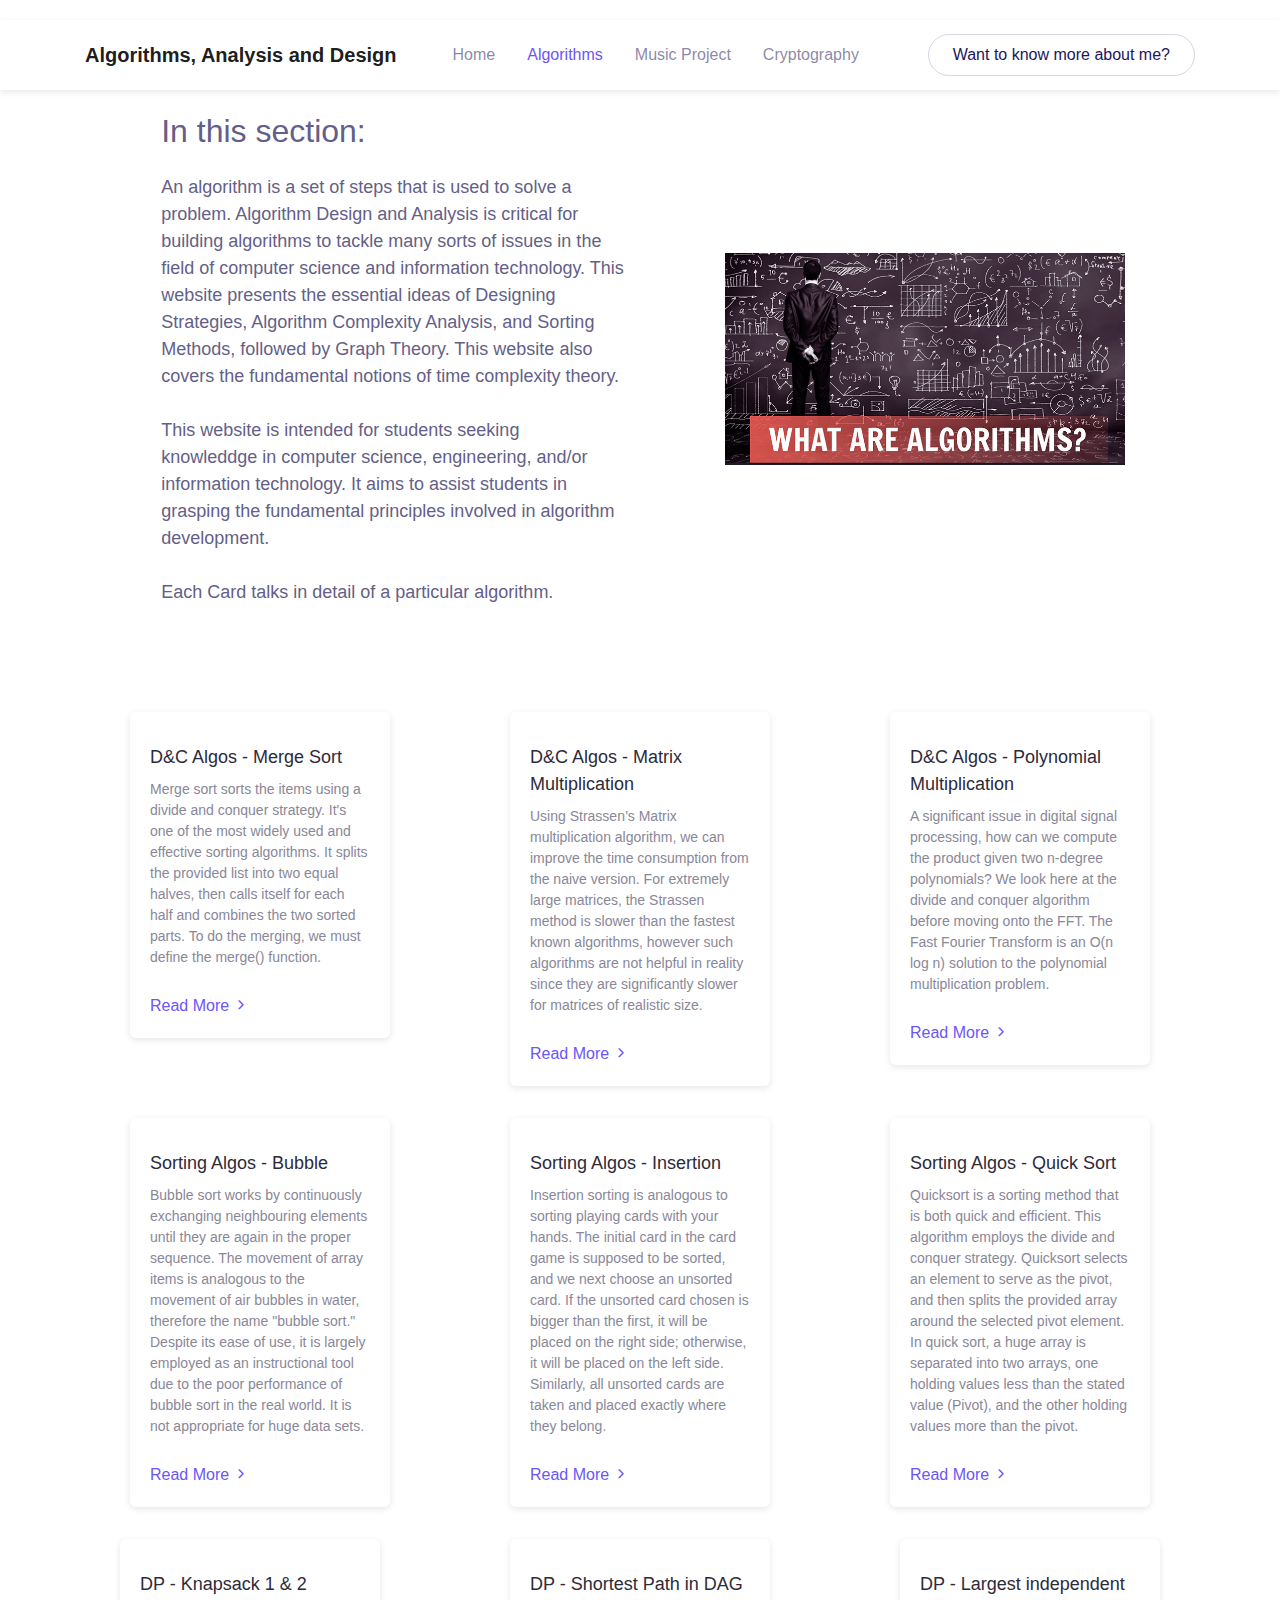
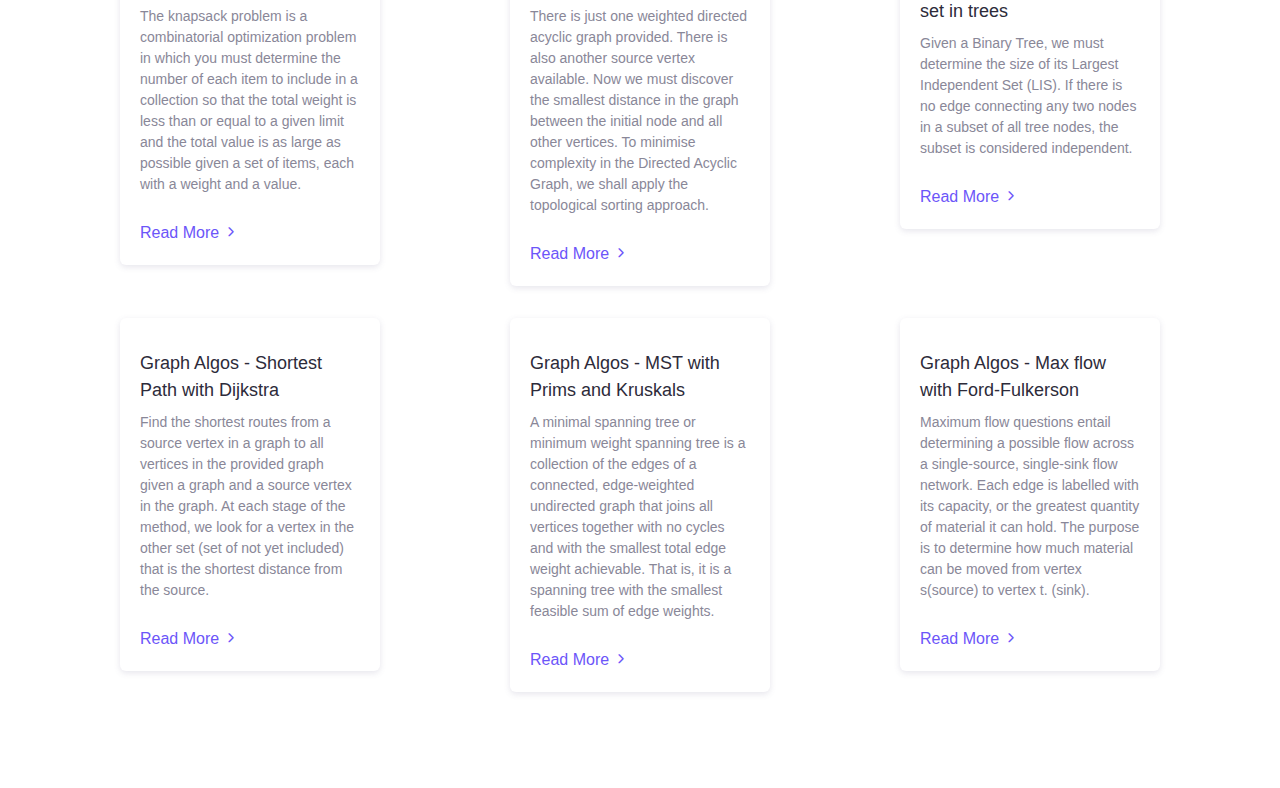
==== commit 2f87e7b9: "History done" ====
--- a/html/Algorithms.html
+++ b/html/Algorithms.html
@@ -164,7 +164,8 @@
               <div class="card-blog">
                 <div class="body">
                   <div class="post-title"><a href="blog-single.html">DP - Knapsack 1 & 2 </a></div>
-                  <div class="post-excerpt"></div>
+                  <div class="post-excerpt">The knapsack problem is a combinatorial optimization problem in which you must determine the number of each item to include in a collection so that the total weight is less than or equal to a given limit and the total value is as 
+                    large as possible given a set of items, each with a weight and a value.</div>
                 </div>
                 <div class="footer">
                   <a href="blog-single.html">Read More <span class="mai-chevron-forward text-sm"></span></a>
@@ -175,7 +176,8 @@
               <div class="card-blog">
                 <div class="body">
                   <div class="post-title"><a href="blog-single.html">DP - Shortest Path in DAG </a></div>
-                  <div class="post-excerpt"></div>
+                  <div class="post-excerpt">There is just one weighted directed acyclic graph provided. There is also another source vertex available. Now we must discover the smallest distance 
+                    in the graph between the initial node and all other vertices. To minimise complexity in the Directed Acyclic Graph, we shall apply the topological sorting approach.</div>
                 </div>
                 <div class="footer">
                   <a href="blog-single.html">Read More <span class="mai-chevron-forward text-sm"></span></a>
@@ -186,7 +188,8 @@
               <div class="card-blog">
                 <div class="body">
                   <div class="post-title"><a href="blog-single.html">DP - Largest independent set in trees </a></div>
-                  <div class="post-excerpt"></div>
+                  <div class="post-excerpt">Given a Binary Tree, we must determine the size of its Largest Independent Set (LIS). If there 
+                    is no edge connecting any two nodes in a subset of all tree nodes, the subset is considered independent.</div>
                 </div>
                 <div class="footer">
                   <a href="blog-single.html">Read More <span class="mai-chevron-forward text-sm"></span></a>
@@ -197,8 +200,9 @@
           <div class="col-md-6 col-lg-4 py-3">
             <div class="card-blog">
               <div class="body">
-                <div class="post-title"><a href="blog-single.html">Graph Algos - Dijkstra </a></div>
-                <div class="post-excerpt"></div>
+                <div class="post-title"><a href="blog-single.html">Graph Algos - Shortest Path with Dijkstra </a></div>
+                <div class="post-excerpt">Find the shortest routes from a source vertex in a graph to all vertices in the provided graph given a graph and a source vertex in the graph. 
+                  At each stage of the method, we look for a vertex in the other set (set of not yet included) that is the shortest distance from the source.</div>
               </div>
               <div class="footer">
                 <a href="blog-single.html">Read More <span class="mai-chevron-forward text-sm"></span></a>
@@ -209,7 +213,8 @@
             <div class="card-blog">
               <div class="body">
                 <div class="post-title"><a href="blog-single.html">Graph Algos - MST with Prims and Kruskals </a></div>
-                <div class="post-excerpt"></div>
+                <div class="post-excerpt">A minimal spanning tree or minimum weight spanning tree is a collection of the edges of a connected, edge-weighted undirected graph that 
+                  joins all vertices together with no cycles and with the smallest total edge weight achievable. That is, it is a spanning tree with the smallest feasible sum of edge weights.</div>
               </div>
               <div class="footer">
                 <a href="blog-single.html">Read More <span class="mai-chevron-forward text-sm"></span></a>
@@ -220,7 +225,8 @@
             <div class="card-blog">
               <div class="body">
                 <div class="post-title"><a href="blog-single.html">Graph Algos - Max flow with Ford-Fulkerson</a></div>
-                <div class="post-excerpt"></div>
+                <div class="post-excerpt">Maximum flow questions entail determining a possible flow across a single-source, single-sink flow network. Each edge is labelled with its capacity, 
+                  or the greatest quantity of material it can hold. The purpose is to determine how much material can be moved from vertex s(source) to vertex t. (sink).</div>
               </div>
               <div class="footer"> 
                 <a href="blog-single.html">Read More <span class="mai-chevron-forward text-sm"></span></a>
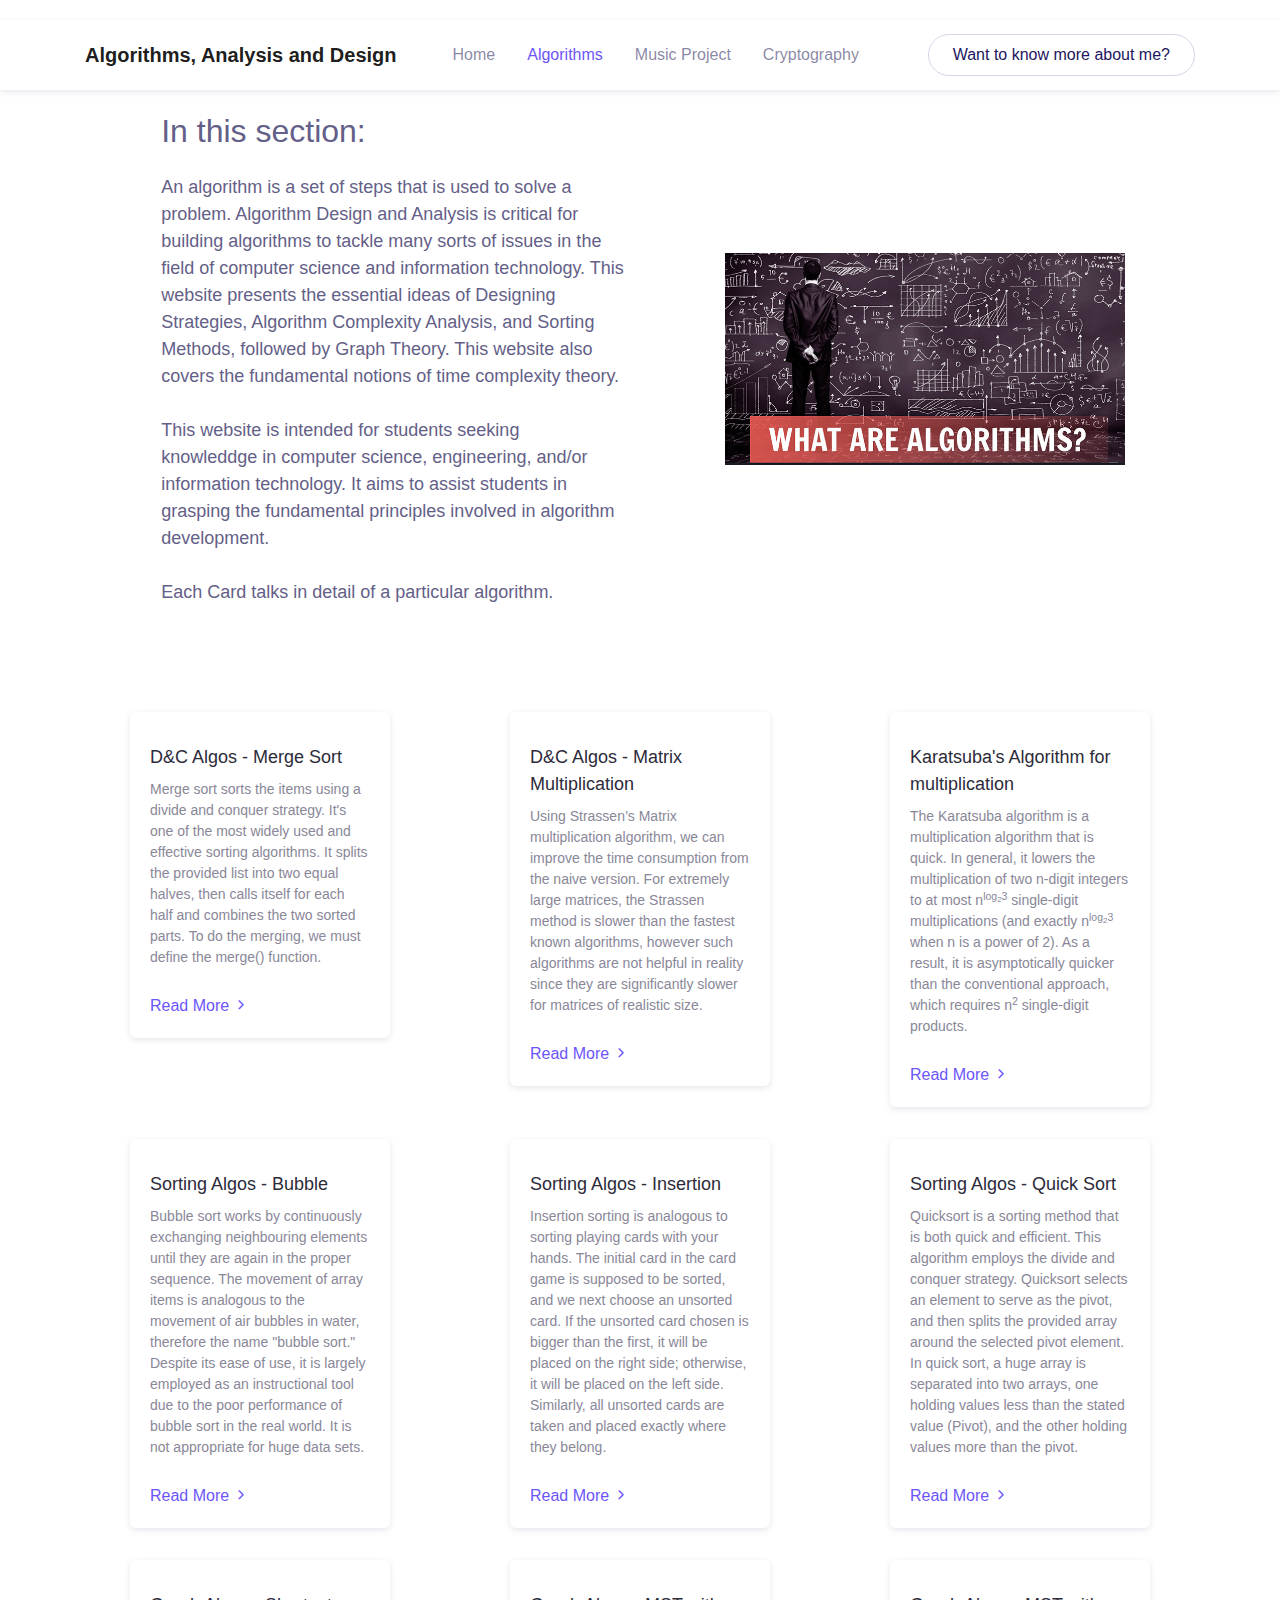
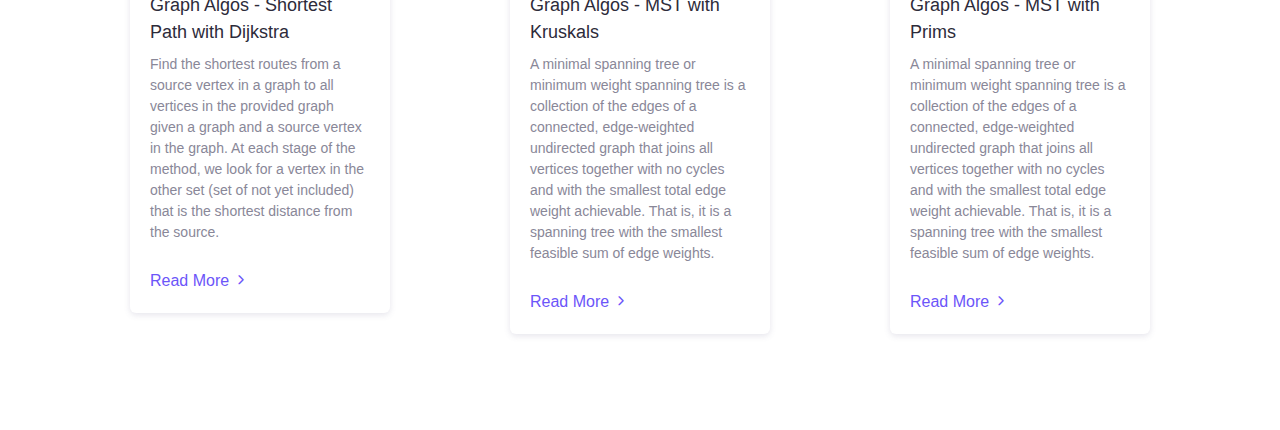
==== commit 597acffb: "Done" ====
--- a/html/Algorithms.html
+++ b/html/Algorithms.html
@@ -1,5 +1,6 @@
 <!DOCTYPE html>
 <html lang="en">
+
 <head>
   <meta charset="UTF-8">
   <meta name="viewport" content="width=device-width, initial-scale=1.0">
@@ -19,6 +20,7 @@
   <link rel="stylesheet" href="../assets/css/theme.css">
 
 </head>
+
 <body>
 
   <!-- Back to top button -->
@@ -29,7 +31,8 @@
       <div class="container">
         <a href="../index.html" class="navbar-brand">Algorithms, Analysis and Design</a>
 
-        <button class="navbar-toggler" data-toggle="collapse" data-target="#navbarContent" aria-controls="navbarContent" aria-expanded="false" aria-label="Toggle navigation">
+        <button class="navbar-toggler" data-toggle="collapse" data-target="#navbarContent" aria-controls="navbarContent"
+          aria-expanded="false" aria-label="Toggle navigation">
           <span class="navbar-toggler-icon"></span>
         </button>
 
@@ -50,7 +53,8 @@
           </ul>
 
           <div class="ml-auto">
-            <a href="https://srijan-chak012.github.io/Website/" class="btn btn-outline rounded-pill">Want to know more about me?</a>
+            <a href="https://srijan-chak012.github.io/Website/" class="btn btn-outline rounded-pill">Want to know more
+              about me?</a>
           </div>
         </div>
       </div>
@@ -63,9 +67,15 @@
             <br><br><br><br>
             <h2 class="mb-4">In this section:</h2>
             <p class="text-lg mb-5">
-              An algorithm is a set of steps that is used to solve a problem. Algorithm Design and Analysis is critical for building algorithms to tackle many sorts of issues in the field of computer science and information technology. 
-              This website presents the essential ideas of Designing Strategies, Algorithm Complexity Analysis, and Sorting Methods, followed by Graph Theory. This website also covers the fundamental notions of time complexity theory. <br><br>
-              This website is intended for students seeking knowleddge in computer science, engineering, and/or information technology. It aims to assist students in grasping the fundamental principles involved in algorithm development. <br><br>
+              An algorithm is a set of steps that is used to solve a problem. Algorithm Design and Analysis is critical
+              for building algorithms to tackle many sorts of issues in the field of computer science and information
+              technology.
+              This website presents the essential ideas of Designing Strategies, Algorithm Complexity Analysis, and
+              Sorting Methods, followed by Graph Theory. This website also covers the fundamental notions of
+              time complexity theory. <br><br>
+              This website is intended for students seeking knowleddge in computer science, engineering, and/or
+              information technology. It aims to assist students in grasping the fundamental principles involved in
+              algorithm development. <br><br>
               Each Card talks in detail of a particular algorithm.
             </p>
           </div>
@@ -87,154 +97,143 @@
           <div class="col-md-6 col-lg-4 py-3">
             <div class="card-blog">
               <div class="body">
-                <div class="post-title"><a href="blog-single.html">D&C Algos - Merge Sort </a></div>
-                <div class="post-excerpt">Merge sort sorts the items using a divide and conquer strategy. It's one of the most widely used and effective sorting algorithms. It splits the provided list into two equal halves, 
-                  then calls itself for each half and combines the two sorted parts. To do the merging, we must define the merge() function.</div>
-              </div>
-              <div class="footer">
-                <a href="blog-single.html">Read More <span class="mai-chevron-forward text-sm"></span></a>
-              </div>
-            </div>
-          </div>
-          <div class="col-md-6 col-lg-4 py-3">
-            <div class="card-blog">
-              <div class="body">
-                <div class="post-title"><a href="blog-single.html">D&C Algos - Matrix Multiplication </a></div>
-                <div class="post-excerpt"> Using Strassen’s Matrix multiplication algorithm, we can improve the time consumption from the naive version. For extremely large matrices, the Strassen 
-                  method is slower than the fastest known algorithms, however such algorithms are not helpful in reality since they are significantly slower for matrices of realistic size.</div>
-              </div>
-              <div class="footer">
-                <a href="blog-single.html">Read More <span class="mai-chevron-forward text-sm"></span></a>
-              </div>
-            </div>
-          </div>
-          <div class="col-md-6 col-lg-4 py-3">
-            <div class="card-blog">
-              <div class="body">
-                <div class="post-title"><a href="blog-single.html">D&C Algos - Polynomial Multiplication </a></div>
-                <div class="post-excerpt">A significant issue in digital signal processing, how can we compute the product given two n-degree polynomials? We look here at the divide and conquer algorithm 
-                  before moving onto the FFT. The Fast Fourier Transform is an O(n log n) solution to the polynomial multiplication problem.
-                </div>
-              </div>
-              <div class="footer">
-                <a href="blog-single.html">Read More <span class="mai-chevron-forward text-sm"></span></a>
-              </div>
-            </div>
-          </div>
-
-          <div class="col-md-6 col-lg-4 py-3">
-            <div class="card-blog">
-              <div class="body">
-                <div class="post-title"><a href="blog-single.html">Sorting Algos - Bubble </a></div>
-                <div class="post-excerpt">Bubble sort works by continuously exchanging neighbouring elements until they are again in the proper sequence. The movement of array items is analogous to the movement of air bubbles in water, 
-                  therefore the name "bubble sort." Despite its ease of use, it is largely employed as an instructional tool due to the poor performance of bubble sort in the real world. It is not appropriate for huge data sets.</div>
-              </div>
-              <div class="footer">
-                <a href="blog-single.html">Read More <span class="mai-chevron-forward text-sm"></span></a>
-              </div>
-            </div>
-          </div>
-          <div class="col-md-6 col-lg-4 py-3">
-            <div class="card-blog">
-              <div class="body">
-                <div class="post-title"><a href="blog-single.html">Sorting Algos - Insertion </a></div>
-                <div class="post-excerpt">Insertion sorting is analogous to sorting playing cards with your hands. The initial card in the card game is supposed to be sorted, and we next choose an unsorted card. 
-                  If the unsorted card chosen is bigger than the first, it will be placed on the right side; otherwise, it will be placed on the left side. Similarly, all unsorted cards are taken and placed exactly where they belong.</div>
-              </div>
-              <div class="footer">
-                <a href="blog-single.html">Read More <span class="mai-chevron-forward text-sm"></span></a>
-              </div>
-            </div>
-          </div>
-          <div class="col-md-6 col-lg-4 py-3">
-            <div class="card-blog">
-              <div class="body">
-                <div class="post-title"><a href="blog-single.html">Sorting Algos - Quick Sort </a></div>
-                <div class="post-excerpt">Quicksort is a sorting method that is both quick and efficient. This algorithm employs the divide and conquer strategy. Quicksort selects an element to serve as the pivot, and then splits the provided array around the selected pivot element. 
-                  In quick sort, a huge array is separated into two arrays, one holding values less than the stated value (Pivot), and the other holding values more than the pivot.</div>
-              </div>
-              <div class="footer">
-                <a href="blog-single.html">Read More <span class="mai-chevron-forward text-sm"></span></a>
-              </div>
-            </div>
-          </div>
-
-          <div class="row">
-            <div class="col-md-6 col-lg-4 py-3">
-              <div class="card-blog">
-                <div class="body">
-                  <div class="post-title"><a href="blog-single.html">DP - Knapsack 1 & 2 </a></div>
-                  <div class="post-excerpt">The knapsack problem is a combinatorial optimization problem in which you must determine the number of each item to include in a collection so that the total weight is less than or equal to a given limit and the total value is as 
-                    large as possible given a set of items, each with a weight and a value.</div>
-                </div>
-                <div class="footer">
-                  <a href="blog-single.html">Read More <span class="mai-chevron-forward text-sm"></span></a>
-                </div>
-              </div>
-            </div>
-            <div class="col-md-6 col-lg-4 py-3">
-              <div class="card-blog">
-                <div class="body">
-                  <div class="post-title"><a href="blog-single.html">DP - Shortest Path in DAG </a></div>
-                  <div class="post-excerpt">There is just one weighted directed acyclic graph provided. There is also another source vertex available. Now we must discover the smallest distance 
-                    in the graph between the initial node and all other vertices. To minimise complexity in the Directed Acyclic Graph, we shall apply the topological sorting approach.</div>
-                </div>
-                <div class="footer">
-                  <a href="blog-single.html">Read More <span class="mai-chevron-forward text-sm"></span></a>
-                </div>
-              </div>
-            </div>
-            <div class="col-md-6 col-lg-4 py-3">
-              <div class="card-blog">
-                <div class="body">
-                  <div class="post-title"><a href="blog-single.html">DP - Largest independent set in trees </a></div>
-                  <div class="post-excerpt">Given a Binary Tree, we must determine the size of its Largest Independent Set (LIS). If there 
-                    is no edge connecting any two nodes in a subset of all tree nodes, the subset is considered independent.</div>
-                </div>
-                <div class="footer">
-                  <a href="blog-single.html">Read More <span class="mai-chevron-forward text-sm"></span></a>
-                </div>
-              </div>
-            </div>
-  
-          <div class="col-md-6 col-lg-4 py-3">
-            <div class="card-blog">
-              <div class="body">
-                <div class="post-title"><a href="blog-single.html">Graph Algos - Shortest Path with Dijkstra </a></div>
-                <div class="post-excerpt">Find the shortest routes from a source vertex in a graph to all vertices in the provided graph given a graph and a source vertex in the graph. 
-                  At each stage of the method, we look for a vertex in the other set (set of not yet included) that is the shortest distance from the source.</div>
-              </div>
-              <div class="footer">
-                <a href="blog-single.html">Read More <span class="mai-chevron-forward text-sm"></span></a>
-              </div>
-            </div>
-          </div>
-          <div class="col-md-6 col-lg-4 py-3">
-            <div class="card-blog">
-              <div class="body">
-                <div class="post-title"><a href="blog-single.html">Graph Algos - MST with Prims and Kruskals </a></div>
-                <div class="post-excerpt">A minimal spanning tree or minimum weight spanning tree is a collection of the edges of a connected, edge-weighted undirected graph that 
-                  joins all vertices together with no cycles and with the smallest total edge weight achievable. That is, it is a spanning tree with the smallest feasible sum of edge weights.</div>
-              </div>
-              <div class="footer">
-                <a href="blog-single.html">Read More <span class="mai-chevron-forward text-sm"></span></a>
-              </div>
-            </div>
-          </div>
-          <div class="col-md-6 col-lg-4 py-3">
-            <div class="card-blog">
-              <div class="body">
-                <div class="post-title"><a href="blog-single.html">Graph Algos - Max flow with Ford-Fulkerson</a></div>
-                <div class="post-excerpt">Maximum flow questions entail determining a possible flow across a single-source, single-sink flow network. Each edge is labelled with its capacity, 
-                  or the greatest quantity of material it can hold. The purpose is to determine how much material can be moved from vertex s(source) to vertex t. (sink).</div>
-              </div>
-              <div class="footer"> 
-                <a href="blog-single.html">Read More <span class="mai-chevron-forward text-sm"></span></a>
+                <div class="post-title"><a href="algos/D_C.html">D&C Algos - Merge Sort </a></div>
+                <div class="post-excerpt">Merge sort sorts the items using a divide and conquer strategy. It's one of
+                  the most widely used and effective sorting algorithms. It splits the provided list into two equal
+                  halves,
+                  then calls itself for each half and combines the two sorted parts. To do the merging, we must define
+                  the merge() function.</div>
+              </div>
+              <div class="footer">
+                <a href="algos/D_C.html">Read More <span class="mai-chevron-forward text-sm"></span></a>
+              </div>
+            </div>
+          </div>
+          <div class="col-md-6 col-lg-4 py-3">
+            <div class="card-blog">
+              <div class="body">
+                <div class="post-title"><a href="algos/D_C.html">D&C Algos - Matrix Multiplication </a></div>
+                <div class="post-excerpt"> Using Strassen’s Matrix multiplication algorithm, we can improve the time
+                  consumption from the naive version. For extremely large matrices, the Strassen
+                  method is slower than the fastest known algorithms, however such algorithms are not helpful in reality
+                  since they are significantly slower for matrices of realistic size.</div>
+              </div>
+              <div class="footer">
+                <a href="algos/D_C.html">Read More <span class="mai-chevron-forward text-sm"></span></a>
+              </div>
+            </div>
+          </div>
+          <div class="col-md-6 col-lg-4 py-3">
+            <div class="card-blog">
+              <div class="body">
+                <div class="post-title"><a href="algos/D_C.html">Karatsuba's Algorithm for multiplication </a></div>
+                <div class="post-excerpt">The Karatsuba algorithm is a multiplication algorithm that is quick. In
+                  general, it lowers the multiplication of two n-digit integers to at most n<sup>log<sub>2</sub>3</sup>
+                  single-digit
+                  multiplications (and exactly n<sup>log<sub>2</sub>3</sup> when n is a power of 2). As a result, it is
+                  asymptotically quicker than
+                  the conventional approach, which requires n<sup>2</sup> single-digit products.
+                </div>
+              </div>
+              <div class="footer">
+                <a href="algos/D_C.html">Read More <span class="mai-chevron-forward text-sm"></span></a>
+              </div>
+            </div>
+          </div>
+
+          <div class="col-md-6 col-lg-4 py-3">
+            <div class="card-blog">
+              <div class="body">
+                <div class="post-title"><a href="algos/sorting.html">Sorting Algos - Bubble </a></div>
+                <div class="post-excerpt">Bubble sort works by continuously exchanging neighbouring elements until they
+                  are again in the proper sequence. The movement of array items is analogous to the movement of air
+                  bubbles in water,
+                  therefore the name "bubble sort." Despite its ease of use, it is largely employed as an instructional
+                  tool due to the poor performance of bubble sort in the real world. It is not appropriate for huge data
+                  sets.</div>
+              </div>
+              <div class="footer">
+                <a href="algos/sorting.html">Read More <span class="mai-chevron-forward text-sm"></span></a>
+              </div>
+            </div>
+          </div>
+          <div class="col-md-6 col-lg-4 py-3">
+            <div class="card-blog">
+              <div class="body">
+                <div class="post-title"><a href="algos/sorting.html">Sorting Algos - Insertion </a></div>
+                <div class="post-excerpt">Insertion sorting is analogous to sorting playing cards with your hands. The
+                  initial card in the card game is supposed to be sorted, and we next choose an unsorted card.
+                  If the unsorted card chosen is bigger than the first, it will be placed on the right side; otherwise,
+                  it will be placed on the left side. Similarly, all unsorted cards are taken and placed exactly where
+                  they belong.</div>
+              </div>
+              <div class="footer">
+                <a href="algos/sorting.html">Read More <span class="mai-chevron-forward text-sm"></span></a>
+              </div>
+            </div>
+          </div>
+          <div class="col-md-6 col-lg-4 py-3">
+            <div class="card-blog">
+              <div class="body">
+                <div class="post-title"><a href="algos/sorting.html">Sorting Algos - Quick Sort </a></div>
+                <div class="post-excerpt">Quicksort is a sorting method that is both quick and efficient. This algorithm
+                  employs the divide and conquer strategy. Quicksort selects an element to serve as the pivot, and then
+                  splits the provided array around the selected pivot element.
+                  In quick sort, a huge array is separated into two arrays, one holding values less than the stated
+                  value (Pivot), and the other holding values more than the pivot.</div>
+              </div>
+              <div class="footer">
+                <a href="algos/sorting.html">Read More <span class="mai-chevron-forward text-sm"></span></a>
+              </div>
+            </div>
+          </div>
+          <div class="col-md-6 col-lg-4 py-3">
+            <div class="card-blog">
+              <div class="body">
+                <div class="post-title"><a href="algos/graph.html">Graph Algos - Shortest Path with Dijkstra </a>
+                </div>
+                <div class="post-excerpt">Find the shortest routes from a source vertex in a graph to all vertices in
+                  the provided graph given a graph and a source vertex in the graph.
+                  At each stage of the method, we look for a vertex in the other set (set of not yet included) that is
+                  the shortest distance from the source.</div>
+              </div>
+              <div class="footer">
+                <a href="algos/graph.html">Read More <span class="mai-chevron-forward text-sm"></span></a>
+              </div>
+            </div>
+          </div>
+          <div class="col-md-6 col-lg-4 py-3">
+            <div class="card-blog">
+              <div class="body">
+                <div class="post-title"><a href="algos/graph.html">Graph Algos - MST with Kruskals </a>
+                </div>
+                <div class="post-excerpt">A minimal spanning tree or minimum weight spanning tree is a collection of
+                  the edges of a connected, edge-weighted undirected graph that
+                  joins all vertices together with no cycles and with the smallest total edge weight achievable. That
+                  is, it is a spanning tree with the smallest feasible sum of edge weights.</div>
+              </div>
+              <div class="footer">
+                <a href="algos/graph.html">Read More <span class="mai-chevron-forward text-sm"></span></a>
+              </div>
+            </div>
+          </div>
+          <div class="col-md-6 col-lg-4 py-3">
+            <div class="card-blog">
+              <div class="body">
+                <div class="post-title"><a href="algos/graph.html">Graph Algos - MST with Prims </a>
+                </div>
+                <div class="post-excerpt">A minimal spanning tree or minimum weight spanning tree is a collection of
+                  the edges of a connected, edge-weighted undirected graph that
+                  joins all vertices together with no cycles and with the smallest total edge weight achievable. That
+                  is, it is a spanning tree with the smallest feasible sum of edge weights.</div>
+              </div>
+              <div class="footer">
+                <a href="algos/graph.html">Read More <span class="mai-chevron-forward text-sm"></span></a>
               </div>
             </div>
           </div>
         </div>
-  
+
       </div>
     </div>
   </main>
@@ -256,4 +255,5 @@
   <script src="../assets/js/theme.js"></script>
 
 </body>
+
 </html>